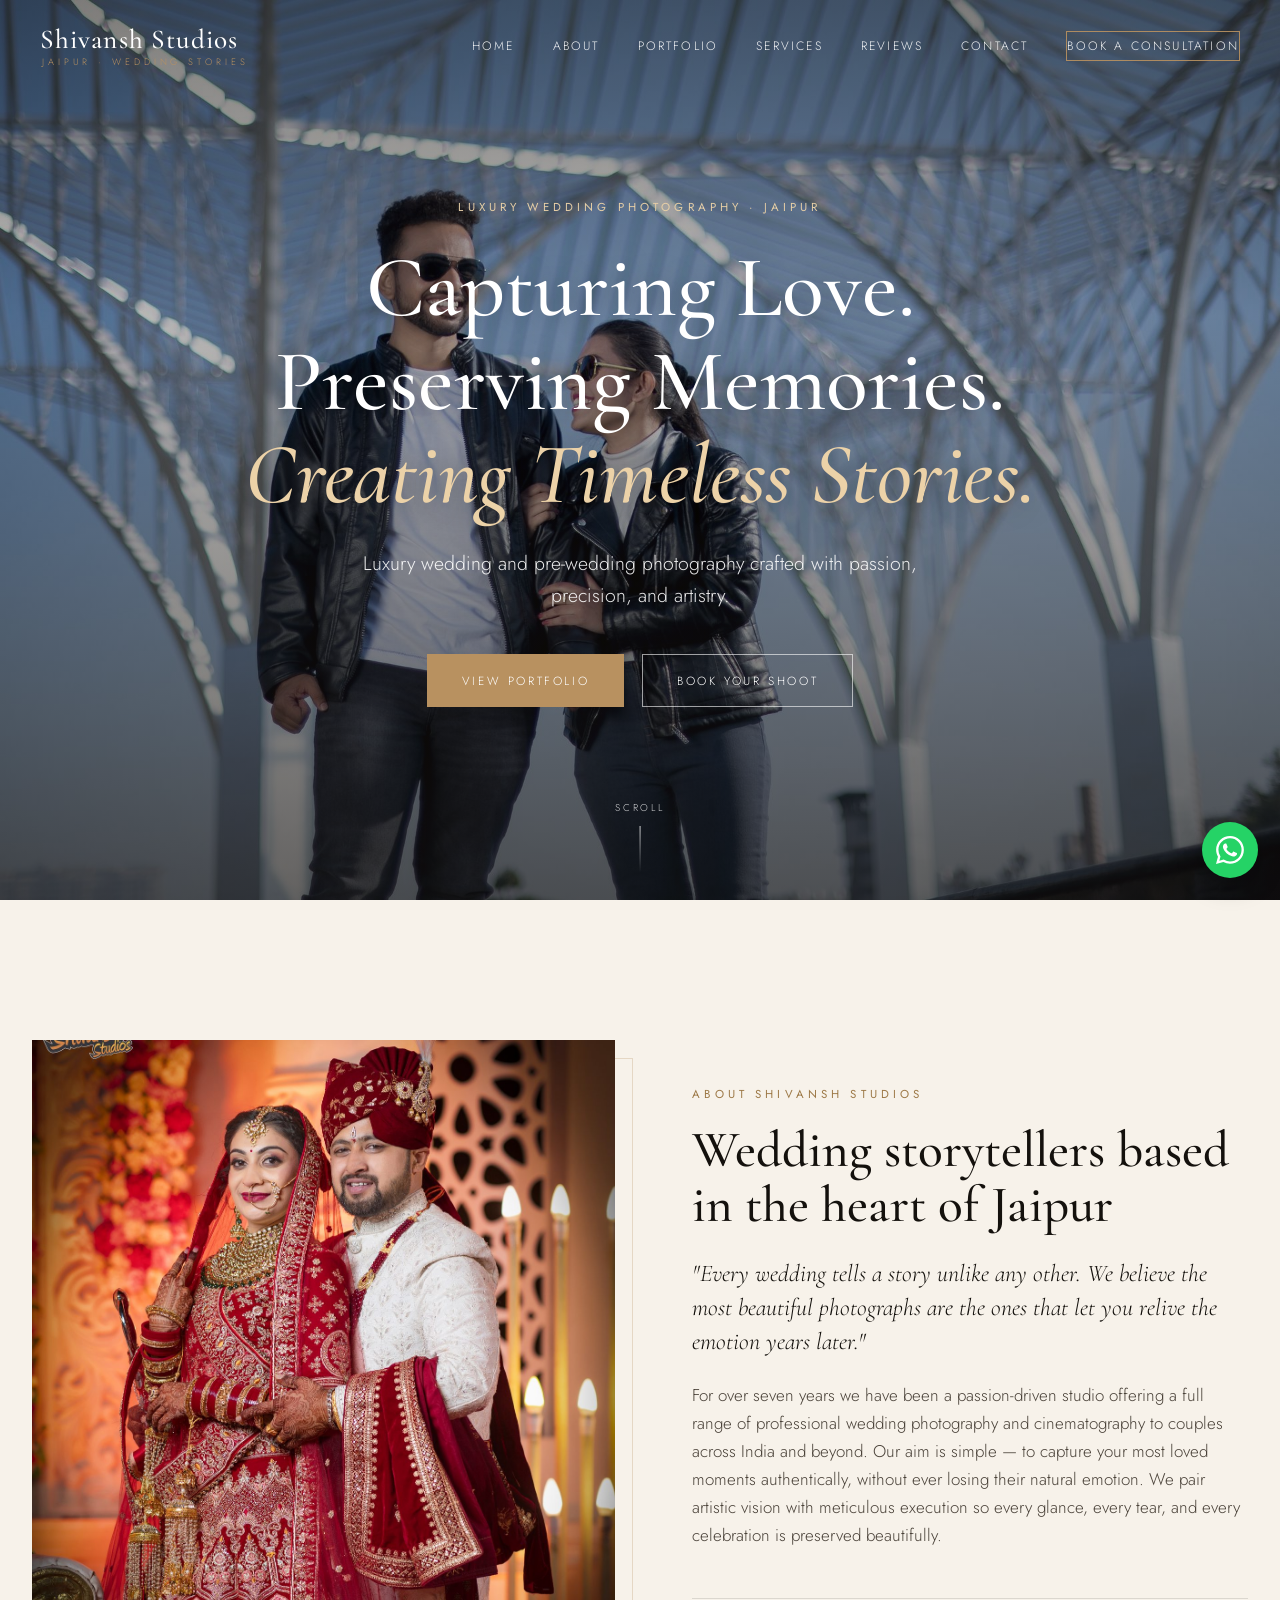
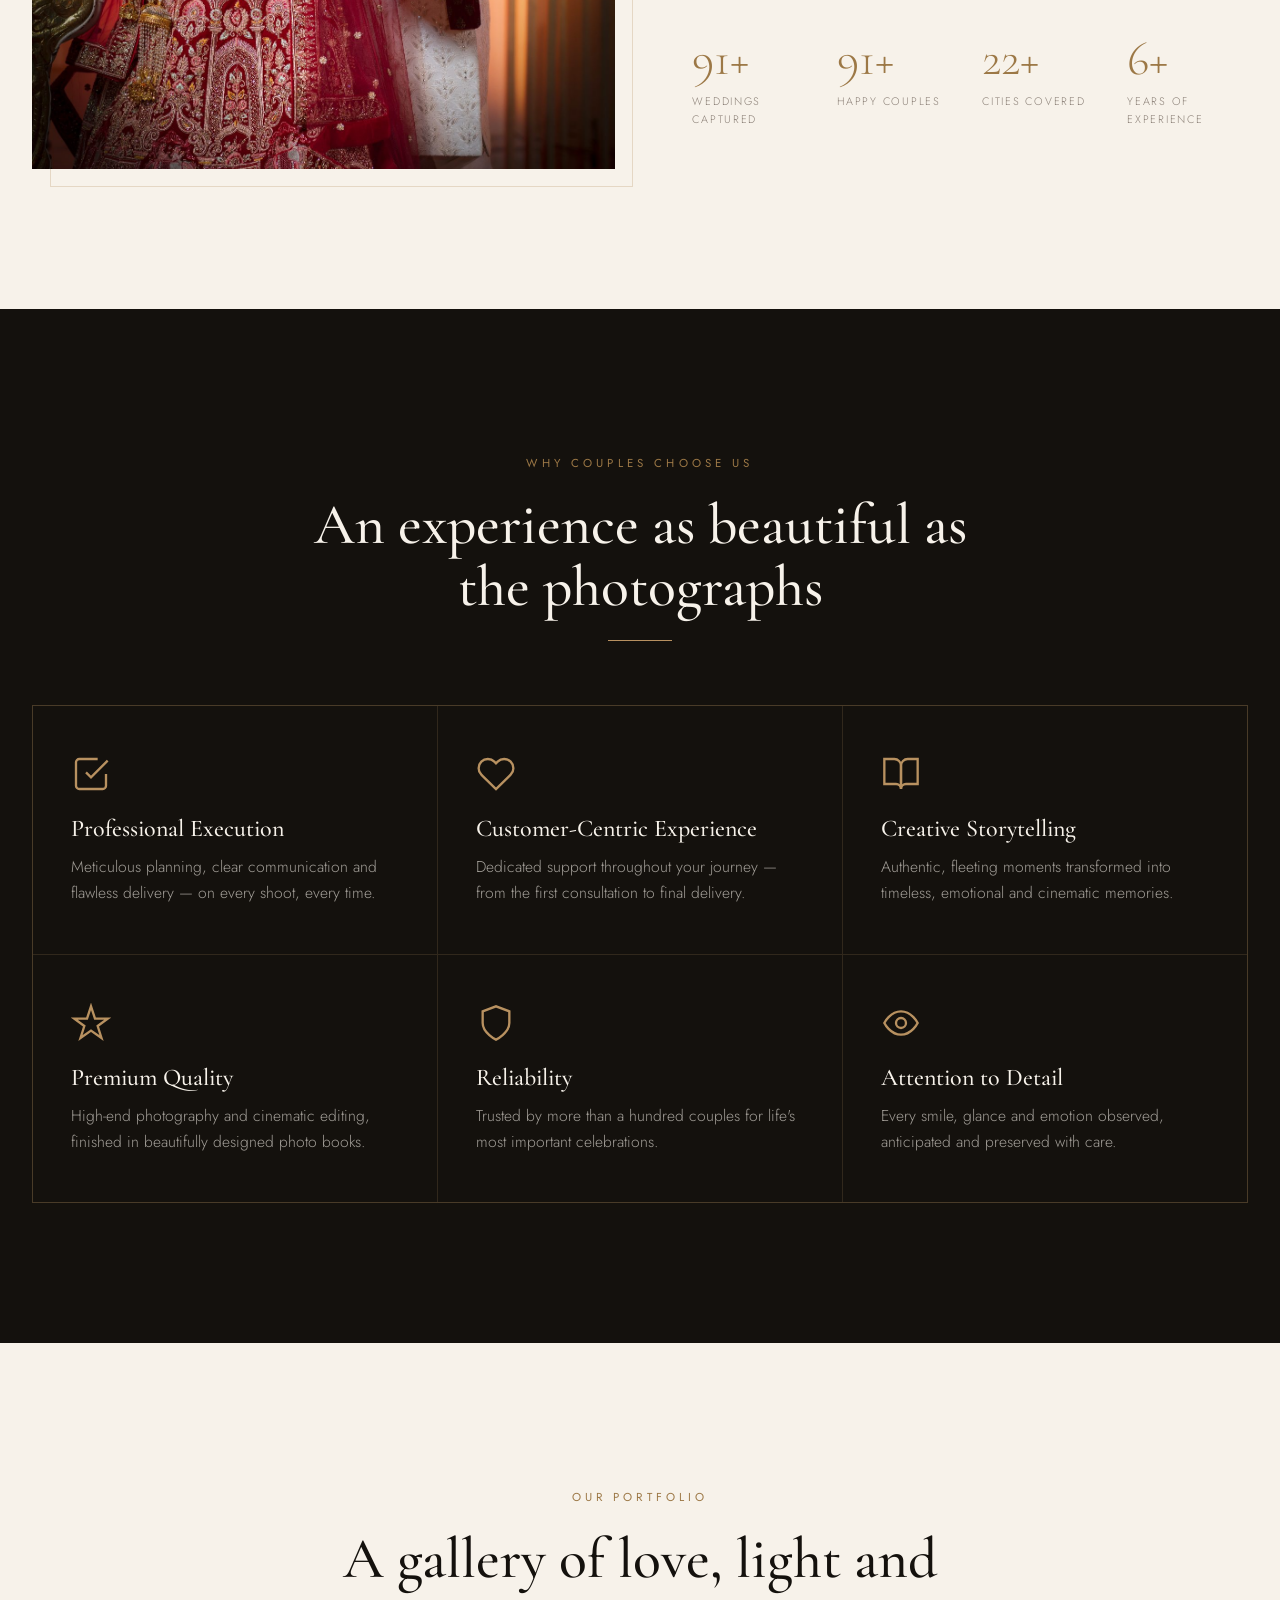
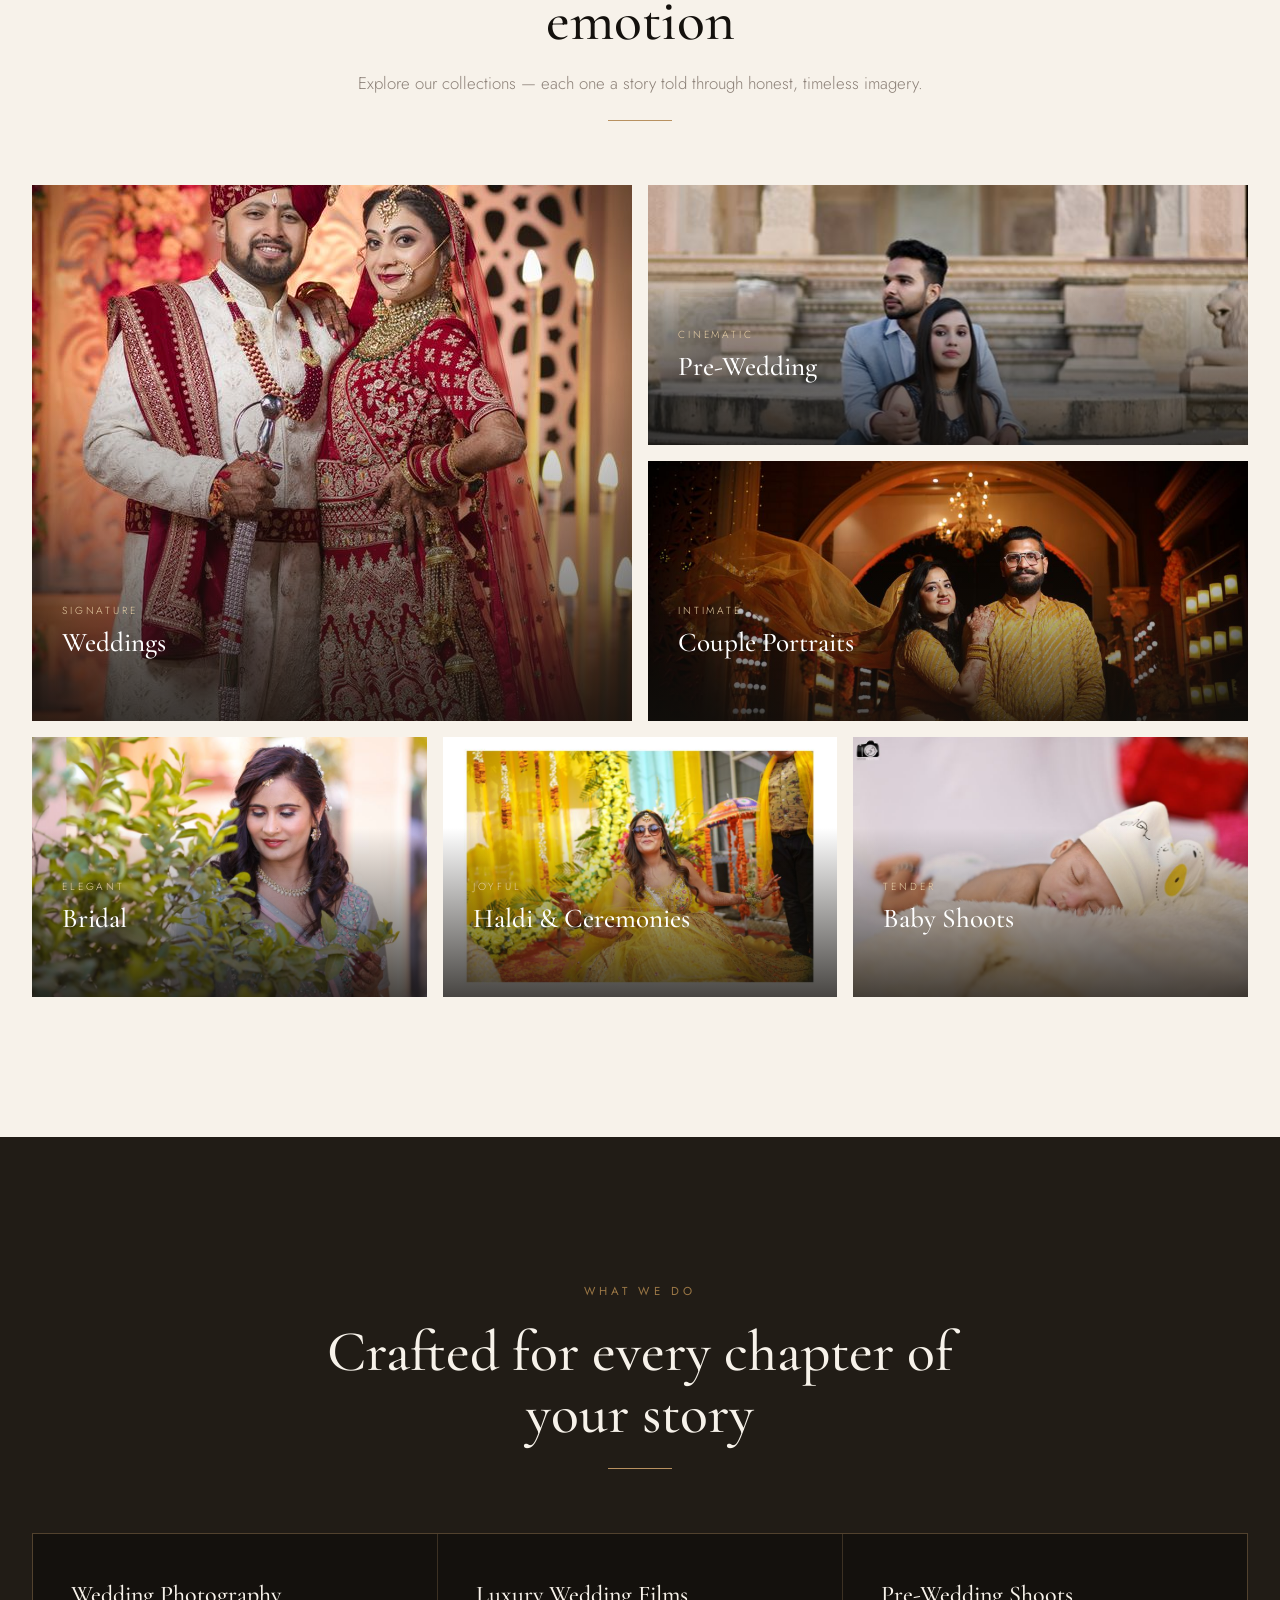
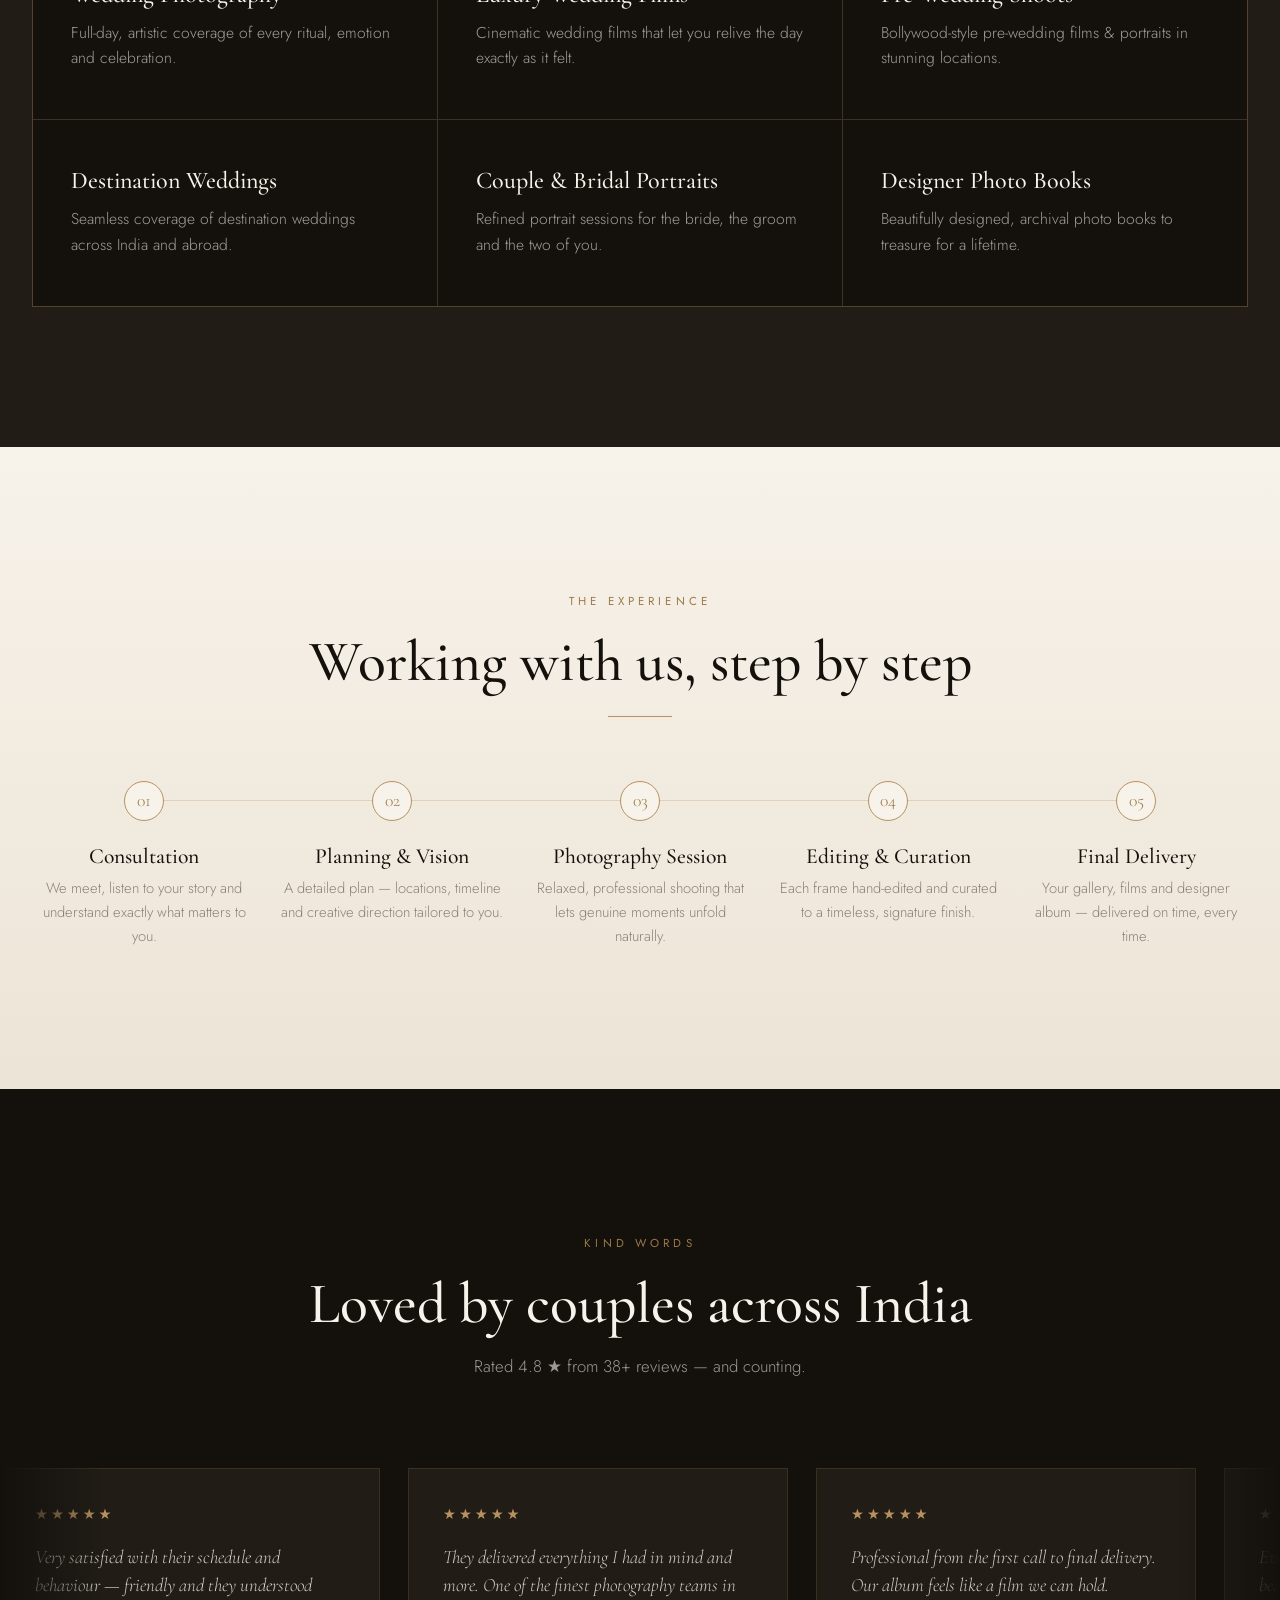
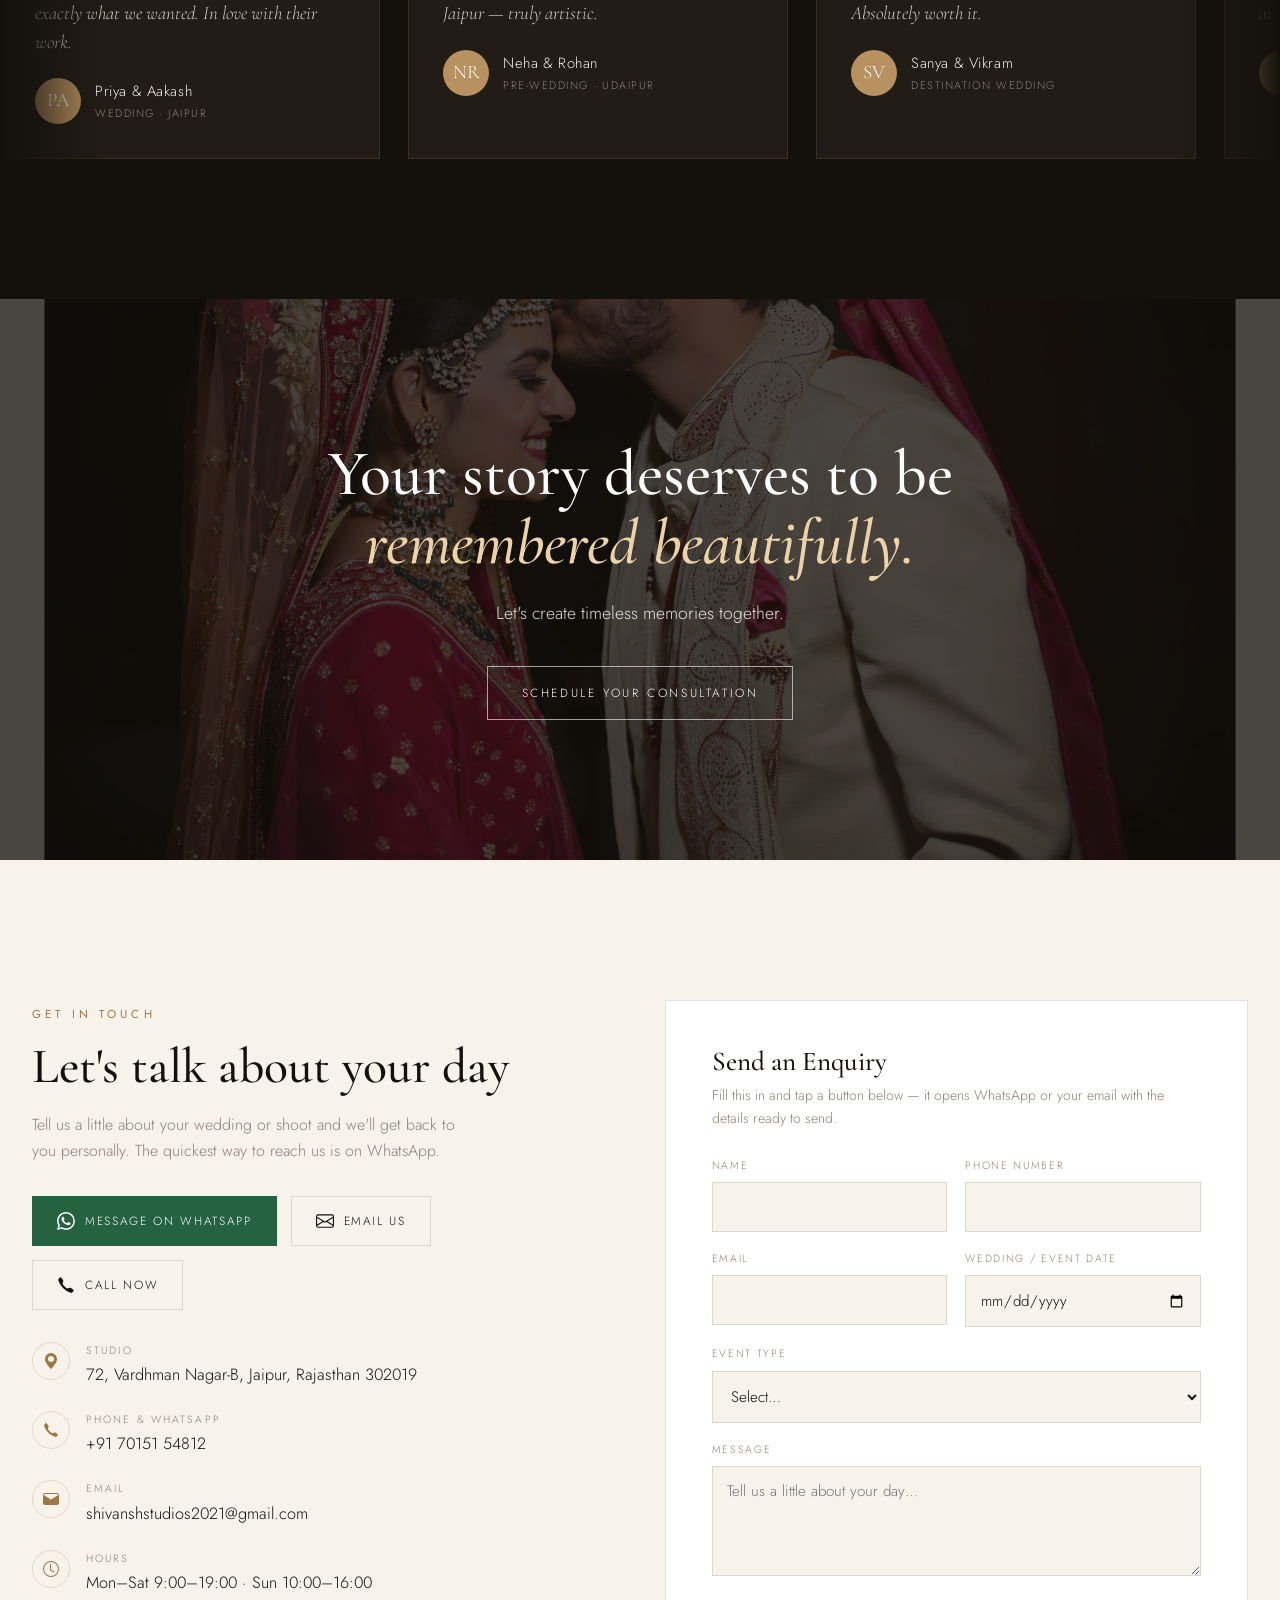
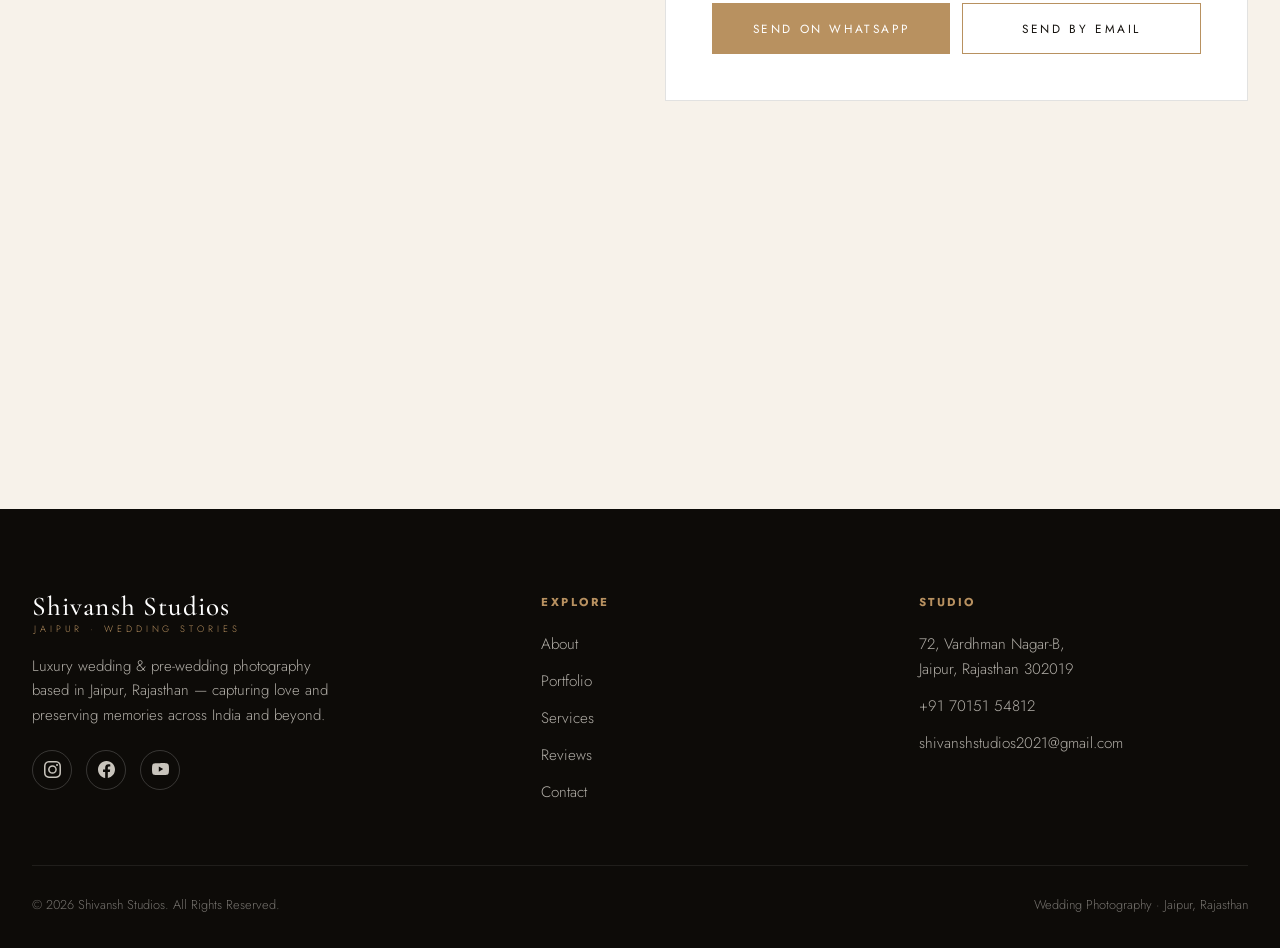
==== index.html @ 538adb02 "Launch premium Shivansh Studios website Luxury wedding photography site for Jaipur studio — hero sli" ====
<!DOCTYPE html>
<html lang="en">
<head>
  <meta charset="utf-8" />
  <meta name="viewport" content="width=device-width, initial-scale=1" />
  <title>Shivansh Studios — Luxury Wedding Photographer in Jaipur, Rajasthan</title>
  <meta name="description" content="Shivansh Studios is a luxury wedding & pre-wedding photography studio in Jaipur, Rajasthan. Cinematic wedding films, destination weddings and timeless couple portraits crafted with passion and artistry." />
  <meta name="keywords" content="Wedding Photographer Jaipur, Best Wedding Photographer Jaipur, Pre Wedding Shoot Jaipur, Destination Wedding Photographer Rajasthan, Luxury Wedding Photography Jaipur" />
  <meta name="author" content="Shivansh Studios" />
  <meta name="robots" content="index, follow" />
  <link rel="canonical" href="https://shivanshstudios.com/" />

  <!-- Open Graph -->
  <meta property="og:type" content="website" />
  <meta property="og:site_name" content="Shivansh Studios" />
  <meta property="og:title" content="Shivansh Studios — Luxury Wedding Photographer in Jaipur" />
  <meta property="og:description" content="Capturing love & preserving memories. Luxury wedding and pre-wedding photography in Jaipur, Rajasthan." />
  <meta property="og:url" content="https://shivanshstudios.com/" />
  <meta property="og:image" content="https://shivanshstudios.com/images/hero/hero-01.jpg" />
  <meta name="twitter:card" content="summary_large_image" />

  <link rel="icon" type="image/svg+xml" href="images/favicon.svg" />
  <link rel="preconnect" href="https://fonts.googleapis.com" />
  <link rel="preconnect" href="https://fonts.gstatic.com" crossorigin />
  <link href="https://fonts.googleapis.com/css2?family=Cormorant+Garamond:ital,wght@0,400;0,500;0,600;1,400;1,500&family=Jost:wght@300;400;500&display=swap" rel="stylesheet" />
  <link rel="stylesheet" href="css/style.css" />

  <!-- LocalBusiness structured data (SEO) -->
  <script type="application/ld+json">
  {
    "@context": "https://schema.org",
    "@type": "PhotographyBusiness",
    "name": "Shivansh Studios",
    "image": "https://shivanshstudios.com/images/hero/hero-01.jpg",
    "url": "https://shivanshstudios.com/",
    "telephone": "+91-7015154812",
    "email": "shivanshstudios2021@gmail.com",
    "priceRange": "₹₹",
    "address": {
      "@type": "PostalAddress",
      "streetAddress": "72, Vardhman Nagar-B",
      "addressLocality": "Jaipur",
      "addressRegion": "Rajasthan",
      "postalCode": "302019",
      "addressCountry": "IN"
    },
    "geo": { "@type": "GeoCoordinates", "latitude": 26.8480, "longitude": 75.7897 },
    "openingHoursSpecification": [
      { "@type": "OpeningHoursSpecification", "dayOfWeek": ["Monday","Tuesday","Wednesday","Thursday","Friday","Saturday"], "opens": "09:00", "closes": "19:00" },
      { "@type": "OpeningHoursSpecification", "dayOfWeek": ["Sunday"], "opens": "10:00", "closes": "16:00" }
    ],
    "sameAs": [
      "https://www.instagram.com/Shivansh_studios/",
      "https://www.facebook.com/shivanshstudios/",
      "https://www.youtube.com/@shivanshstudios"
    ],
    "aggregateRating": { "@type": "AggregateRating", "ratingValue": "4.8", "reviewCount": "38" }
  }
  </script>

  <!-- Google Analytics -->
  <script async src="https://www.googletagmanager.com/gtag/js?id=G-3T5CDHMQQK"></script>
  <script>
    window.dataLayer = window.dataLayer || [];
    function gtag(){dataLayer.push(arguments);}
    gtag('js', new Date());
    gtag('config', 'G-3T5CDHMQQK');
  </script>
</head>
<body>

  <!-- ===================== NAV ===================== -->
  <header class="nav">
    <a href="index.html" class="brand" aria-label="Shivansh Studios home">
      <span class="mark">Shivansh Studios</span>
      <span class="sub">Jaipur · Wedding Stories</span>
    </a>
    <nav class="nav-links" aria-label="Primary">
      <a href="#home">Home</a>
      <a href="#about">About</a>
      <a href="#portfolio">Portfolio</a>
      <a href="#services">Services</a>
      <a href="#reviews">Reviews</a>
      <a href="#contact">Contact</a>
      <a href="#contact" class="nav-cta">Book a Consultation</a>
    </nav>
    <button class="burger" aria-label="Toggle menu"><span></span><span></span><span></span></button>
  </header>

  <!-- ===================== HERO ===================== -->
  <section class="hero" id="home">
    <div class="hero-slides" aria-hidden="true"></div>
    <div class="hero-inner">
      <span class="eyebrow">Luxury Wedding Photography · Jaipur</span>
      <h1>Capturing Love.<br>Preserving Memories.<br><em>Creating Timeless Stories.</em></h1>
      <p>Luxury wedding and pre-wedding photography crafted with passion, precision, and artistry.</p>
      <div class="hero-cta">
        <a href="#portfolio" class="btn btn--solid">View Portfolio</a>
        <a href="#contact" class="btn btn--ghost-light">Book Your Shoot</a>
      </div>
    </div>
    <div class="scroll-cue">Scroll</div>
  </section>

  <!-- ===================== ABOUT ===================== -->
  <section class="about" id="about">
    <div class="container">
      <div class="about-grid">
        <figure class="about-figure reveal">
          <img src="images/about/studio.jpg" alt="Shivansh Studios — wedding photography team based in Jaipur, Rajasthan" loading="lazy" />
        </figure>
        <div class="about-copy">
          <span class="eyebrow reveal">About Shivansh Studios</span>
          <h2 class="reveal d1">Wedding storytellers based in the heart of Jaipur</h2>
          <p class="about-lead reveal d1">"Every wedding tells a story unlike any other. We believe the most beautiful photographs are the ones that let you relive the emotion years later."</p>
          <p class="reveal d2">For over seven years we have been a passion-driven studio offering a full range of professional wedding photography and cinematography to couples across India and beyond. Our aim is simple — to capture your most loved moments authentically, without ever losing their natural emotion. We pair artistic vision with meticulous execution so every glance, every tear, and every celebration is preserved beautifully.</p>
          <div class="stats reveal d2">
            <div class="stat"><div class="num"><span data-count="100" data-suffix="+">0</span></div><div class="lbl">Weddings Captured</div></div>
            <div class="stat"><div class="num"><span data-count="100" data-suffix="+">0</span></div><div class="lbl">Happy Couples</div></div>
            <div class="stat"><div class="num"><span data-count="25" data-suffix="+">0</span></div><div class="lbl">Cities Covered</div></div>
            <div class="stat"><div class="num"><span data-count="7" data-suffix="+">0</span></div><div class="lbl">Years of Experience</div></div>
          </div>
        </div>
      </div>
    </div>
  </section>

  <!-- ===================== WHY CHOOSE US ===================== -->
  <section class="why" id="why">
    <div class="container">
      <div class="section-head">
        <span class="eyebrow reveal">Why Couples Choose Us</span>
        <h2 class="reveal d1">An experience as beautiful as the photographs</h2>
        <div class="rule reveal d1"></div>
      </div>
      <div class="why-grid">
        <article class="why-card reveal">
          <div class="ic"><svg viewBox="0 0 24 24" fill="none" stroke="currentColor" stroke-width="1.4"><path d="M9 11l3 3L22 4"/><path d="M21 12v7a2 2 0 0 1-2 2H5a2 2 0 0 1-2-2V5a2 2 0 0 1 2-2h11"/></svg></div>
          <h3>Professional Execution</h3>
          <p>Meticulous planning, clear communication and flawless delivery — on every shoot, every time.</p>
        </article>
        <article class="why-card reveal d1">
          <div class="ic"><svg viewBox="0 0 24 24" fill="none" stroke="currentColor" stroke-width="1.4"><path d="M20.8 4.6a5.5 5.5 0 0 0-7.8 0L12 5.6l-1-1a5.5 5.5 0 1 0-7.8 7.8l1 1L12 21l7.8-7.6 1-1a5.5 5.5 0 0 0 0-7.8z"/></svg></div>
          <h3>Customer-Centric Experience</h3>
          <p>Dedicated support throughout your journey — from the first consultation to final delivery.</p>
        </article>
        <article class="why-card reveal d2">
          <div class="ic"><svg viewBox="0 0 24 24" fill="none" stroke="currentColor" stroke-width="1.4"><path d="M2 3h6a4 4 0 0 1 4 4v14a3 3 0 0 0-3-3H2z"/><path d="M22 3h-6a4 4 0 0 0-4 4v14a3 3 0 0 1 3-3h7z"/></svg></div>
          <h3>Creative Storytelling</h3>
          <p>Authentic, fleeting moments transformed into timeless, emotional and cinematic memories.</p>
        </article>
        <article class="why-card reveal">
          <div class="ic"><svg viewBox="0 0 24 24" fill="none" stroke="currentColor" stroke-width="1.4"><path d="M12 2l2.4 7.4H22l-6 4.4 2.3 7.2L12 16.6 5.7 21l2.3-7.2-6-4.4h7.6z"/></svg></div>
          <h3>Premium Quality</h3>
          <p>High-end photography and cinematic editing, finished in beautifully designed photo books.</p>
        </article>
        <article class="why-card reveal d1">
          <div class="ic"><svg viewBox="0 0 24 24" fill="none" stroke="currentColor" stroke-width="1.4"><path d="M12 22s8-4 8-10V5l-8-3-8 3v7c0 6 8 10 8 10z"/></svg></div>
          <h3>Reliability</h3>
          <p>Trusted by more than a hundred couples for life's most important celebrations.</p>
        </article>
        <article class="why-card reveal d2">
          <div class="ic"><svg viewBox="0 0 24 24" fill="none" stroke="currentColor" stroke-width="1.4"><circle cx="12" cy="12" r="3"/><path d="M2 12s3.5-7 10-7 10 7 10 7-3.5 7-10 7-10-7-10-7z"/></svg></div>
          <h3>Attention to Detail</h3>
          <p>Every smile, glance and emotion observed, anticipated and preserved with care.</p>
        </article>
      </div>
    </div>
  </section>

  <!-- ===================== PORTFOLIO ===================== -->
  <section class="portfolio" id="portfolio">
    <div class="container">
      <div class="section-head">
        <span class="eyebrow reveal">Our Portfolio</span>
        <h2 class="reveal d1">A gallery of love, light and emotion</h2>
        <p class="reveal d1">Explore our collections — each one a story told through honest, timeless imagery.</p>
        <div class="rule reveal d1"></div>
      </div>
      <div class="port-grid reveal">
        <a class="tile lg" href="portfolio/weddings.html">
          <img src="images/portfolio/weddings/thumb/weddings-01.jpg" alt="Wedding photography in Jaipur by Shivansh Studios" loading="lazy" />
          <div class="tile-cap"><span class="k">Signature</span><h3>Weddings</h3><span class="view">View Collection →</span></div>
        </a>
        <a class="tile md" href="portfolio/pre-wedding.html">
          <img src="images/portfolio/pre-wedding/thumb/pre-wedding-01.jpg" alt="Pre-wedding shoot in Jaipur by Shivansh Studios" loading="lazy" />
          <div class="tile-cap"><span class="k">Cinematic</span><h3>Pre-Wedding</h3><span class="view">View Collection →</span></div>
        </a>
        <a class="tile md" href="portfolio/couple-portraits.html">
          <img src="images/portfolio/couple-portraits/thumb/couple-portraits-01.jpg" alt="Couple portrait photography by Shivansh Studios, Jaipur" loading="lazy" />
          <div class="tile-cap"><span class="k">Intimate</span><h3>Couple Portraits</h3><span class="view">View Collection →</span></div>
        </a>
        <a class="tile sm" href="portfolio/bridal.html">
          <img src="images/portfolio/bridal/thumb/bridal-01.jpg" alt="Bridal portrait photography in Jaipur by Shivansh Studios" loading="lazy" />
          <div class="tile-cap"><span class="k">Elegant</span><h3>Bridal</h3><span class="view">View Collection →</span></div>
        </a>
        <a class="tile sm" href="portfolio/haldi.html">
          <img src="images/portfolio/haldi/thumb/haldi-01.jpg" alt="Haldi ceremony photography in Jaipur by Shivansh Studios" loading="lazy" />
          <div class="tile-cap"><span class="k">Joyful</span><h3>Haldi & Ceremonies</h3><span class="view">View Collection →</span></div>
        </a>
        <a class="tile sm" href="portfolio/baby-shoots.html">
          <img src="images/portfolio/baby-shoots/thumb/baby-shoots-01.jpg" alt="Baby photoshoot in Jaipur by Shivansh Studios" loading="lazy" />
          <div class="tile-cap"><span class="k">Tender</span><h3>Baby Shoots</h3><span class="view">View Collection →</span></div>
        </a>
      </div>
    </div>
  </section>

  <!-- ===================== SERVICES ===================== -->
  <section class="why" id="services" style="background:var(--ink-soft)">
    <div class="container">
      <div class="section-head">
        <span class="eyebrow reveal">What We Do</span>
        <h2 class="reveal d1">Crafted for every chapter of your story</h2>
        <div class="rule reveal d1"></div>
      </div>
      <div class="why-grid">
        <article class="why-card reveal"><h3>Wedding Photography</h3><p>Full-day, artistic coverage of every ritual, emotion and celebration.</p></article>
        <article class="why-card reveal d1"><h3>Luxury Wedding Films</h3><p>Cinematic wedding films that let you relive the day exactly as it felt.</p></article>
        <article class="why-card reveal d2"><h3>Pre-Wedding Shoots</h3><p>Bollywood-style pre-wedding films & portraits in stunning locations.</p></article>
        <article class="why-card reveal"><h3>Destination Weddings</h3><p>Seamless coverage of destination weddings across India and abroad.</p></article>
        <article class="why-card reveal d1"><h3>Couple & Bridal Portraits</h3><p>Refined portrait sessions for the bride, the groom and the two of you.</p></article>
        <article class="why-card reveal d2"><h3>Designer Photo Books</h3><p>Beautifully designed, archival photo books to treasure for a lifetime.</p></article>
      </div>
    </div>
  </section>

  <!-- ===================== PROCESS ===================== -->
  <section class="process" id="process">
    <div class="container">
      <div class="section-head">
        <span class="eyebrow reveal">The Experience</span>
        <h2 class="reveal d1">Working with us, step by step</h2>
        <div class="rule reveal d1"></div>
      </div>
      <div class="timeline reveal">
        <div class="step"><div class="dot">01</div><h3>Consultation</h3><p>We meet, listen to your story and understand exactly what matters to you.</p></div>
        <div class="step"><div class="dot">02</div><h3>Planning &amp; Vision</h3><p>A detailed plan — locations, timeline and creative direction tailored to you.</p></div>
        <div class="step"><div class="dot">03</div><h3>Photography Session</h3><p>Relaxed, professional shooting that lets genuine moments unfold naturally.</p></div>
        <div class="step"><div class="dot">04</div><h3>Editing &amp; Curation</h3><p>Each frame hand-edited and curated to a timeless, signature finish.</p></div>
        <div class="step"><div class="dot">05</div><h3>Final Delivery</h3><p>Your gallery, films and designer album — delivered on time, every time.</p></div>
      </div>
    </div>
  </section>

  <!-- ===================== REVIEWS ===================== -->
  <section class="reviews" id="reviews">
    <div class="container">
      <div class="section-head">
        <span class="eyebrow reveal">Kind Words</span>
        <h2 class="reveal d1">Loved by couples across India</h2>
        <p class="reveal d1">Rated 4.8 ★ from 38+ reviews — and counting.</p>
        <div class="rule reveal d1"></div>
      </div>
    </div>
    <div class="marquee">
      <div class="marquee-track" id="review-track"></div>
    </div>
  </section>

  <!-- ===================== CTA BAND ===================== -->
  <section class="cta-band">
    <div class="bg" style="background-image:url('images/hero/hero-02.jpg')"></div>
    <div class="container">
      <h2>Your story deserves to be<br><em>remembered beautifully.</em></h2>
      <p>Let's create timeless memories together.</p>
      <a href="#contact" class="btn btn--ghost-light">Schedule Your Consultation</a>
    </div>
  </section>

  <!-- ===================== CONTACT ===================== -->
  <section class="contact" id="contact">
    <div class="container">
      <div class="contact-grid">
        <div class="contact-info">
          <span class="eyebrow reveal">Get in Touch</span>
          <h2 class="reveal d1">Let's talk about your day</h2>
          <p class="reveal d1">Tell us a little about your wedding or shoot and we'll get back to you personally. The quickest way to reach us is on WhatsApp.</p>

          <div class="contact-actions reveal d1">
            <a class="action-btn wa" href="https://wa.me/917015154812?text=Hi%20Shivansh%20Studios%2C%20I%27d%20like%20to%20enquire%20about%20a%20shoot." target="_blank" rel="noopener">
              <svg viewBox="0 0 16 16" fill="currentColor"><path d="M13.601 2.326A7.85 7.85 0 0 0 7.994 0C3.627 0 .068 3.558.064 7.926c0 1.399.366 2.76 1.057 3.965L0 16l4.204-1.102a7.9 7.9 0 0 0 3.79.965h.004c4.368 0 7.926-3.558 7.93-7.93A7.9 7.9 0 0 0 13.6 2.326zM7.994 14.521a6.6 6.6 0 0 1-3.356-.92l-.24-.144-2.494.654.666-2.433-.156-.251a6.56 6.56 0 0 1-1.007-3.505c0-3.626 2.957-6.584 6.591-6.584a6.56 6.56 0 0 1 4.66 1.931 6.56 6.56 0 0 1 1.928 4.66c-.004 3.639-2.961 6.592-6.592 6.592m3.615-4.934c-.197-.099-1.17-.578-1.353-.646-.182-.065-.315-.099-.445.099-.133.197-.513.646-.627.775-.114.133-.232.148-.43.05-.197-.1-.836-.308-1.592-.985-.59-.525-.985-1.175-1.103-1.372-.114-.198-.011-.304.088-.403.087-.088.197-.232.296-.346.1-.114.133-.198.198-.33.065-.134.034-.248-.015-.347-.05-.099-.445-1.076-.612-1.47-.16-.389-.323-.335-.445-.34-.114-.007-.247-.007-.38-.007a.73.73 0 0 0-.529.247c-.182.198-.691.677-.691 1.654s.71 1.916.81 2.049c.098.133 1.394 2.132 3.383 2.992.47.205.84.326 1.129.418.475.152.904.129 1.246.08.38-.058 1.171-.48 1.338-.943.164-.464.164-.86.114-.943-.049-.084-.182-.133-.38-.232"/></svg>
              Message on WhatsApp
            </a>
            <a class="action-btn em" href="mailto:shivanshstudios2021@gmail.com">
              <svg viewBox="0 0 16 16" fill="currentColor"><path d="M0 4a2 2 0 0 1 2-2h12a2 2 0 0 1 2 2v8a2 2 0 0 1-2 2H2a2 2 0 0 1-2-2zm2-1a1 1 0 0 0-1 1v.217l7 4.2 7-4.2V4a1 1 0 0 0-1-1zm13 2.383-4.708 2.825L15 11.105zm-.034 6.876-5.64-3.471L8 9.583l-1.326-.795-5.64 3.47A1 1 0 0 0 2 13h12a1 1 0 0 0 .966-.741M1 11.105l4.708-2.897L1 5.383z"/></svg>
              Email Us
            </a>
            <a class="action-btn cl" href="tel:+917015154812">
              <svg viewBox="0 0 16 16" fill="currentColor"><path d="M3.654 1.328a.678.678 0 0 0-1.015-.063L1.605 2.3c-.483.484-.661 1.169-.45 1.77a17.6 17.6 0 0 0 4.168 6.608 17.6 17.6 0 0 0 6.608 4.168c.601.211 1.286.033 1.77-.45l1.034-1.034a.678.678 0 0 0-.063-1.015l-2.307-1.794a.68.68 0 0 0-.58-.122l-2.19.547a1.75 1.75 0 0 1-1.657-.459L5.482 8.062a1.75 1.75 0 0 1-.46-1.657l.548-2.19a.68.68 0 0 0-.122-.58z"/></svg>
              Call Now
            </a>
          </div>

          <div class="contact-list reveal d2">
            <div class="ci">
              <span class="ic"><svg viewBox="0 0 16 16" fill="currentColor"><path d="M8 16s6-5.686 6-10A6 6 0 0 0 2 6c0 4.314 6 10 6 10m0-7a3 3 0 1 1 0-6 3 3 0 0 1 0 6"/></svg></span>
              <div><div class="lbl">Studio</div><div class="val">72, Vardhman Nagar-B, Jaipur, Rajasthan 302019</div></div>
            </div>
            <div class="ci">
              <span class="ic"><svg viewBox="0 0 16 16" fill="currentColor"><path d="M3.654 1.328a.678.678 0 0 0-1.015-.063L1.605 2.3c-.483.484-.661 1.169-.45 1.77a17.6 17.6 0 0 0 4.168 6.608 17.6 17.6 0 0 0 6.608 4.168c.601.211 1.286.033 1.77-.45l1.034-1.034a.678.678 0 0 0-.063-1.015l-2.307-1.794a.68.68 0 0 0-.58-.122l-2.19.547a1.75 1.75 0 0 1-1.657-.459L5.482 8.062a1.75 1.75 0 0 1-.46-1.657l.548-2.19a.68.68 0 0 0-.122-.58z"/></svg></span>
              <div><div class="lbl">Phone &amp; WhatsApp</div><div class="val">+91 70151 54812</div></div>
            </div>
            <div class="ci">
              <span class="ic"><svg viewBox="0 0 16 16" fill="currentColor"><path d="M0 4a2 2 0 0 1 2-2h12a2 2 0 0 1 2 2v8a2 2 0 0 1-2 2H2a2 2 0 0 1-2-2zm2-1a1 1 0 0 0-1 1v.217l7 4.2 7-4.2V4a1 1 0 0 0-1-1z"/></svg></span>
              <div><div class="lbl">Email</div><div class="val">shivanshstudios2021@gmail.com</div></div>
            </div>
            <div class="ci">
              <span class="ic"><svg viewBox="0 0 16 16" fill="currentColor"><path d="M8 3.5a.5.5 0 0 0-1 0V9a.5.5 0 0 0 .252.434l3.5 2a.5.5 0 0 0 .496-.868L8 8.71z"/><path d="M8 16A8 8 0 1 0 8 0a8 8 0 0 0 0 16m7-8A7 7 0 1 1 1 8a7 7 0 0 1 14 0"/></svg></span>
              <div><div class="lbl">Hours</div><div class="val">Mon–Sat 9:00–19:00 · Sun 10:00–16:00</div></div>
            </div>
          </div>
        </div>

        <div class="contact-form-wrap reveal d1">
          <form class="contact-form" id="inquiry-form" novalidate>
            <h3>Send an Enquiry</h3>
            <p class="fnote">Fill this in and tap a button below — it opens WhatsApp or your email with the details ready to send.</p>
            <div class="field-row">
              <div class="field"><label for="name">Name</label><input id="name" name="name" type="text" autocomplete="name" required /></div>
              <div class="field"><label for="phone">Phone Number</label><input id="phone" name="phone" type="tel" autocomplete="tel" required /></div>
            </div>
            <div class="field-row">
              <div class="field"><label for="email">Email</label><input id="email" name="email" type="email" autocomplete="email" /></div>
              <div class="field"><label for="eventDate">Wedding / Event Date</label><input id="eventDate" name="eventDate" type="date" /></div>
            </div>
            <div class="field">
              <label for="eventType">Event Type</label>
              <select id="eventType" name="eventType">
                <option value="">Select…</option>
                <option>Wedding</option>
                <option>Pre-Wedding Shoot</option>
                <option>Destination Wedding</option>
                <option>Engagement</option>
                <option>Bridal Portraits</option>
                <option>Baby / Maternity Shoot</option>
                <option>Other</option>
              </select>
            </div>
            <div class="field"><label for="message">Message</label><textarea id="message" name="message" placeholder="Tell us a little about your day…"></textarea></div>
            <div class="form-submit">
              <button type="submit" class="btn btn--solid">Send on WhatsApp</button>
              <button type="button" class="btn" id="send-email">Send by Email</button>
            </div>
          </form>
          <div class="map-wrap">
            <iframe title="Shivansh Studios location on Google Maps" src="https://www.google.com/maps/embed?pb=!1m18!1m12!1m3!1d3558.623338598587!2d75.73528547432025!3d26.883705676664448!2m3!1f0!2f0!3f0!3m2!1i1024!2i768!4f13.1!3m3!1m2!1s0x396db59cf56f8719%3A0x70c2bf1fac62e96e!2sShivansh%20Studios!5e0!3m2!1sen!2sin!4v1706345438578!5m2!1sen!2sin" allowfullscreen="" loading="lazy" referrerpolicy="no-referrer-when-downgrade"></iframe>
          </div>
        </div>
      </div>
    </div>
  </section>

  <!-- ===================== FOOTER ===================== -->
  <footer class="footer">
    <div class="container">
      <div class="footer-top">
        <div class="footer-about">
          <a href="index.html" class="brand">
            <span class="mark">Shivansh Studios</span>
            <span class="sub">Jaipur · Wedding Stories</span>
          </a>
          <p>Luxury wedding &amp; pre-wedding photography based in Jaipur, Rajasthan — capturing love and preserving memories across India and beyond.</p>
          <div class="footer-socials">
            <a href="https://www.instagram.com/Shivansh_studios/" target="_blank" rel="noopener" aria-label="Instagram"><svg viewBox="0 0 16 16" fill="currentColor"><path d="M8 0C5.829 0 5.556.01 4.703.048 3.85.088 3.269.222 2.76.42a3.9 3.9 0 0 0-1.417.923A3.9 3.9 0 0 0 .42 2.76C.222 3.268.087 3.85.048 4.7.01 5.555 0 5.827 0 8.001c0 2.172.01 2.444.048 3.297.04.852.174 1.433.372 1.942.205.526.478.972.923 1.417.444.445.89.719 1.416.923.51.198 1.09.333 1.942.372C5.555 15.99 5.827 16 8 16s2.444-.01 3.298-.048c.851-.04 1.434-.174 1.943-.372a3.9 3.9 0 0 0 1.416-.923c.445-.445.718-.891.923-1.417.197-.509.332-1.09.372-1.942C15.99 10.445 16 10.173 16 8s-.01-2.445-.048-3.299c-.04-.851-.175-1.433-.372-1.941a3.9 3.9 0 0 0-.923-1.417A3.9 3.9 0 0 0 13.24.42c-.51-.198-1.092-.333-1.943-.372C10.443.01 10.172 0 7.998 0zm-.717 1.442h.718c2.136 0 2.389.007 3.232.046.78.035 1.204.166 1.486.275.373.145.64.319.92.599s.453.546.598.92c.11.281.24.705.275 1.485.039.843.047 1.096.047 3.231s-.008 2.389-.047 3.232c-.035.78-.166 1.203-.275 1.485a2.5 2.5 0 0 1-.599.919c-.28.28-.546.453-.92.598-.28.11-.704.24-1.485.276-.843.038-1.096.047-3.232.047s-2.39-.009-3.233-.047c-.78-.036-1.203-.166-1.485-.276a2.5 2.5 0 0 1-.92-.598 2.5 2.5 0 0 1-.6-.92c-.109-.281-.24-.705-.275-1.485-.038-.843-.046-1.096-.046-3.233s.008-2.388.046-3.231c.036-.78.166-1.204.276-1.486.145-.373.319-.64.599-.92s.546-.453.92-.598c.282-.11.705-.24 1.485-.276.738-.034 1.024-.044 2.515-.045zm4.988 1.328a.96.96 0 1 0 0 1.92.96.96 0 0 0 0-1.92m-4.27 1.122a4.109 4.109 0 1 0 0 8.217 4.109 4.109 0 0 0 0-8.217m0 1.441a2.667 2.667 0 1 1 0 5.334 2.667 2.667 0 0 1 0-5.334"/></svg></a>
            <a href="https://www.facebook.com/shivanshstudios/" target="_blank" rel="noopener" aria-label="Facebook"><svg viewBox="0 0 16 16" fill="currentColor"><path d="M16 8.049c0-4.446-3.582-8.05-8-8.05C3.58 0-.002 3.603-.002 8.05c0 4.017 2.926 7.347 6.75 7.951v-5.625h-2.03V8.05H6.75V6.275c0-2.017 1.195-3.131 3.022-3.131.876 0 1.791.157 1.791.157v1.98h-1.009c-.993 0-1.303.621-1.303 1.258v1.51h2.218l-.354 2.326H9.25V16c3.824-.604 6.75-3.934 6.75-7.951"/></svg></a>
            <a href="https://www.youtube.com/@shivanshstudios" target="_blank" rel="noopener" aria-label="YouTube"><svg viewBox="0 0 16 16" fill="currentColor"><path d="M8.051 1.999h.089c.822.003 4.987.033 6.11.335a2.01 2.01 0 0 1 1.415 1.42c.101.38.172.883.22 1.402l.01.104.022.26.008.104c.065.914.073 1.77.074 1.957v.075c-.001.194-.01 1.108-.082 2.06l-.008.105-.009.104c-.05.572-.124 1.14-.235 1.558a2.01 2.01 0 0 1-1.415 1.42c-1.16.312-5.569.334-6.18.335h-.142c-.309 0-1.587-.006-2.927-.052l-.17-.006-.087-.004-.171-.007-.171-.007c-1.11-.049-2.167-.128-2.654-.26a2.01 2.01 0 0 1-1.415-1.419c-.111-.417-.185-.986-.235-1.558L.09 9.82l-.008-.104A31 31 0 0 1 0 7.68v-.123c.002-.215.01-.958.064-1.778l.007-.103.003-.052.008-.104.022-.26.01-.104c.048-.519.119-1.023.22-1.402a2.01 2.01 0 0 1 1.415-1.42c.487-.13 1.544-.21 2.654-.26l.17-.007.172-.006.086-.003.171-.007A100 100 0 0 1 7.858 2zM6.4 5.209v4.818l4.157-2.408z"/></svg></a>
          </div>
        </div>
        <div class="footer-links">
          <h4>Explore</h4>
          <a href="#about">About</a>
          <a href="#portfolio">Portfolio</a>
          <a href="#services">Services</a>
          <a href="#reviews">Reviews</a>
          <a href="#contact">Contact</a>
        </div>
        <div class="footer-contact">
          <h4>Studio</h4>
          <span>72, Vardhman Nagar-B,<br>Jaipur, Rajasthan 302019</span>
          <a href="tel:+917015154812">+91 70151 54812</a>
          <a href="mailto:shivanshstudios2021@gmail.com">shivanshstudios2021@gmail.com</a>
        </div>
      </div>
      <div class="footer-bottom">
        <span>© <span id="year">2026</span> Shivansh Studios. All Rights Reserved.</span>
        <span>Wedding Photography · Jaipur, Rajasthan</span>
      </div>
    </div>
  </footer>

  <a class="wa-float" href="https://wa.me/917015154812?text=Hi%20Shivansh%20Studios%2C%20I%27d%20like%20to%20enquire%20about%20a%20shoot." target="_blank" rel="noopener" aria-label="Chat on WhatsApp">
    <svg viewBox="0 0 16 16" fill="currentColor"><path d="M13.601 2.326A7.85 7.85 0 0 0 7.994 0C3.627 0 .068 3.558.064 7.926c0 1.399.366 2.76 1.057 3.965L0 16l4.204-1.102a7.9 7.9 0 0 0 3.79.965h.004c4.368 0 7.926-3.558 7.93-7.93A7.9 7.9 0 0 0 13.6 2.326zM7.994 14.521a6.6 6.6 0 0 1-3.356-.92l-.24-.144-2.494.654.666-2.433-.156-.251a6.56 6.56 0 0 1-1.007-3.505c0-3.626 2.957-6.584 6.591-6.584a6.56 6.56 0 0 1 4.66 1.931 6.56 6.56 0 0 1 1.928 4.66c-.004 3.639-2.961 6.592-6.592 6.592m3.615-4.934c-.197-.099-1.17-.578-1.353-.646-.182-.065-.315-.099-.445.099-.133.197-.513.646-.627.775-.114.133-.232.148-.43.05-.197-.1-.836-.308-1.592-.985-.59-.525-.985-1.175-1.103-1.372-.114-.198-.011-.304.088-.403.087-.088.197-.232.296-.346.1-.114.133-.198.198-.33.065-.134.034-.248-.015-.347-.05-.099-.445-1.076-.612-1.47-.16-.389-.323-.335-.445-.34-.114-.007-.247-.007-.38-.007a.73.73 0 0 0-.529.247c-.182.198-.691.677-.691 1.654s.71 1.916.81 2.049c.098.133 1.394 2.132 3.383 2.992.47.205.84.326 1.129.418.475.152.904.129 1.246.08.38-.058 1.171-.48 1.338-.943.164-.464.164-.86.114-.943-.049-.084-.182-.133-.38-.232"/></svg>
  </a>

  <script src="js/gallery-data.js"></script>
  <script src="js/reviews.js"></script>
  <script src="js/main.js"></script>
</body>
</html>
---- css/style.css ----
/* =========================================================================
   Shivansh Studios — luxury wedding photography
   Design system + all page styles. Plain CSS, no build step.
   Palette : ink #14110d · ivory #f7f2ea · brass #b89160 · taupe #8c8178
   Type    : Cormorant Garamond (display serif) + Jost (sans)
   ========================================================================= */

:root {
  --ink:        #14110d;
  --ink-soft:   #211c16;
  --ink-90:     rgba(20, 17, 13, 0.9);
  --ivory:      #f7f2ea;
  --ivory-dim:  #ece4d6;
  --brass:      #b89160;
  --brass-deep: #9c7846;
  --taupe:      #8c8178;
  --line:       rgba(184, 145, 96, 0.28);
  --line-soft:  rgba(20, 17, 13, 0.12);

  --serif: "Cormorant Garamond", "Times New Roman", serif;
  --sans:  "Jost", "Segoe UI", system-ui, sans-serif;

  --maxw: 1280px;
  --ease: cubic-bezier(0.22, 1, 0.36, 1);
}

/* ---------- reset ---------- */
*, *::before, *::after { box-sizing: border-box; margin: 0; padding: 0; }
html { scroll-behavior: smooth; -webkit-text-size-adjust: 100%; }
body {
  font-family: var(--sans);
  background: var(--ivory);
  color: var(--ink);
  line-height: 1.65;
  font-weight: 300;
  overflow-x: hidden;
  -webkit-font-smoothing: antialiased;
}
img { display: block; max-width: 100%; height: auto; }
a { color: inherit; text-decoration: none; }
button { font-family: inherit; cursor: pointer; border: none; background: none; }
ul { list-style: none; }

/* ---------- typography helpers ---------- */
h1, h2, h3 { font-family: var(--serif); font-weight: 500; line-height: 1.08; }
.eyebrow {
  font-family: var(--sans);
  font-size: 0.72rem;
  letter-spacing: 0.36em;
  text-transform: uppercase;
  font-weight: 400;
  color: var(--brass-deep);
  display: inline-block;
}
.section-head { text-align: center; max-width: 720px; margin: 0 auto 64px; }
.section-head h2 {
  font-size: clamp(2.2rem, 5vw, 3.6rem);
  margin: 18px 0 0;
}
.section-head p { color: var(--taupe); margin-top: 18px; font-size: 1.05rem; }
.rule { width: 64px; height: 1px; background: var(--brass); margin: 22px auto 0; }

.container { width: 100%; max-width: var(--maxw); margin: 0 auto; padding: 0 32px; }
section { padding: clamp(72px, 11vw, 140px) 0; position: relative; }

/* ---------- buttons ---------- */
.btn {
  display: inline-flex; align-items: center; gap: 10px;
  font-family: var(--sans);
  font-size: 0.74rem; letter-spacing: 0.22em; text-transform: uppercase;
  padding: 16px 34px; border: 1px solid var(--brass);
  color: var(--ink); background: transparent;
  transition: background .5s var(--ease), color .5s var(--ease), border-color .5s var(--ease);
}
.btn:hover { background: var(--brass); color: #fff; border-color: var(--brass); }
.btn--solid { background: var(--brass); color: #fff; }
.btn--solid:hover { background: var(--brass-deep); border-color: var(--brass-deep); }
.btn--ghost-light { color: #fff; border-color: rgba(255,255,255,.6); }
.btn--ghost-light:hover { background: #fff; color: var(--ink); border-color: #fff; }

/* =========================================================================
   NAVIGATION
   ========================================================================= */
.nav {
  position: fixed; inset: 0 0 auto 0; z-index: 100;
  display: flex; align-items: center; justify-content: space-between;
  padding: 26px 40px;
  transition: background .5s var(--ease), padding .5s var(--ease), box-shadow .5s var(--ease);
}
.nav.scrolled {
  background: var(--ink-90);
  backdrop-filter: blur(10px);
  padding: 16px 40px;
  box-shadow: 0 1px 0 rgba(255,255,255,.06);
}
.brand { display: flex; flex-direction: column; line-height: 1; color: #fff; }
.brand .mark { font-family: var(--serif); font-size: 1.7rem; letter-spacing: .04em; font-weight: 500; }
.brand .sub { font-size: .58rem; letter-spacing: .42em; text-transform: uppercase; color: var(--brass); margin-top: 4px; padding-left: 2px; }

.nav-links { display: flex; align-items: center; gap: 38px; }
.nav-links a {
  color: #fff; font-size: .76rem; letter-spacing: .18em; text-transform: uppercase;
  position: relative; padding: 4px 0; opacity: .92;
}
.nav-links a::after {
  content: ""; position: absolute; left: 0; bottom: -2px; width: 0; height: 1px;
  background: var(--brass); transition: width .4s var(--ease);
}
.nav-links a:hover::after { width: 100%; }
.nav-cta {
  border: 1px solid var(--brass); color: #fff;
  padding: 11px 22px; font-size: .72rem; letter-spacing: .18em; text-transform: uppercase;
  transition: background .4s var(--ease), color .4s var(--ease);
}
.nav-cta:hover { background: var(--brass); }

.burger { display: none; width: 30px; height: 20px; position: relative; z-index: 110; }
.burger span { position: absolute; left: 0; width: 100%; height: 1.5px; background: #fff; transition: .35s var(--ease); }
.burger span:nth-child(1) { top: 0; }
.burger span:nth-child(2) { top: 9px; }
.burger span:nth-child(3) { top: 18px; }
body.menu-open .burger span:nth-child(1) { top: 9px; transform: rotate(45deg); }
body.menu-open .burger span:nth-child(2) { opacity: 0; }
body.menu-open .burger span:nth-child(3) { top: 9px; transform: rotate(-45deg); }

/* =========================================================================
   HERO
   ========================================================================= */
.hero { position: relative; height: 100vh; min-height: 640px; display: flex; align-items: center; justify-content: center; text-align: center; color: #fff; overflow: hidden; }
.hero-slides { position: absolute; inset: 0; z-index: 0; }
.hero-slide {
  position: absolute; inset: 0; background-size: cover; background-position: center;
  opacity: 0; transform: scale(1.08);
  transition: opacity 1.8s ease-in-out, transform 7s linear;
}
.hero-slide.active { opacity: 1; transform: scale(1); }
.hero::after {
  content: ""; position: absolute; inset: 0; z-index: 1;
  background: linear-gradient(180deg, rgba(20,17,13,.55) 0%, rgba(20,17,13,.30) 35%, rgba(20,17,13,.65) 100%);
}
.hero-inner { position: relative; z-index: 2; max-width: 920px; padding: 0 28px; }
.hero .eyebrow { color: #e7cfa6; }
.hero h1 {
  font-size: clamp(2.6rem, 7vw, 5.4rem); margin: 22px 0 0; font-weight: 500;
  text-shadow: 0 2px 30px rgba(0,0,0,.35);
}
.hero h1 em { font-style: italic; color: #ecd2a8; }
.hero p { font-size: clamp(1rem, 2vw, 1.22rem); color: rgba(255,255,255,.9); margin: 26px auto 0; max-width: 620px; font-weight: 300; }
.hero-cta { margin-top: 42px; display: flex; gap: 18px; justify-content: center; flex-wrap: wrap; }
.scroll-cue { position: absolute; bottom: 28px; left: 50%; transform: translateX(-50%); z-index: 2; color: rgba(255,255,255,.8); font-size: .62rem; letter-spacing: .3em; text-transform: uppercase; display: flex; flex-direction: column; align-items: center; gap: 10px; }
.scroll-cue::after { content: ""; width: 1px; height: 46px; background: linear-gradient(rgba(255,255,255,.8), transparent); animation: cue 2.4s var(--ease) infinite; }
@keyframes cue { 0% { transform: scaleY(0); transform-origin: top; } 50% { transform: scaleY(1); transform-origin: top; } 50.1% { transform-origin: bottom; } 100% { transform: scaleY(0); transform-origin: bottom; } }

/* =========================================================================
   ABOUT
   ========================================================================= */
.about-grid { display: grid; grid-template-columns: 1.05fr 1fr; gap: clamp(40px, 6vw, 96px); align-items: center; }
.about-figure { position: relative; }
.about-figure img { width: 100%; aspect-ratio: 4/5; object-fit: cover; }
.about-figure::before { content: ""; position: absolute; inset: 18px -18px -18px 18px; border: 1px solid var(--line); z-index: -1; }
.about-copy h2 { font-size: clamp(2rem, 4.4vw, 3.2rem); margin: 16px 0 0; }
.about-copy > p { color: #4a4239; margin-top: 24px; font-size: 1.06rem; }
.about-lead { font-family: var(--serif); font-size: 1.5rem !important; font-style: italic; color: var(--ink) !important; line-height: 1.4; }
.stats { display: grid; grid-template-columns: repeat(4, 1fr); gap: 24px; margin-top: 48px; border-top: 1px solid var(--line-soft); padding-top: 36px; }
.stat .num { font-family: var(--serif); font-size: clamp(2.2rem, 4vw, 3rem); color: var(--brass-deep); line-height: 1; }
.stat .lbl { font-size: .68rem; letter-spacing: .16em; text-transform: uppercase; color: var(--taupe); margin-top: 10px; }

/* =========================================================================
   WHY CHOOSE US
   ========================================================================= */
.why { background: var(--ink); color: var(--ivory); }
.why .section-head h2 { color: var(--ivory); }
.why .section-head p { color: rgba(247,242,234,.6); }
.why-grid { display: grid; grid-template-columns: repeat(3, 1fr); gap: 1px; background: rgba(184,145,96,.18); border: 1px solid rgba(184,145,96,.18); }
.why-card { background: var(--ink); padding: 48px 38px; transition: background .5s var(--ease); }
.why-card:hover { background: var(--ink-soft); }
.why-card .ic { width: 40px; height: 40px; color: var(--brass); margin-bottom: 22px; }
.why-card .ic svg { width: 100%; height: 100%; }
.why-card h3 { font-size: 1.5rem; color: var(--ivory); }
.why-card p { color: rgba(247,242,234,.62); margin-top: 12px; font-size: .98rem; font-weight: 300; }

/* =========================================================================
   PORTFOLIO TILES
   ========================================================================= */
.port-grid { display: grid; grid-template-columns: repeat(6, 1fr); grid-auto-rows: 260px; gap: 16px; }
.tile { position: relative; overflow: hidden; display: block; }
.tile img { width: 100%; height: 100%; object-fit: cover; transition: transform 1.1s var(--ease); }
.tile::after { content: ""; position: absolute; inset: 0; background: linear-gradient(180deg, rgba(20,17,13,0) 35%, rgba(20,17,13,.78) 100%); transition: background .5s var(--ease); }
.tile:hover img { transform: scale(1.07); }
.tile:hover::after { background: linear-gradient(180deg, rgba(20,17,13,.15) 0%, rgba(20,17,13,.82) 100%); }
.tile-cap { position: absolute; left: 0; right: 0; bottom: 0; z-index: 2; padding: 30px; color: #fff; }
.tile-cap .k { font-size: .64rem; letter-spacing: .28em; text-transform: uppercase; color: #e7cfa6; }
.tile-cap h3 { font-size: 1.7rem; margin-top: 6px; }
.tile-cap .view { display: inline-flex; align-items: center; gap: 8px; font-size: .7rem; letter-spacing: .2em; text-transform: uppercase; margin-top: 12px; opacity: 0; transform: translateY(8px); transition: .5s var(--ease); }
.tile:hover .tile-cap .view { opacity: 1; transform: translateY(0); }
/* size variants */
.tile.lg { grid-column: span 3; grid-row: span 2; }
.tile.md { grid-column: span 3; grid-row: span 1; }
.tile.sm { grid-column: span 2; grid-row: span 1; }

/* =========================================================================
   PROCESS TIMELINE
   ========================================================================= */
.process { background: linear-gradient(180deg, var(--ivory) 0%, var(--ivory-dim) 100%); }
.timeline { display: grid; grid-template-columns: repeat(5, 1fr); gap: 24px; position: relative; }
.timeline::before { content: ""; position: absolute; top: 19px; left: 8%; right: 8%; height: 1px; background: var(--line); }
.step { text-align: center; position: relative; }
.step .dot { width: 40px; height: 40px; border-radius: 50%; border: 1px solid var(--brass); background: var(--ivory); color: var(--brass-deep); font-family: var(--serif); font-size: 1.1rem; display: grid; place-items: center; margin: 0 auto 24px; position: relative; z-index: 1; transition: .5s var(--ease); }
.step:hover .dot { background: var(--brass); color: #fff; }
.step h3 { font-size: 1.35rem; }
.step p { color: var(--taupe); font-size: .92rem; margin-top: 8px; }

/* =========================================================================
   TESTIMONIALS MARQUEE
   ========================================================================= */
.reviews { background: var(--ink); color: var(--ivory); overflow: hidden; }
.reviews .section-head h2 { color: var(--ivory); }
.reviews .section-head p { color: rgba(247,242,234,.6); }
.marquee { position: relative; width: 100%; -webkit-mask-image: linear-gradient(90deg, transparent, #000 8%, #000 92%, transparent); mask-image: linear-gradient(90deg, transparent, #000 8%, #000 92%, transparent); }
.marquee-track { display: flex; gap: 28px; width: max-content; animation: scroll 60s linear infinite; }
.marquee:hover .marquee-track { animation-play-state: paused; }
@keyframes scroll { to { transform: translateX(-50%); } }
.review-card { width: 380px; flex: 0 0 auto; background: var(--ink-soft); border: 1px solid rgba(184,145,96,.16); padding: 34px; }
.review-stars { color: var(--brass); letter-spacing: 3px; font-size: .9rem; }
.review-card p { color: rgba(247,242,234,.82); font-style: italic; font-family: var(--serif); font-size: 1.18rem; line-height: 1.5; margin: 16px 0 22px; }
.review-who { display: flex; align-items: center; gap: 14px; }
.review-who .av { width: 46px; height: 46px; border-radius: 50%; background: var(--brass); color: #fff; display: grid; place-items: center; font-family: var(--serif); font-size: 1.2rem; }
.review-who .nm { font-size: .92rem; letter-spacing: .04em; }
.review-who .mt { font-size: .68rem; letter-spacing: .14em; text-transform: uppercase; color: var(--taupe); margin-top: 2px; }

/* =========================================================================
   CTA BAND
   ========================================================================= */
.cta-band { position: relative; text-align: center; color: #fff; background: var(--ink); }
.cta-band .bg { position: absolute; inset: 0; background-size: cover; background-position: center; opacity: .42; }
.cta-band::after { content: ""; position: absolute; inset: 0; background: rgba(20,17,13,.45); }
.cta-band .container { position: relative; z-index: 2; }
.cta-band h2 { font-size: clamp(2.2rem, 5.5vw, 4rem); max-width: 880px; margin: 0 auto; }
.cta-band h2 em { font-style: italic; color: #ecd2a8; }
.cta-band p { color: rgba(255,255,255,.85); margin: 22px auto 0; font-size: 1.1rem; }
.cta-band .btn { margin-top: 38px; }

/* =========================================================================
   CONTACT
   ========================================================================= */
.contact-grid { display: grid; grid-template-columns: 1fr 1.05fr; gap: clamp(40px, 6vw, 88px); }
.contact-info h2 { font-size: clamp(2rem, 4.4vw, 3.1rem); margin: 14px 0 0; }
.contact-info > p { color: var(--taupe); margin-top: 18px; max-width: 440px; }
.contact-actions { display: flex; flex-wrap: wrap; gap: 14px; margin: 32px 0; }
.action-btn { display: inline-flex; align-items: center; gap: 10px; padding: 14px 24px; font-size: .74rem; letter-spacing: .14em; text-transform: uppercase; border: 1px solid var(--line-soft); transition: .4s var(--ease); }
.action-btn svg { width: 18px; height: 18px; }
.action-btn.wa { background: #25623f; color: #fff; border-color: #25623f; }
.action-btn.wa:hover { background: #1d4e32; }
.action-btn.em:hover, .action-btn.cl:hover { background: var(--ink); color: #fff; border-color: var(--ink); }
.contact-list { display: grid; gap: 22px; margin-top: 8px; }
.ci { display: flex; gap: 16px; align-items: flex-start; }
.ci .ic { flex: 0 0 auto; width: 38px; height: 38px; border: 1px solid var(--line); border-radius: 50%; display: grid; place-items: center; color: var(--brass-deep); }
.ci .ic svg { width: 16px; height: 16px; }
.ci .lbl { font-size: .66rem; letter-spacing: .2em; text-transform: uppercase; color: var(--taupe); }
.ci .val { font-size: 1.02rem; color: var(--ink); margin-top: 3px; }

.contact-form { background: #fff; border: 1px solid var(--line-soft); padding: clamp(28px, 4vw, 46px); }
.contact-form h3 { font-size: 1.7rem; }
.contact-form .fnote { color: var(--taupe); font-size: .88rem; margin: 8px 0 26px; }
.field { margin-bottom: 18px; }
.field label { display: block; font-size: .66rem; letter-spacing: .16em; text-transform: uppercase; color: var(--taupe); margin-bottom: 8px; }
.field input, .field select, .field textarea {
  width: 100%; padding: 13px 14px; font-family: var(--sans); font-size: .95rem; font-weight: 300;
  border: 1px solid var(--line-soft); background: var(--ivory); color: var(--ink);
  transition: border-color .3s var(--ease);
}
.field input:focus, .field select:focus, .field textarea:focus { outline: none; border-color: var(--brass); }
.field textarea { resize: vertical; min-height: 110px; }
.field-row { display: grid; grid-template-columns: 1fr 1fr; gap: 18px; }
.form-submit { display: flex; flex-wrap: wrap; gap: 12px; margin-top: 6px; }
.form-submit .btn { flex: 1; justify-content: center; min-width: 180px; }

.map-wrap { margin-top: 0; }
.map-wrap iframe { width: 100%; height: 260px; border: 0; filter: grayscale(.3) contrast(1.05); }

/* =========================================================================
   FOOTER
   ========================================================================= */
.footer { background: #0d0b08; color: rgba(247,242,234,.7); padding: 84px 0 32px; }
.footer-top { display: grid; grid-template-columns: 1.4fr 1fr 1fr; gap: 48px; padding-bottom: 48px; border-bottom: 1px solid rgba(255,255,255,.08); }
.footer .brand { color: #fff; }
.footer-about p { margin-top: 20px; max-width: 320px; font-size: .94rem; }
.footer h4 { font-family: var(--sans); font-size: .72rem; letter-spacing: .22em; text-transform: uppercase; color: var(--brass); margin-bottom: 20px; }
.footer-links a, .footer-contact a, .footer-contact span { display: block; font-size: .95rem; margin-bottom: 12px; transition: color .3s var(--ease); }
.footer-links a:hover, .footer-contact a:hover { color: #fff; }
.footer-socials { display: flex; gap: 14px; margin-top: 22px; }
.footer-socials a { width: 40px; height: 40px; border: 1px solid rgba(255,255,255,.18); border-radius: 50%; display: grid; place-items: center; color: rgba(247,242,234,.8); transition: .4s var(--ease); }
.footer-socials a svg { width: 17px; height: 17px; }
.footer-socials a:hover { background: var(--brass); color: #fff; border-color: var(--brass); }
.footer-bottom { display: flex; justify-content: space-between; align-items: center; padding-top: 28px; font-size: .8rem; color: rgba(247,242,234,.45); flex-wrap: wrap; gap: 10px; }

/* =========================================================================
   FLOATING WHATSAPP
   ========================================================================= */
.wa-float { position: fixed; right: 22px; bottom: 22px; z-index: 90; width: 56px; height: 56px; border-radius: 50%; background: #25d366; color: #fff; display: grid; place-items: center; box-shadow: 0 8px 26px rgba(0,0,0,.28); transition: transform .3s var(--ease); }
.wa-float:hover { transform: scale(1.08); }
.wa-float svg { width: 28px; height: 28px; }

/* =========================================================================
   SCROLL REVEAL
   ========================================================================= */
.reveal { opacity: 0; transform: translateY(34px); transition: opacity 1s var(--ease), transform 1s var(--ease); }
.reveal.in { opacity: 1; transform: none; }
.reveal.d1 { transition-delay: .1s; }
.reveal.d2 { transition-delay: .2s; }
.reveal.d3 { transition-delay: .3s; }
@media (prefers-reduced-motion: reduce) {
  .reveal { opacity: 1; transform: none; transition: none; }
  .hero-slide { transition: opacity 1.2s ease-in-out; transform: none; }
  .marquee-track { animation: none; }
  html { scroll-behavior: auto; }
}

/* =========================================================================
   GALLERY (portfolio category pages)
   ========================================================================= */
.page-hero { position: relative; height: 64vh; min-height: 440px; display: flex; align-items: center; justify-content: center; text-align: center; color: #fff; overflow: hidden; }
.page-hero .bg { position: absolute; inset: 0; background-size: cover; background-position: center; }
.page-hero::after { content: ""; position: absolute; inset: 0; background: rgba(20,17,13,.5); }
.page-hero .inner { position: relative; z-index: 2; }
.page-hero h1 { font-size: clamp(2.6rem, 6vw, 4.6rem); margin-top: 16px; }
.page-hero .eyebrow { color: #e7cfa6; }
.breadcrumb { font-size: .72rem; letter-spacing: .18em; text-transform: uppercase; color: var(--taupe); margin-bottom: 8px; }
.breadcrumb a:hover { color: var(--brass-deep); }
.masonry { column-count: 3; column-gap: 16px; }
.masonry .ph { break-inside: avoid; margin-bottom: 16px; cursor: zoom-in; position: relative; overflow: hidden; }
.masonry .ph img { width: 100%; transition: transform 1s var(--ease), opacity .8s var(--ease); }
.masonry .ph:hover img { transform: scale(1.04); }
.gallery-nav { text-align: center; margin-top: 64px; display: flex; gap: 14px; justify-content: center; flex-wrap: wrap; }

/* lightbox */
.lightbox { position: fixed; inset: 0; z-index: 1000; background: rgba(12,10,8,.96); display: none; align-items: center; justify-content: center; }
.lightbox.open { display: flex; }
.lightbox img { max-width: 90vw; max-height: 86vh; object-fit: contain; box-shadow: 0 20px 60px rgba(0,0,0,.5); }
.lb-btn { position: absolute; top: 50%; transform: translateY(-50%); width: 54px; height: 54px; border-radius: 50%; background: rgba(255,255,255,.08); color: #fff; display: grid; place-items: center; font-size: 1.6rem; transition: background .3s var(--ease); }
.lb-btn:hover { background: var(--brass); }
.lb-prev { left: 24px; }
.lb-next { right: 24px; }
.lb-close { position: absolute; top: 24px; right: 28px; width: 48px; height: 48px; color: #fff; font-size: 1.8rem; background: rgba(255,255,255,.08); border-radius: 50%; transition: background .3s var(--ease); }
.lb-close:hover { background: var(--brass); }
.lb-count { position: absolute; bottom: 26px; left: 50%; transform: translateX(-50%); color: rgba(255,255,255,.7); font-size: .78rem; letter-spacing: .2em; }

/* =========================================================================
   RESPONSIVE
   ========================================================================= */
@media (max-width: 1024px) {
  .why-grid { grid-template-columns: repeat(2, 1fr); }
  .port-grid { grid-template-columns: repeat(4, 1fr); grid-auto-rows: 220px; }
  .tile.lg { grid-column: span 2; grid-row: span 2; }
  .tile.md, .tile.sm { grid-column: span 2; }
  .timeline { grid-template-columns: repeat(2, 1fr); gap: 40px 24px; }
  .timeline::before { display: none; }
  .footer-top { grid-template-columns: 1fr 1fr; }
}
@media (max-width: 820px) {
  .nav-links { position: fixed; inset: 0; flex-direction: column; justify-content: center; gap: 30px; background: var(--ink-90); backdrop-filter: blur(14px); transform: translateX(100%); transition: transform .5s var(--ease); }
  body.menu-open .nav-links { transform: none; }
  .nav-links a { font-size: 1rem; }
  .burger { display: block; }
  .nav, .nav.scrolled { padding: 18px 24px; }
  .container { padding: 0 24px; }
  .about-grid { grid-template-columns: 1fr; }
  .stats { grid-template-columns: repeat(2, 1fr); gap: 30px; }
  .contact-grid { grid-template-columns: 1fr; }
  .masonry { column-count: 2; }
  .footer-top { grid-template-columns: 1fr; gap: 36px; }
  .field-row { grid-template-columns: 1fr; }
}
@media (max-width: 560px) {
  .why-grid { grid-template-columns: 1fr; }
  .port-grid { grid-template-columns: 1fr; grid-auto-rows: 240px; }
  .tile.lg, .tile.md, .tile.sm { grid-column: span 1; grid-row: span 1; }
  .timeline { grid-template-columns: 1fr; }
  .masonry { column-count: 1; }
  .hero-cta { flex-direction: column; align-items: center; }
  .hero-cta .btn { width: 100%; max-width: 280px; justify-content: center; }
}
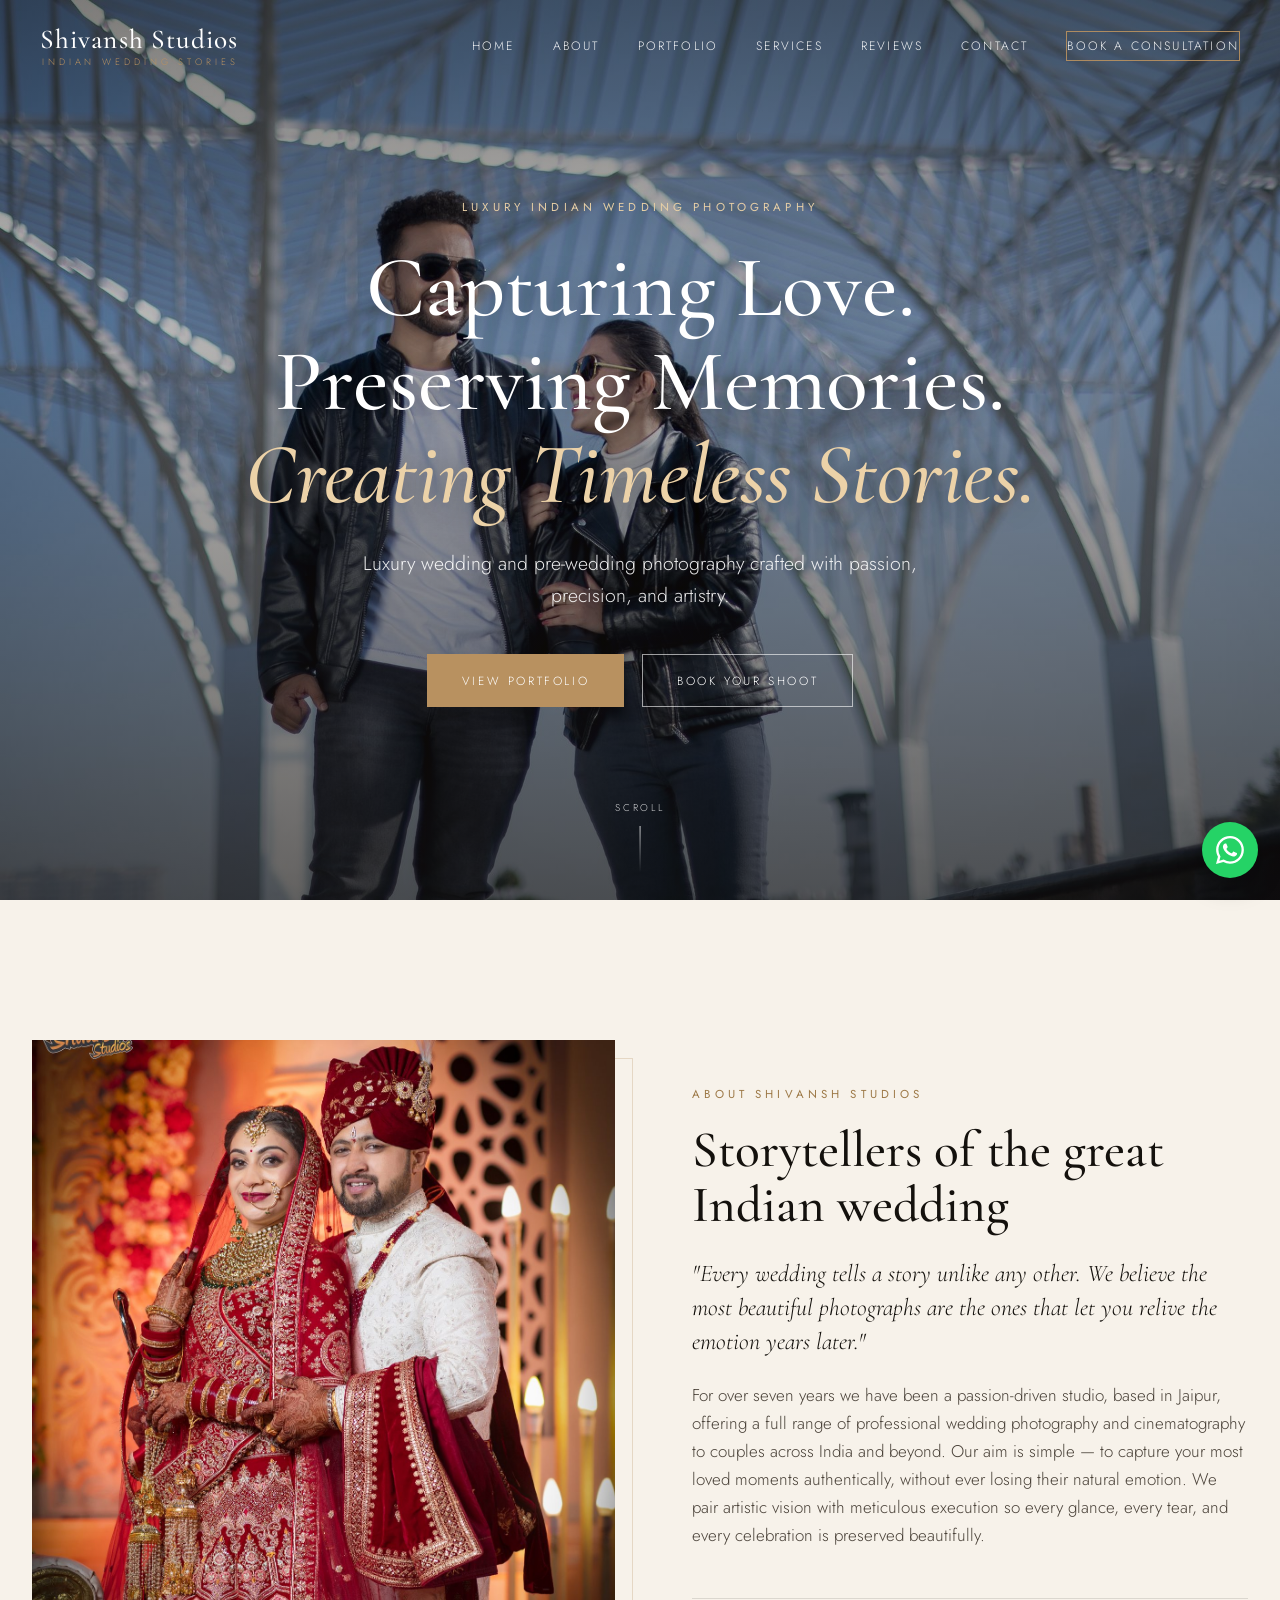
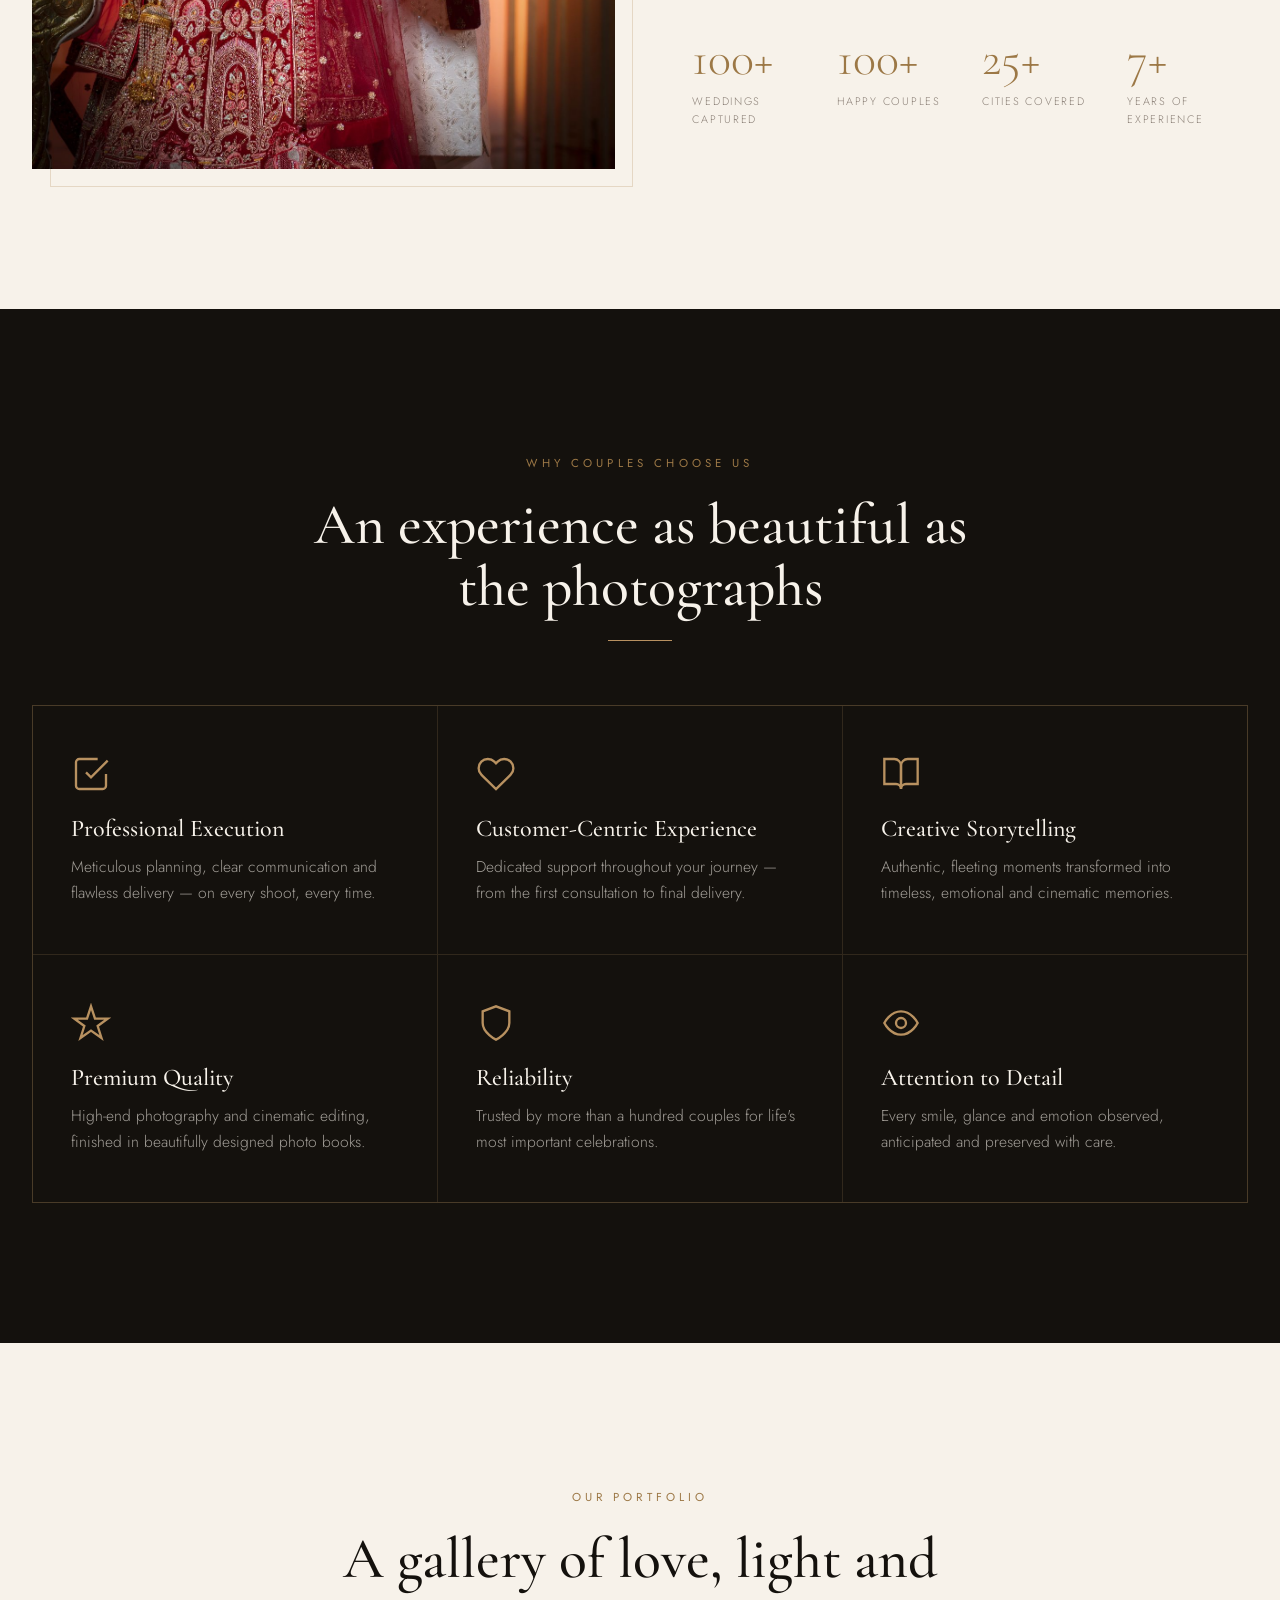
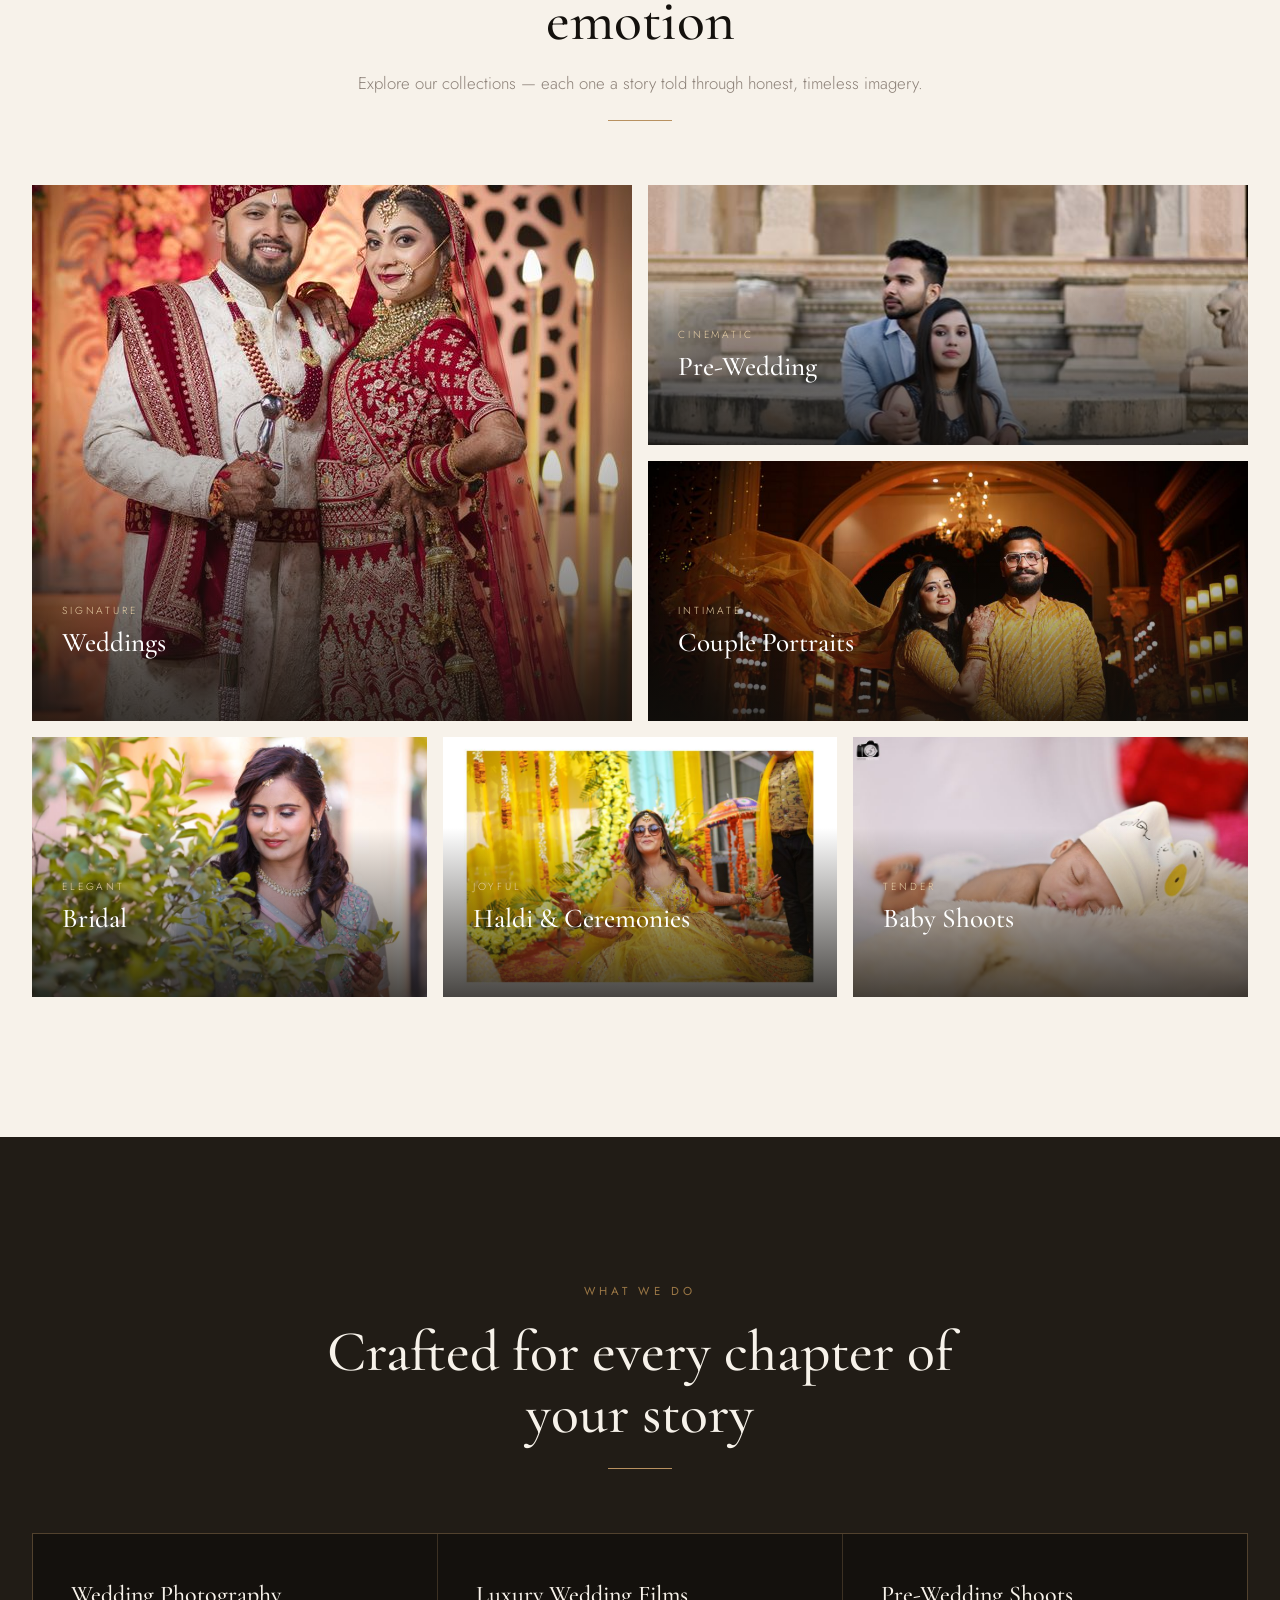
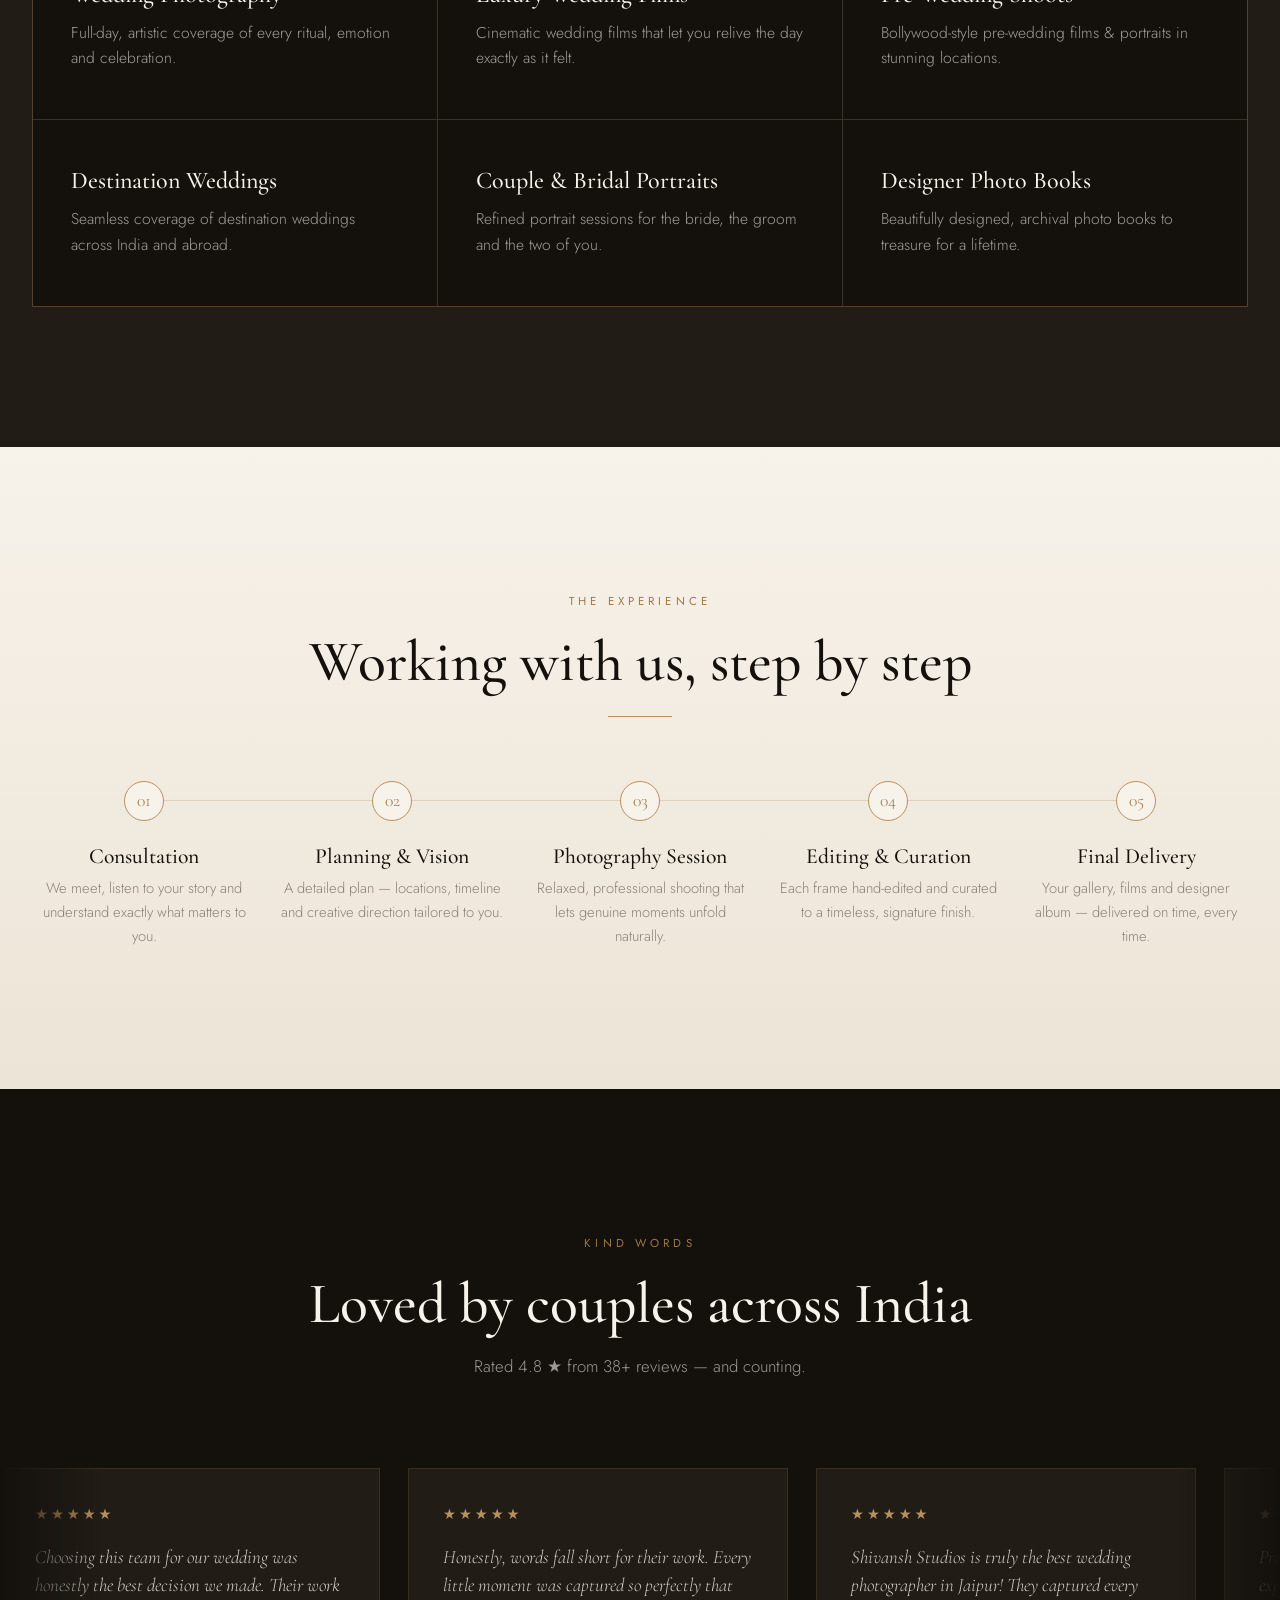
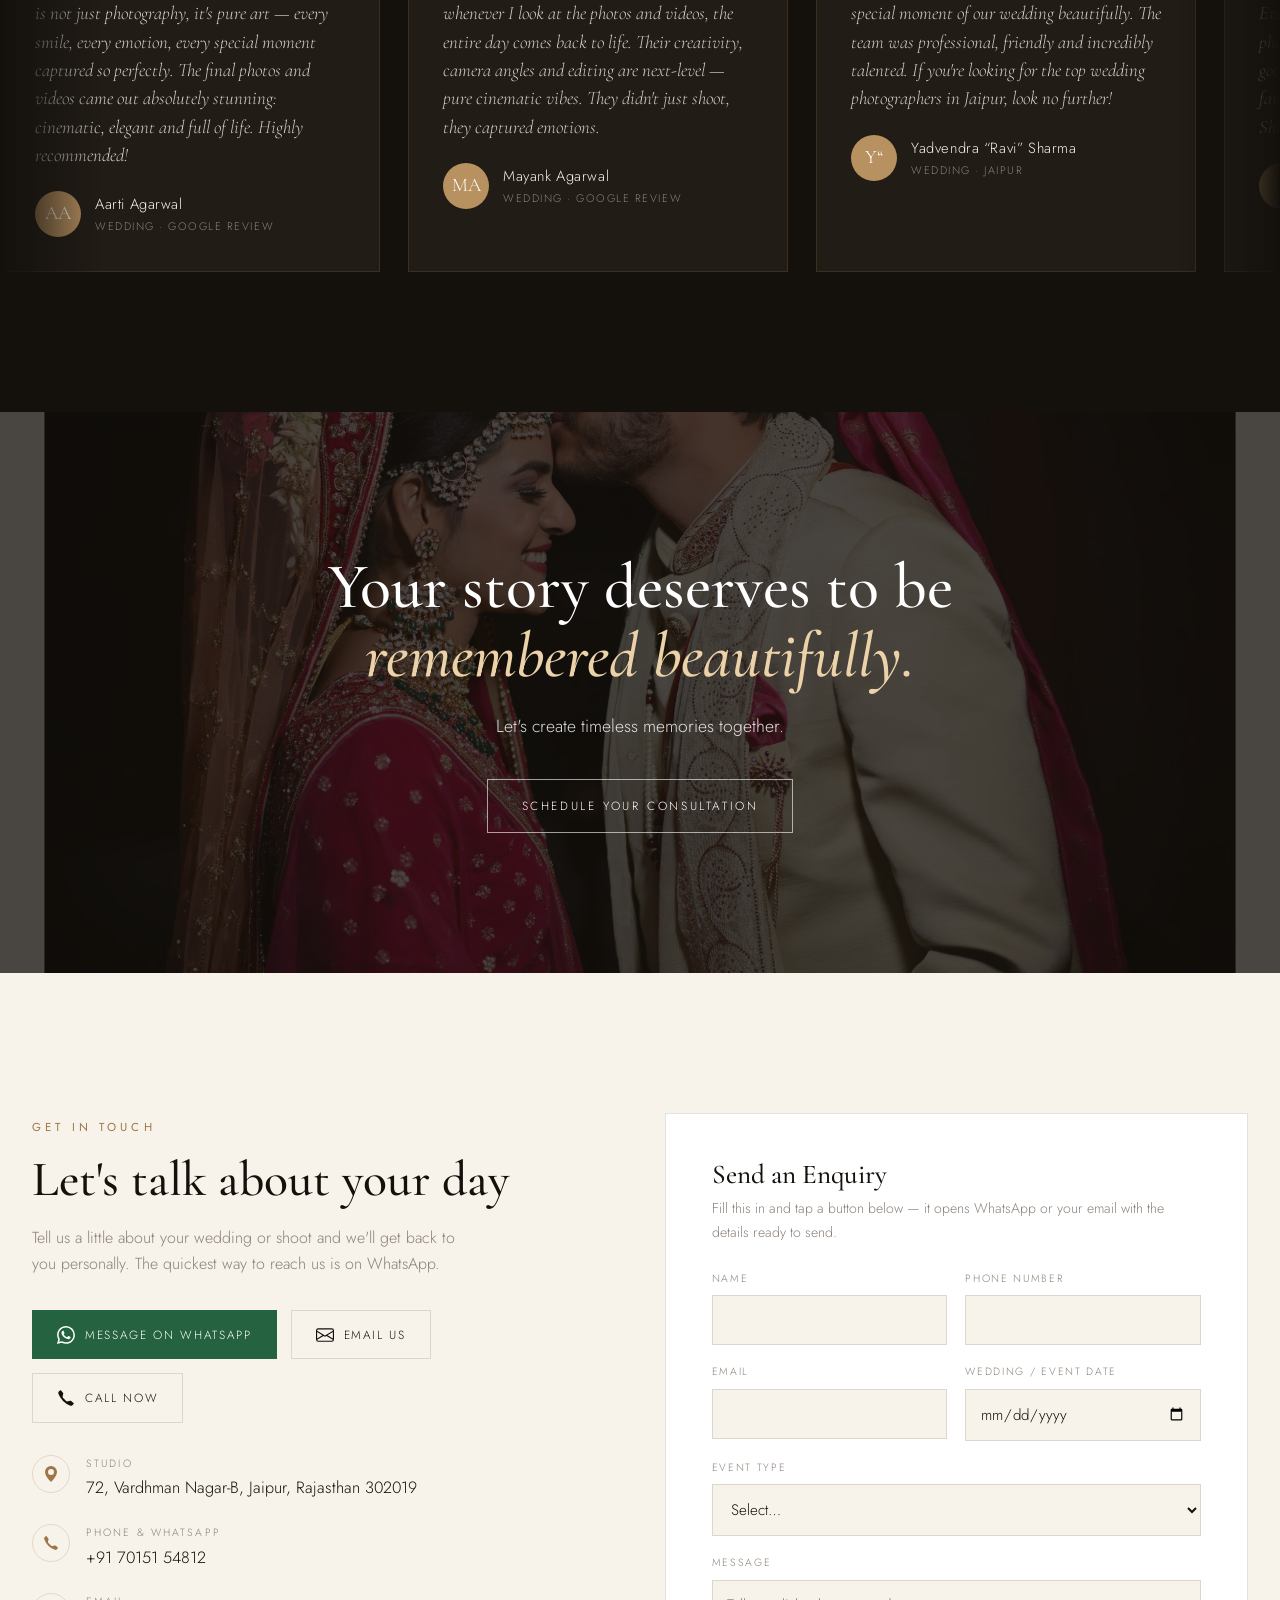
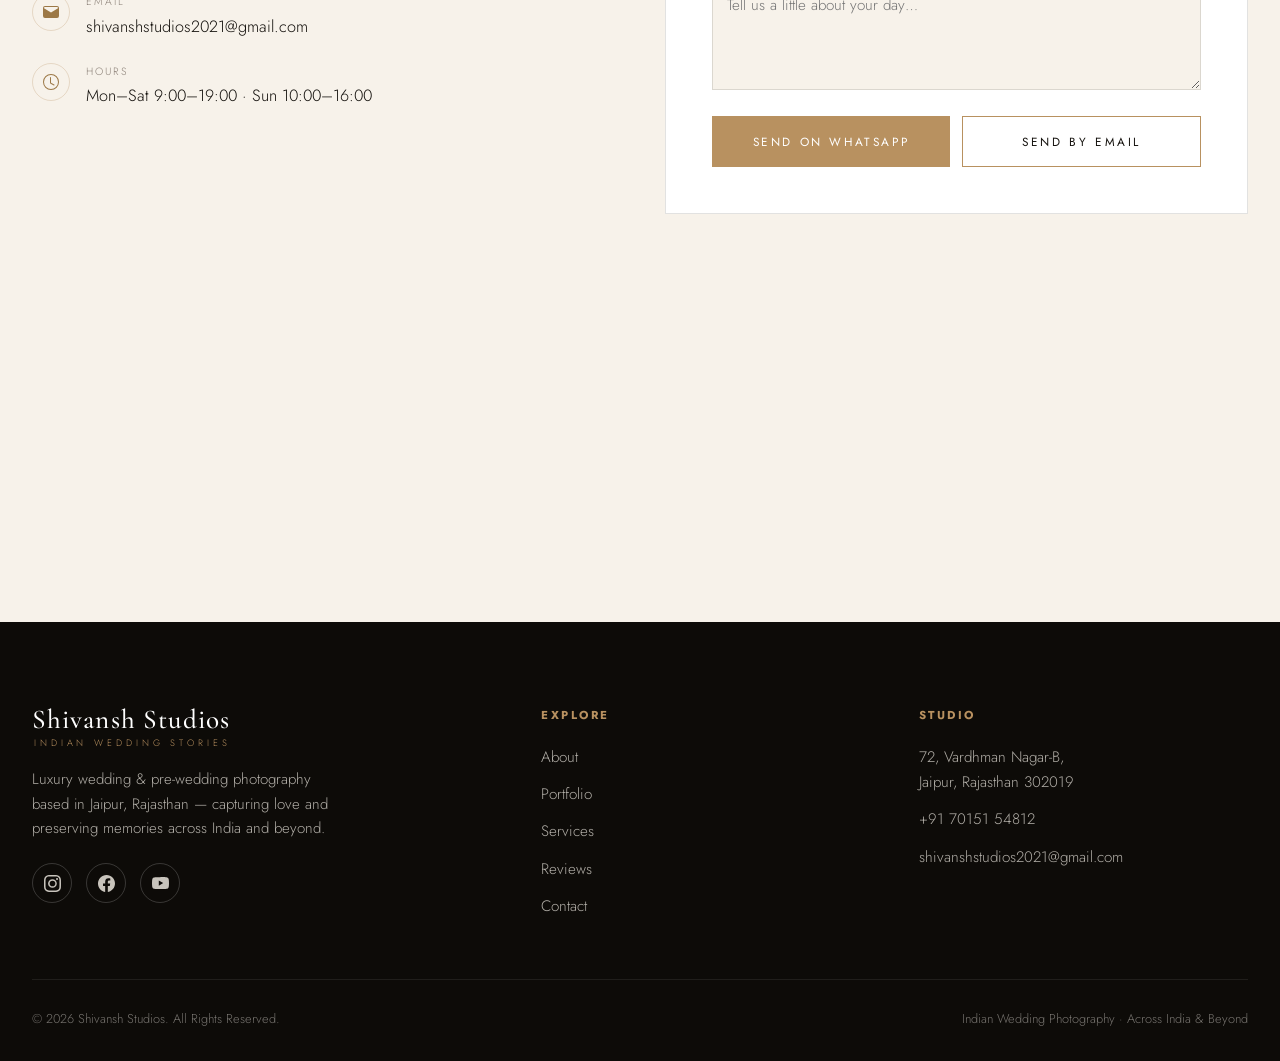
==== commit 71875187: "Rebalance copy: position as luxury Indian wedding studio, keep Jaipur for local SEO" ====
--- a/index.html
+++ b/index.html
@@ -3,7 +3,7 @@
 <head>
   <meta charset="utf-8" />
   <meta name="viewport" content="width=device-width, initial-scale=1" />
-  <title>Shivansh Studios — Luxury Wedding Photographer in Jaipur, Rajasthan</title>
+  <title>Shivansh Studios — Luxury Indian Wedding Photographer | Jaipur</title>
   <meta name="description" content="Shivansh Studios is a luxury wedding & pre-wedding photography studio in Jaipur, Rajasthan. Cinematic wedding films, destination weddings and timeless couple portraits crafted with passion and artistry." />
   <meta name="keywords" content="Wedding Photographer Jaipur, Best Wedding Photographer Jaipur, Pre Wedding Shoot Jaipur, Destination Wedding Photographer Rajasthan, Luxury Wedding Photography Jaipur" />
   <meta name="author" content="Shivansh Studios" />
@@ -13,7 +13,7 @@
   <!-- Open Graph -->
   <meta property="og:type" content="website" />
   <meta property="og:site_name" content="Shivansh Studios" />
-  <meta property="og:title" content="Shivansh Studios — Luxury Wedding Photographer in Jaipur" />
+  <meta property="og:title" content="Shivansh Studios — Luxury Indian Wedding Photographer" />
   <meta property="og:description" content="Capturing love & preserving memories. Luxury wedding and pre-wedding photography in Jaipur, Rajasthan." />
   <meta property="og:url" content="https://shivanshstudios.com/" />
   <meta property="og:image" content="https://shivanshstudios.com/images/hero/hero-01.jpg" />
@@ -73,7 +73,7 @@
   <header class="nav">
     <a href="index.html" class="brand" aria-label="Shivansh Studios home">
       <span class="mark">Shivansh Studios</span>
-      <span class="sub">Jaipur · Wedding Stories</span>
+      <span class="sub">Indian Wedding Stories</span>
     </a>
     <nav class="nav-links" aria-label="Primary">
       <a href="#home">Home</a>
@@ -91,7 +91,7 @@
   <section class="hero" id="home">
     <div class="hero-slides" aria-hidden="true"></div>
     <div class="hero-inner">
-      <span class="eyebrow">Luxury Wedding Photography · Jaipur</span>
+      <span class="eyebrow">Luxury Indian Wedding Photography</span>
       <h1>Capturing Love.<br>Preserving Memories.<br><em>Creating Timeless Stories.</em></h1>
       <p>Luxury wedding and pre-wedding photography crafted with passion, precision, and artistry.</p>
       <div class="hero-cta">
@@ -107,13 +107,13 @@
     <div class="container">
       <div class="about-grid">
         <figure class="about-figure reveal">
-          <img src="images/about/studio.jpg" alt="Shivansh Studios — wedding photography team based in Jaipur, Rajasthan" loading="lazy" />
+          <img src="images/about/studio.jpg" alt="Shivansh Studios — luxury Indian wedding photography team, based in Jaipur" loading="lazy" />
         </figure>
         <div class="about-copy">
           <span class="eyebrow reveal">About Shivansh Studios</span>
-          <h2 class="reveal d1">Wedding storytellers based in the heart of Jaipur</h2>
+          <h2 class="reveal d1">Storytellers of the great Indian wedding</h2>
           <p class="about-lead reveal d1">"Every wedding tells a story unlike any other. We believe the most beautiful photographs are the ones that let you relive the emotion years later."</p>
-          <p class="reveal d2">For over seven years we have been a passion-driven studio offering a full range of professional wedding photography and cinematography to couples across India and beyond. Our aim is simple — to capture your most loved moments authentically, without ever losing their natural emotion. We pair artistic vision with meticulous execution so every glance, every tear, and every celebration is preserved beautifully.</p>
+          <p class="reveal d2">For over seven years we have been a passion-driven studio, based in Jaipur, offering a full range of professional wedding photography and cinematography to couples across India and beyond. Our aim is simple — to capture your most loved moments authentically, without ever losing their natural emotion. We pair artistic vision with meticulous execution so every glance, every tear, and every celebration is preserved beautifully.</p>
           <div class="stats reveal d2">
             <div class="stat"><div class="num"><span data-count="100" data-suffix="+">0</span></div><div class="lbl">Weddings Captured</div></div>
             <div class="stat"><div class="num"><span data-count="100" data-suffix="+">0</span></div><div class="lbl">Happy Couples</div></div>
@@ -179,27 +179,27 @@
       </div>
       <div class="port-grid reveal">
         <a class="tile lg" href="portfolio/weddings.html">
-          <img src="images/portfolio/weddings/thumb/weddings-01.jpg" alt="Wedding photography in Jaipur by Shivansh Studios" loading="lazy" />
+          <img src="images/portfolio/weddings/thumb/weddings-01.jpg" alt="Luxury Indian wedding photography by Shivansh Studios" loading="lazy" />
           <div class="tile-cap"><span class="k">Signature</span><h3>Weddings</h3><span class="view">View Collection →</span></div>
         </a>
         <a class="tile md" href="portfolio/pre-wedding.html">
-          <img src="images/portfolio/pre-wedding/thumb/pre-wedding-01.jpg" alt="Pre-wedding shoot in Jaipur by Shivansh Studios" loading="lazy" />
+          <img src="images/portfolio/pre-wedding/thumb/pre-wedding-01.jpg" alt="Cinematic pre-wedding shoot by Shivansh Studios" loading="lazy" />
           <div class="tile-cap"><span class="k">Cinematic</span><h3>Pre-Wedding</h3><span class="view">View Collection →</span></div>
         </a>
         <a class="tile md" href="portfolio/couple-portraits.html">
-          <img src="images/portfolio/couple-portraits/thumb/couple-portraits-01.jpg" alt="Couple portrait photography by Shivansh Studios, Jaipur" loading="lazy" />
+          <img src="images/portfolio/couple-portraits/thumb/couple-portraits-01.jpg" alt="Couple portrait photography by Shivansh Studios" loading="lazy" />
           <div class="tile-cap"><span class="k">Intimate</span><h3>Couple Portraits</h3><span class="view">View Collection →</span></div>
         </a>
         <a class="tile sm" href="portfolio/bridal.html">
-          <img src="images/portfolio/bridal/thumb/bridal-01.jpg" alt="Bridal portrait photography in Jaipur by Shivansh Studios" loading="lazy" />
+          <img src="images/portfolio/bridal/thumb/bridal-01.jpg" alt="Bridal portrait photography by Shivansh Studios" loading="lazy" />
           <div class="tile-cap"><span class="k">Elegant</span><h3>Bridal</h3><span class="view">View Collection →</span></div>
         </a>
         <a class="tile sm" href="portfolio/haldi.html">
-          <img src="images/portfolio/haldi/thumb/haldi-01.jpg" alt="Haldi ceremony photography in Jaipur by Shivansh Studios" loading="lazy" />
+          <img src="images/portfolio/haldi/thumb/haldi-01.jpg" alt="Haldi ceremony photography by Shivansh Studios" loading="lazy" />
           <div class="tile-cap"><span class="k">Joyful</span><h3>Haldi & Ceremonies</h3><span class="view">View Collection →</span></div>
         </a>
         <a class="tile sm" href="portfolio/baby-shoots.html">
-          <img src="images/portfolio/baby-shoots/thumb/baby-shoots-01.jpg" alt="Baby photoshoot in Jaipur by Shivansh Studios" loading="lazy" />
+          <img src="images/portfolio/baby-shoots/thumb/baby-shoots-01.jpg" alt="Baby photoshoot by Shivansh Studios" loading="lazy" />
           <div class="tile-cap"><span class="k">Tender</span><h3>Baby Shoots</h3><span class="view">View Collection →</span></div>
         </a>
       </div>
@@ -358,7 +358,7 @@
         <div class="footer-about">
           <a href="index.html" class="brand">
             <span class="mark">Shivansh Studios</span>
-            <span class="sub">Jaipur · Wedding Stories</span>
+            <span class="sub">Indian Wedding Stories</span>
           </a>
           <p>Luxury wedding &amp; pre-wedding photography based in Jaipur, Rajasthan — capturing love and preserving memories across India and beyond.</p>
           <div class="footer-socials">
@@ -384,7 +384,7 @@
       </div>
       <div class="footer-bottom">
         <span>© <span id="year">2026</span> Shivansh Studios. All Rights Reserved.</span>
-        <span>Wedding Photography · Jaipur, Rajasthan</span>
+        <span>Indian Wedding Photography · Across India &amp; Beyond</span>
       </div>
     </div>
   </footer>
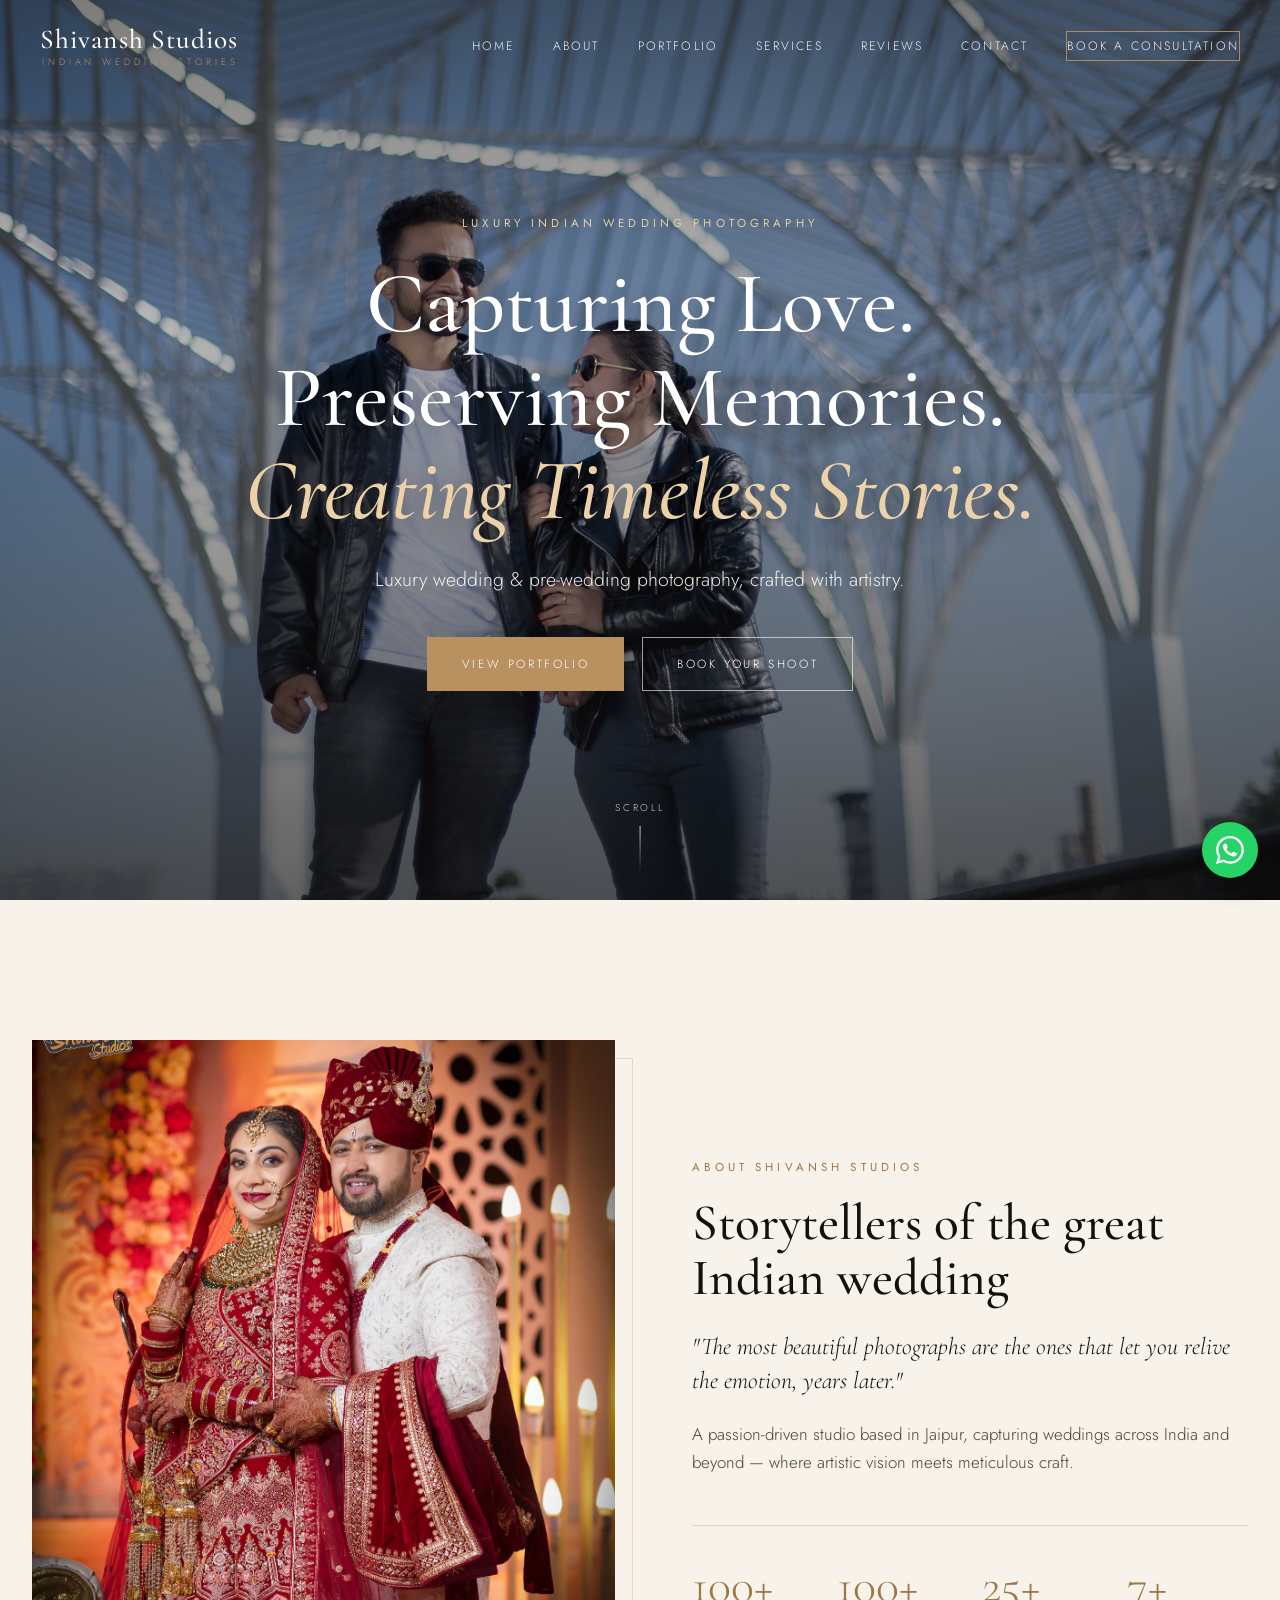
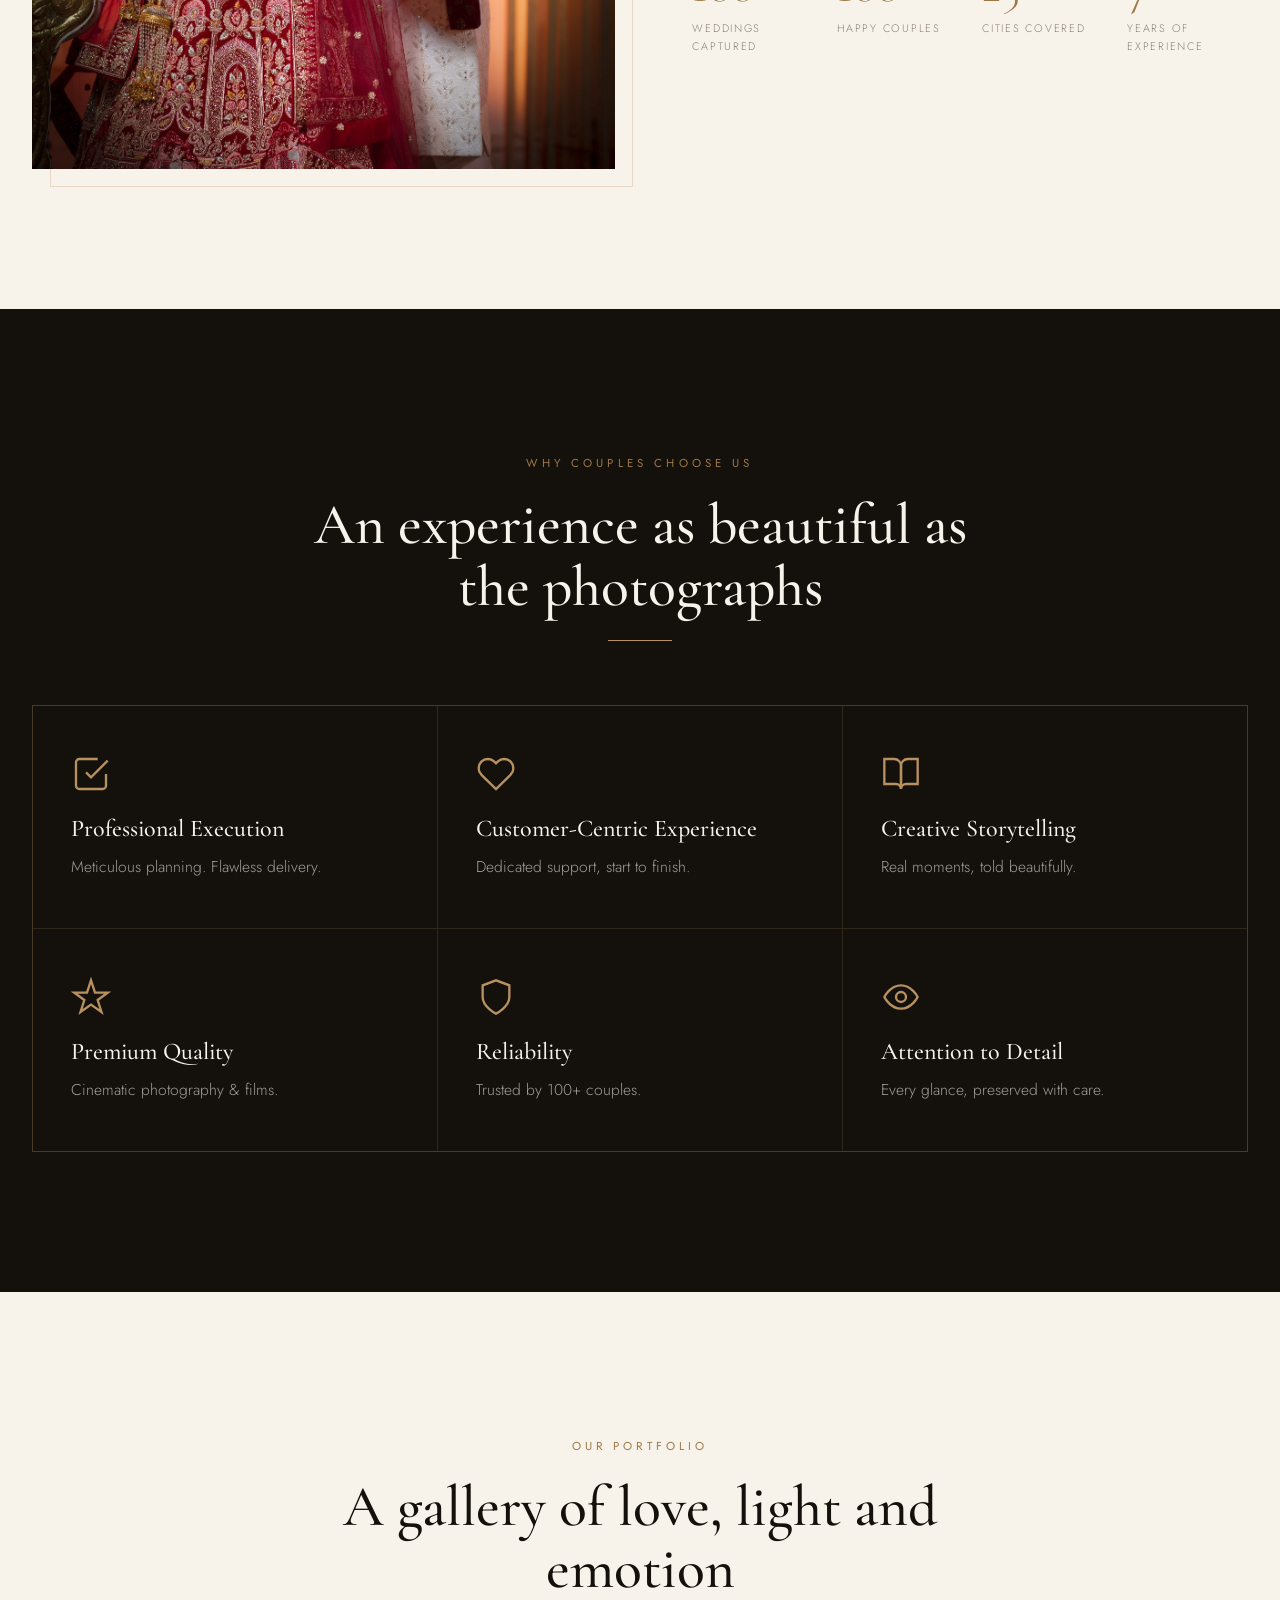
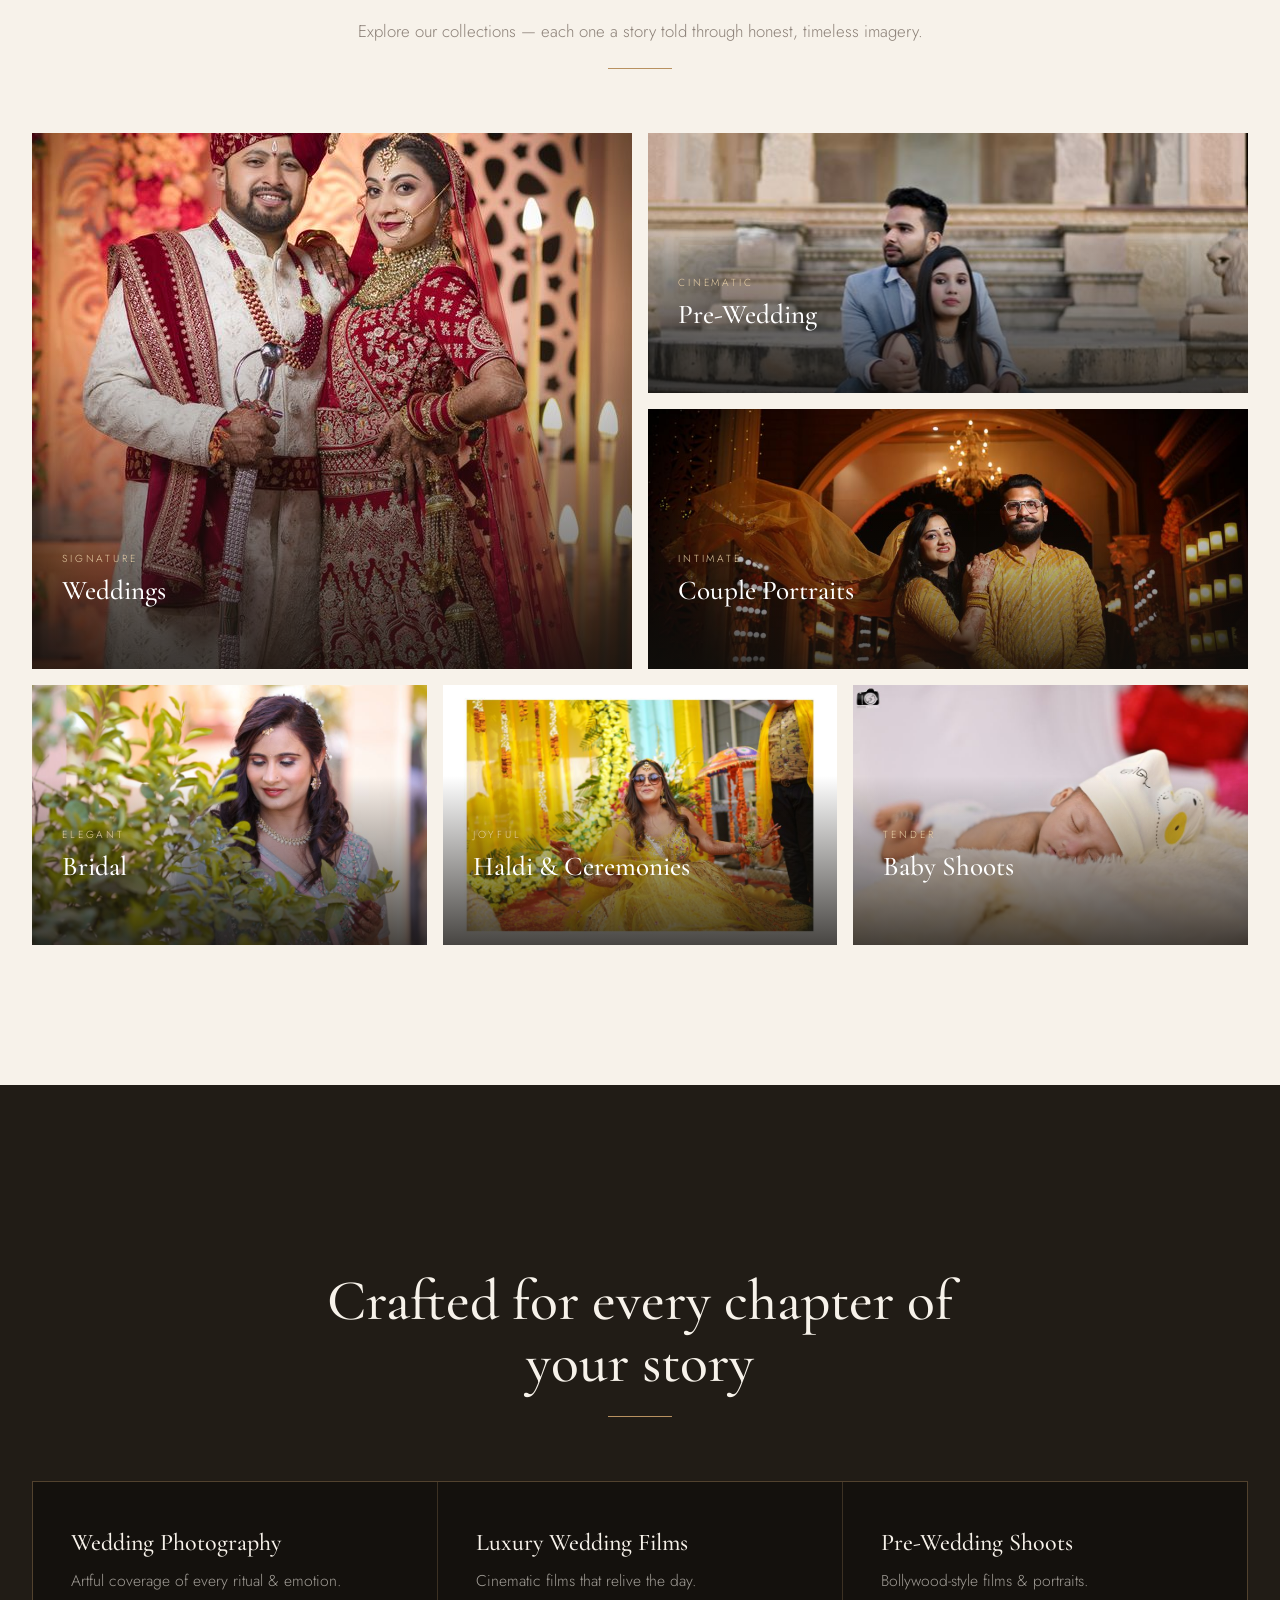
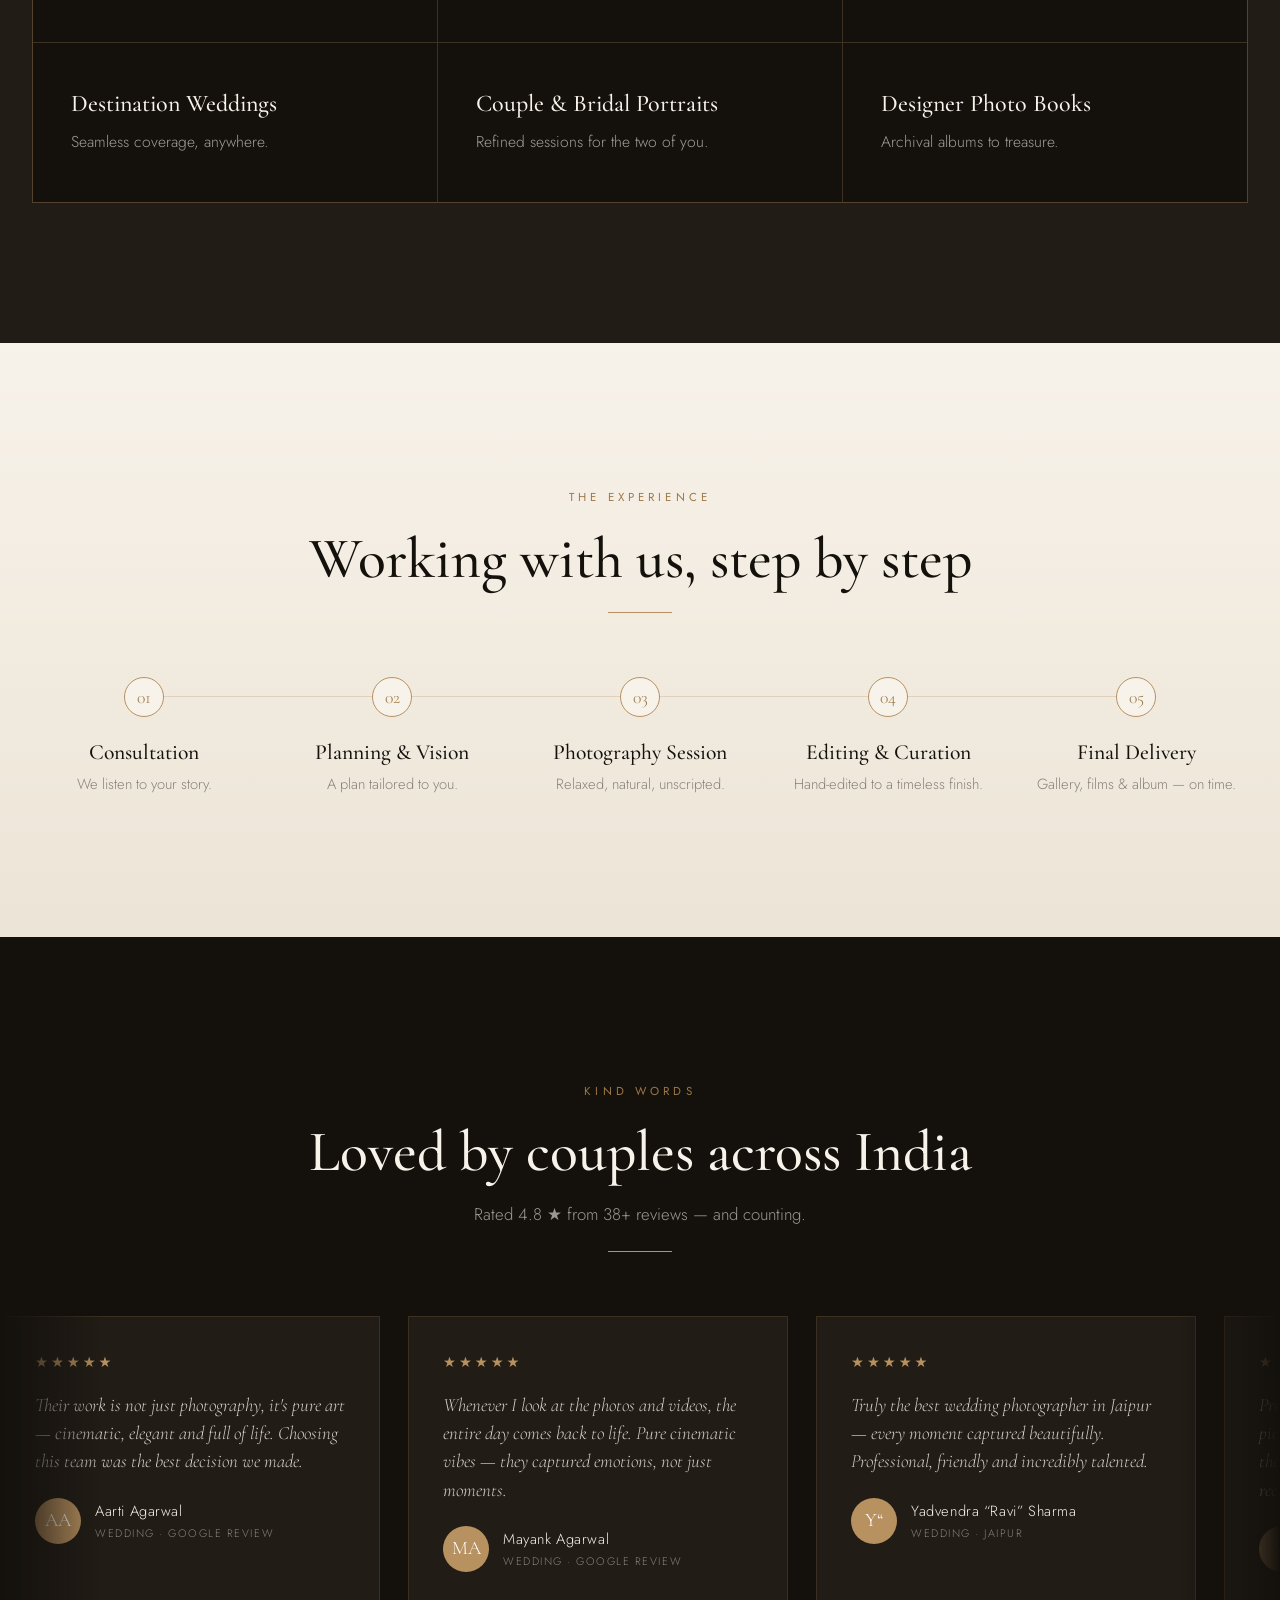
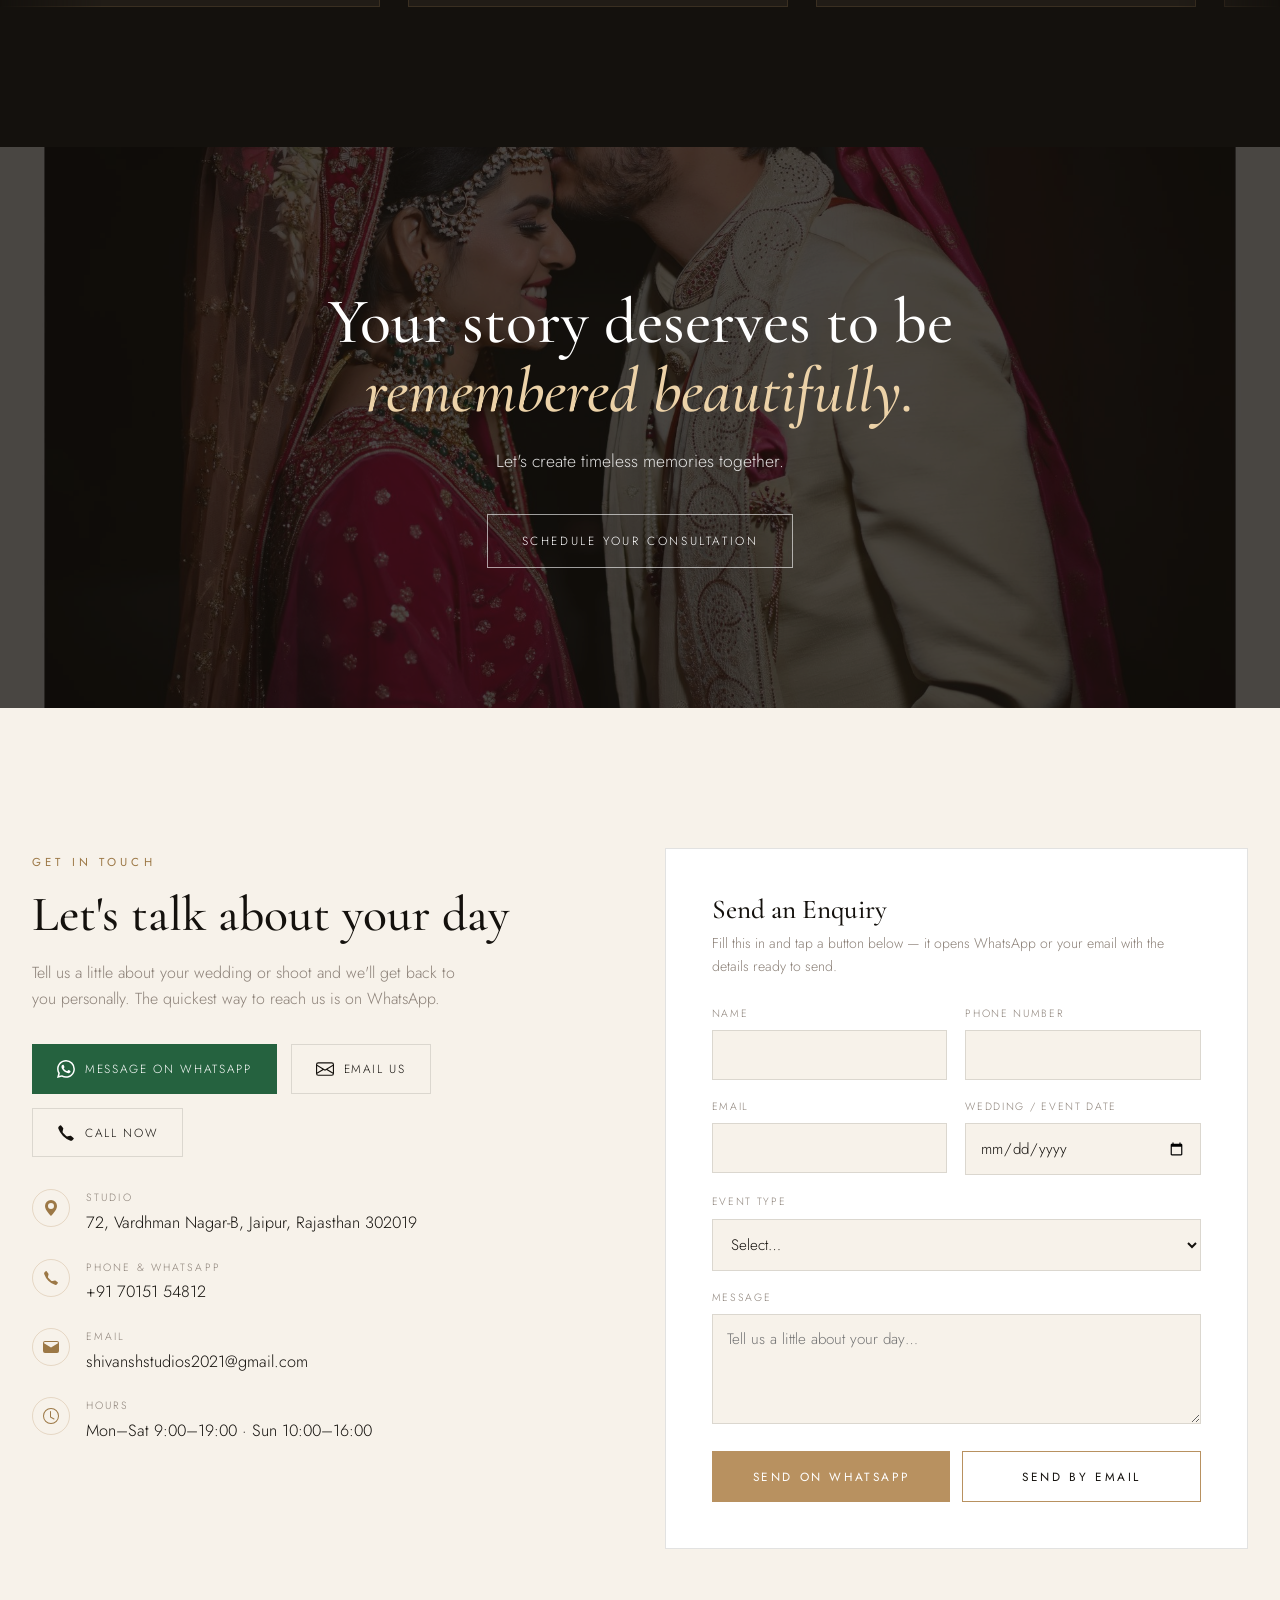
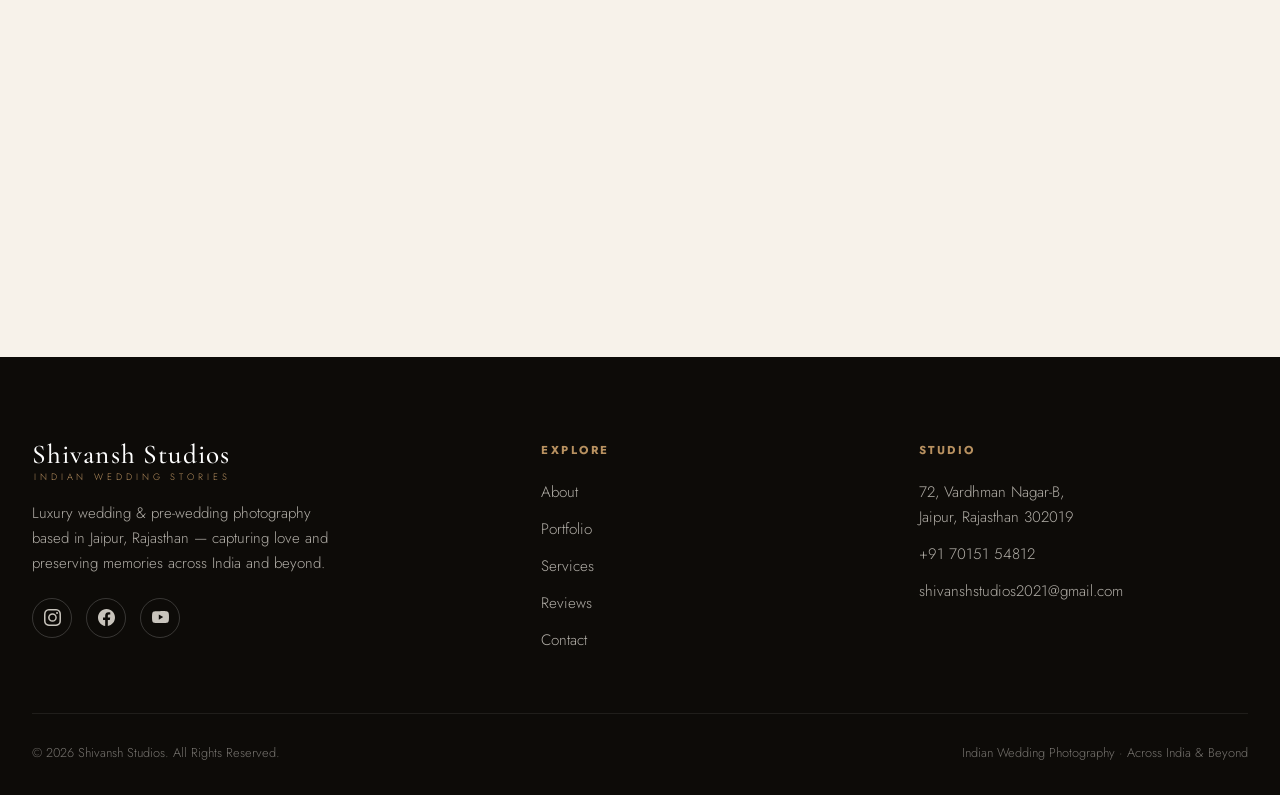
==== commit 944577e4: "Minimalism pass: trim homepage copy and review cards to short, impactful lines" ====
--- a/index.html
+++ b/index.html
@@ -93,7 +93,7 @@
     <div class="hero-inner">
       <span class="eyebrow">Luxury Indian Wedding Photography</span>
       <h1>Capturing Love.<br>Preserving Memories.<br><em>Creating Timeless Stories.</em></h1>
-      <p>Luxury wedding and pre-wedding photography crafted with passion, precision, and artistry.</p>
+      <p>Luxury wedding &amp; pre-wedding photography, crafted with artistry.</p>
       <div class="hero-cta">
         <a href="#portfolio" class="btn btn--solid">View Portfolio</a>
         <a href="#contact" class="btn btn--ghost-light">Book Your Shoot</a>
@@ -112,8 +112,8 @@
         <div class="about-copy">
           <span class="eyebrow reveal">About Shivansh Studios</span>
           <h2 class="reveal d1">Storytellers of the great Indian wedding</h2>
-          <p class="about-lead reveal d1">"Every wedding tells a story unlike any other. We believe the most beautiful photographs are the ones that let you relive the emotion years later."</p>
-          <p class="reveal d2">For over seven years we have been a passion-driven studio, based in Jaipur, offering a full range of professional wedding photography and cinematography to couples across India and beyond. Our aim is simple — to capture your most loved moments authentically, without ever losing their natural emotion. We pair artistic vision with meticulous execution so every glance, every tear, and every celebration is preserved beautifully.</p>
+          <p class="about-lead reveal d1">"The most beautiful photographs are the ones that let you relive the emotion, years later."</p>
+          <p class="reveal d2">A passion-driven studio based in Jaipur, capturing weddings across India and beyond — where artistic vision meets meticulous craft.</p>
           <div class="stats reveal d2">
             <div class="stat"><div class="num"><span data-count="100" data-suffix="+">0</span></div><div class="lbl">Weddings Captured</div></div>
             <div class="stat"><div class="num"><span data-count="100" data-suffix="+">0</span></div><div class="lbl">Happy Couples</div></div>
@@ -137,32 +137,32 @@
         <article class="why-card reveal">
           <div class="ic"><svg viewBox="0 0 24 24" fill="none" stroke="currentColor" stroke-width="1.4"><path d="M9 11l3 3L22 4"/><path d="M21 12v7a2 2 0 0 1-2 2H5a2 2 0 0 1-2-2V5a2 2 0 0 1 2-2h11"/></svg></div>
           <h3>Professional Execution</h3>
-          <p>Meticulous planning, clear communication and flawless delivery — on every shoot, every time.</p>
+          <p>Meticulous planning. Flawless delivery.</p>
         </article>
         <article class="why-card reveal d1">
           <div class="ic"><svg viewBox="0 0 24 24" fill="none" stroke="currentColor" stroke-width="1.4"><path d="M20.8 4.6a5.5 5.5 0 0 0-7.8 0L12 5.6l-1-1a5.5 5.5 0 1 0-7.8 7.8l1 1L12 21l7.8-7.6 1-1a5.5 5.5 0 0 0 0-7.8z"/></svg></div>
           <h3>Customer-Centric Experience</h3>
-          <p>Dedicated support throughout your journey — from the first consultation to final delivery.</p>
+          <p>Dedicated support, start to finish.</p>
         </article>
         <article class="why-card reveal d2">
           <div class="ic"><svg viewBox="0 0 24 24" fill="none" stroke="currentColor" stroke-width="1.4"><path d="M2 3h6a4 4 0 0 1 4 4v14a3 3 0 0 0-3-3H2z"/><path d="M22 3h-6a4 4 0 0 0-4 4v14a3 3 0 0 1 3-3h7z"/></svg></div>
           <h3>Creative Storytelling</h3>
-          <p>Authentic, fleeting moments transformed into timeless, emotional and cinematic memories.</p>
+          <p>Real moments, told beautifully.</p>
         </article>
         <article class="why-card reveal">
           <div class="ic"><svg viewBox="0 0 24 24" fill="none" stroke="currentColor" stroke-width="1.4"><path d="M12 2l2.4 7.4H22l-6 4.4 2.3 7.2L12 16.6 5.7 21l2.3-7.2-6-4.4h7.6z"/></svg></div>
           <h3>Premium Quality</h3>
-          <p>High-end photography and cinematic editing, finished in beautifully designed photo books.</p>
+          <p>Cinematic photography &amp; films.</p>
         </article>
         <article class="why-card reveal d1">
           <div class="ic"><svg viewBox="0 0 24 24" fill="none" stroke="currentColor" stroke-width="1.4"><path d="M12 22s8-4 8-10V5l-8-3-8 3v7c0 6 8 10 8 10z"/></svg></div>
           <h3>Reliability</h3>
-          <p>Trusted by more than a hundred couples for life's most important celebrations.</p>
+          <p>Trusted by 100+ couples.</p>
         </article>
         <article class="why-card reveal d2">
           <div class="ic"><svg viewBox="0 0 24 24" fill="none" stroke="currentColor" stroke-width="1.4"><circle cx="12" cy="12" r="3"/><path d="M2 12s3.5-7 10-7 10 7 10 7-3.5 7-10 7-10-7-10-7z"/></svg></div>
           <h3>Attention to Detail</h3>
-          <p>Every smile, glance and emotion observed, anticipated and preserved with care.</p>
+          <p>Every glance, preserved with care.</p>
         </article>
       </div>
     </div>
@@ -215,12 +215,12 @@
         <div class="rule reveal d1"></div>
       </div>
       <div class="why-grid">
-        <article class="why-card reveal"><h3>Wedding Photography</h3><p>Full-day, artistic coverage of every ritual, emotion and celebration.</p></article>
-        <article class="why-card reveal d1"><h3>Luxury Wedding Films</h3><p>Cinematic wedding films that let you relive the day exactly as it felt.</p></article>
-        <article class="why-card reveal d2"><h3>Pre-Wedding Shoots</h3><p>Bollywood-style pre-wedding films & portraits in stunning locations.</p></article>
-        <article class="why-card reveal"><h3>Destination Weddings</h3><p>Seamless coverage of destination weddings across India and abroad.</p></article>
-        <article class="why-card reveal d1"><h3>Couple & Bridal Portraits</h3><p>Refined portrait sessions for the bride, the groom and the two of you.</p></article>
-        <article class="why-card reveal d2"><h3>Designer Photo Books</h3><p>Beautifully designed, archival photo books to treasure for a lifetime.</p></article>
+        <article class="why-card reveal"><h3>Wedding Photography</h3><p>Artful coverage of every ritual &amp; emotion.</p></article>
+        <article class="why-card reveal d1"><h3>Luxury Wedding Films</h3><p>Cinematic films that relive the day.</p></article>
+        <article class="why-card reveal d2"><h3>Pre-Wedding Shoots</h3><p>Bollywood-style films &amp; portraits.</p></article>
+        <article class="why-card reveal"><h3>Destination Weddings</h3><p>Seamless coverage, anywhere.</p></article>
+        <article class="why-card reveal d1"><h3>Couple & Bridal Portraits</h3><p>Refined sessions for the two of you.</p></article>
+        <article class="why-card reveal d2"><h3>Designer Photo Books</h3><p>Archival albums to treasure.</p></article>
       </div>
     </div>
   </section>
@@ -234,11 +234,11 @@
         <div class="rule reveal d1"></div>
       </div>
       <div class="timeline reveal">
-        <div class="step"><div class="dot">01</div><h3>Consultation</h3><p>We meet, listen to your story and understand exactly what matters to you.</p></div>
-        <div class="step"><div class="dot">02</div><h3>Planning &amp; Vision</h3><p>A detailed plan — locations, timeline and creative direction tailored to you.</p></div>
-        <div class="step"><div class="dot">03</div><h3>Photography Session</h3><p>Relaxed, professional shooting that lets genuine moments unfold naturally.</p></div>
-        <div class="step"><div class="dot">04</div><h3>Editing &amp; Curation</h3><p>Each frame hand-edited and curated to a timeless, signature finish.</p></div>
-        <div class="step"><div class="dot">05</div><h3>Final Delivery</h3><p>Your gallery, films and designer album — delivered on time, every time.</p></div>
+        <div class="step"><div class="dot">01</div><h3>Consultation</h3><p>We listen to your story.</p></div>
+        <div class="step"><div class="dot">02</div><h3>Planning &amp; Vision</h3><p>A plan tailored to you.</p></div>
+        <div class="step"><div class="dot">03</div><h3>Photography Session</h3><p>Relaxed, natural, unscripted.</p></div>
+        <div class="step"><div class="dot">04</div><h3>Editing &amp; Curation</h3><p>Hand-edited to a timeless finish.</p></div>
+        <div class="step"><div class="dot">05</div><h3>Final Delivery</h3><p>Gallery, films &amp; album — on time.</p></div>
       </div>
     </div>
   </section>
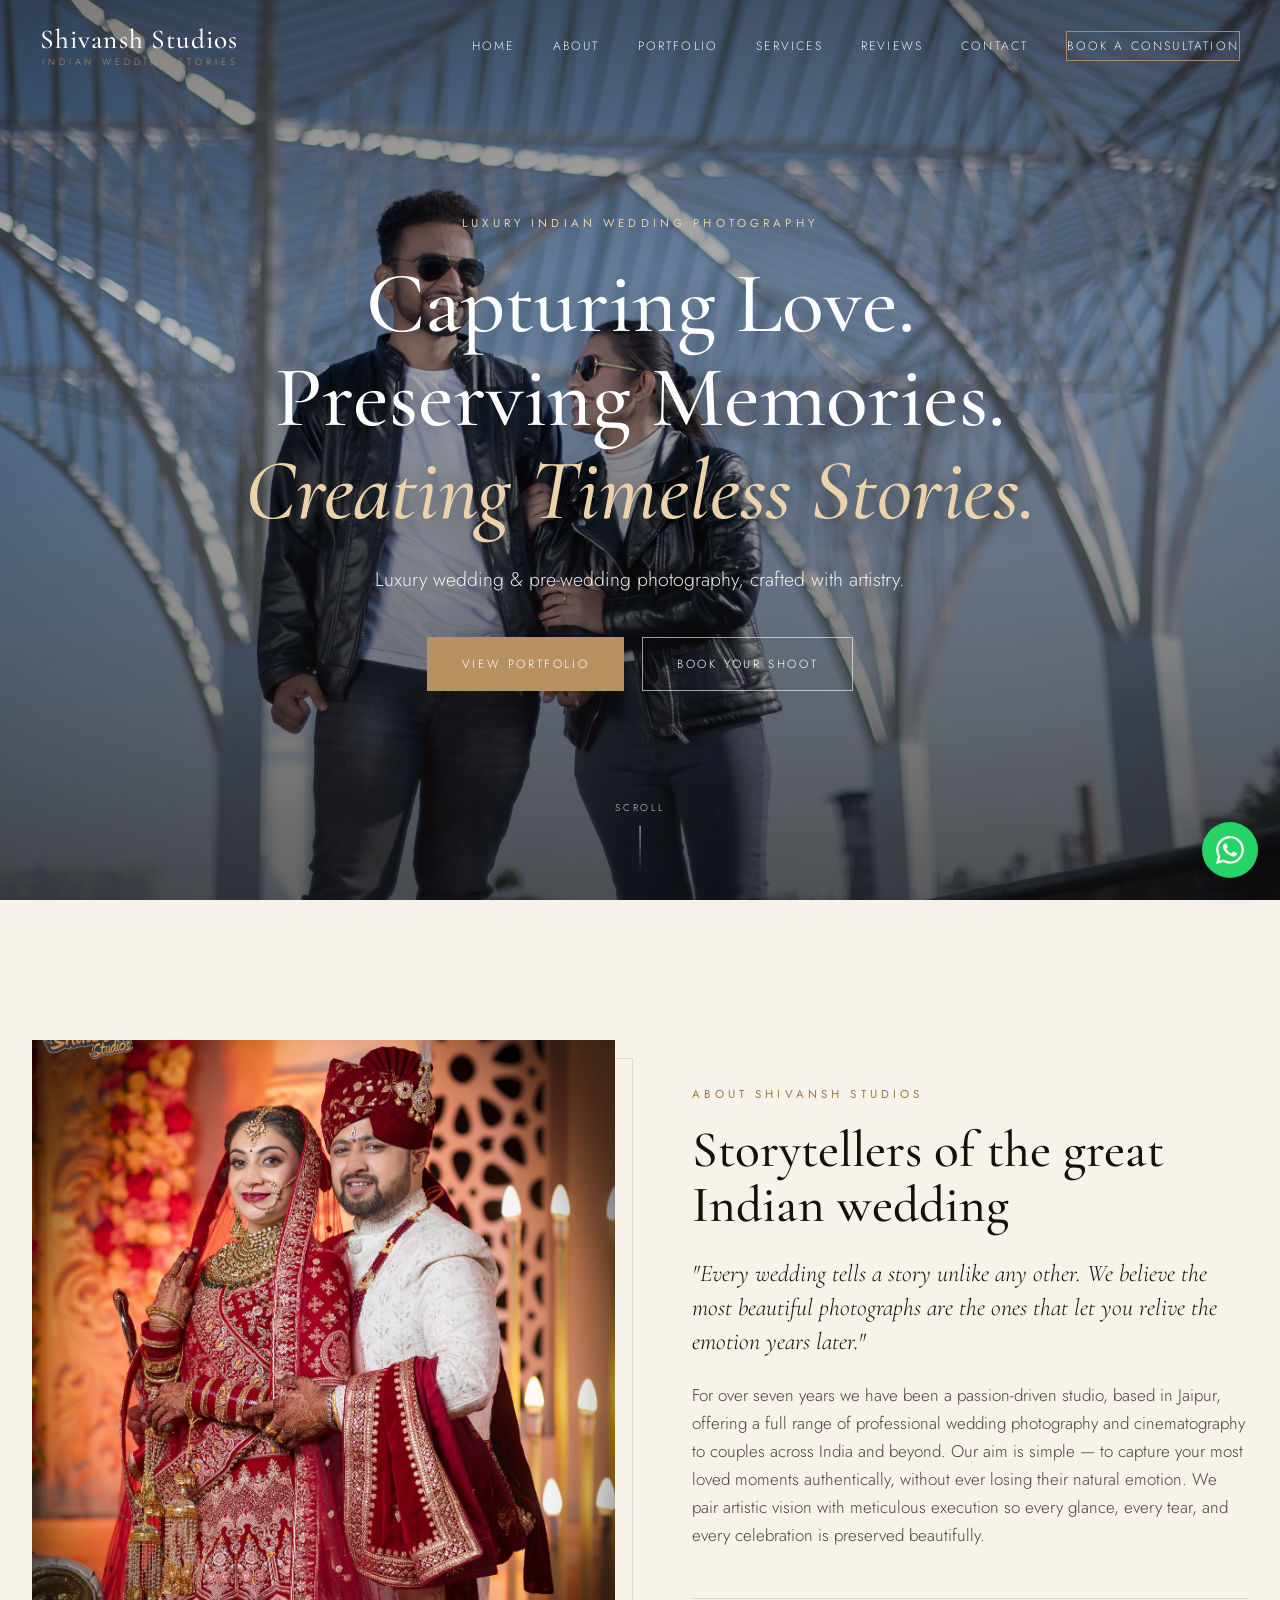
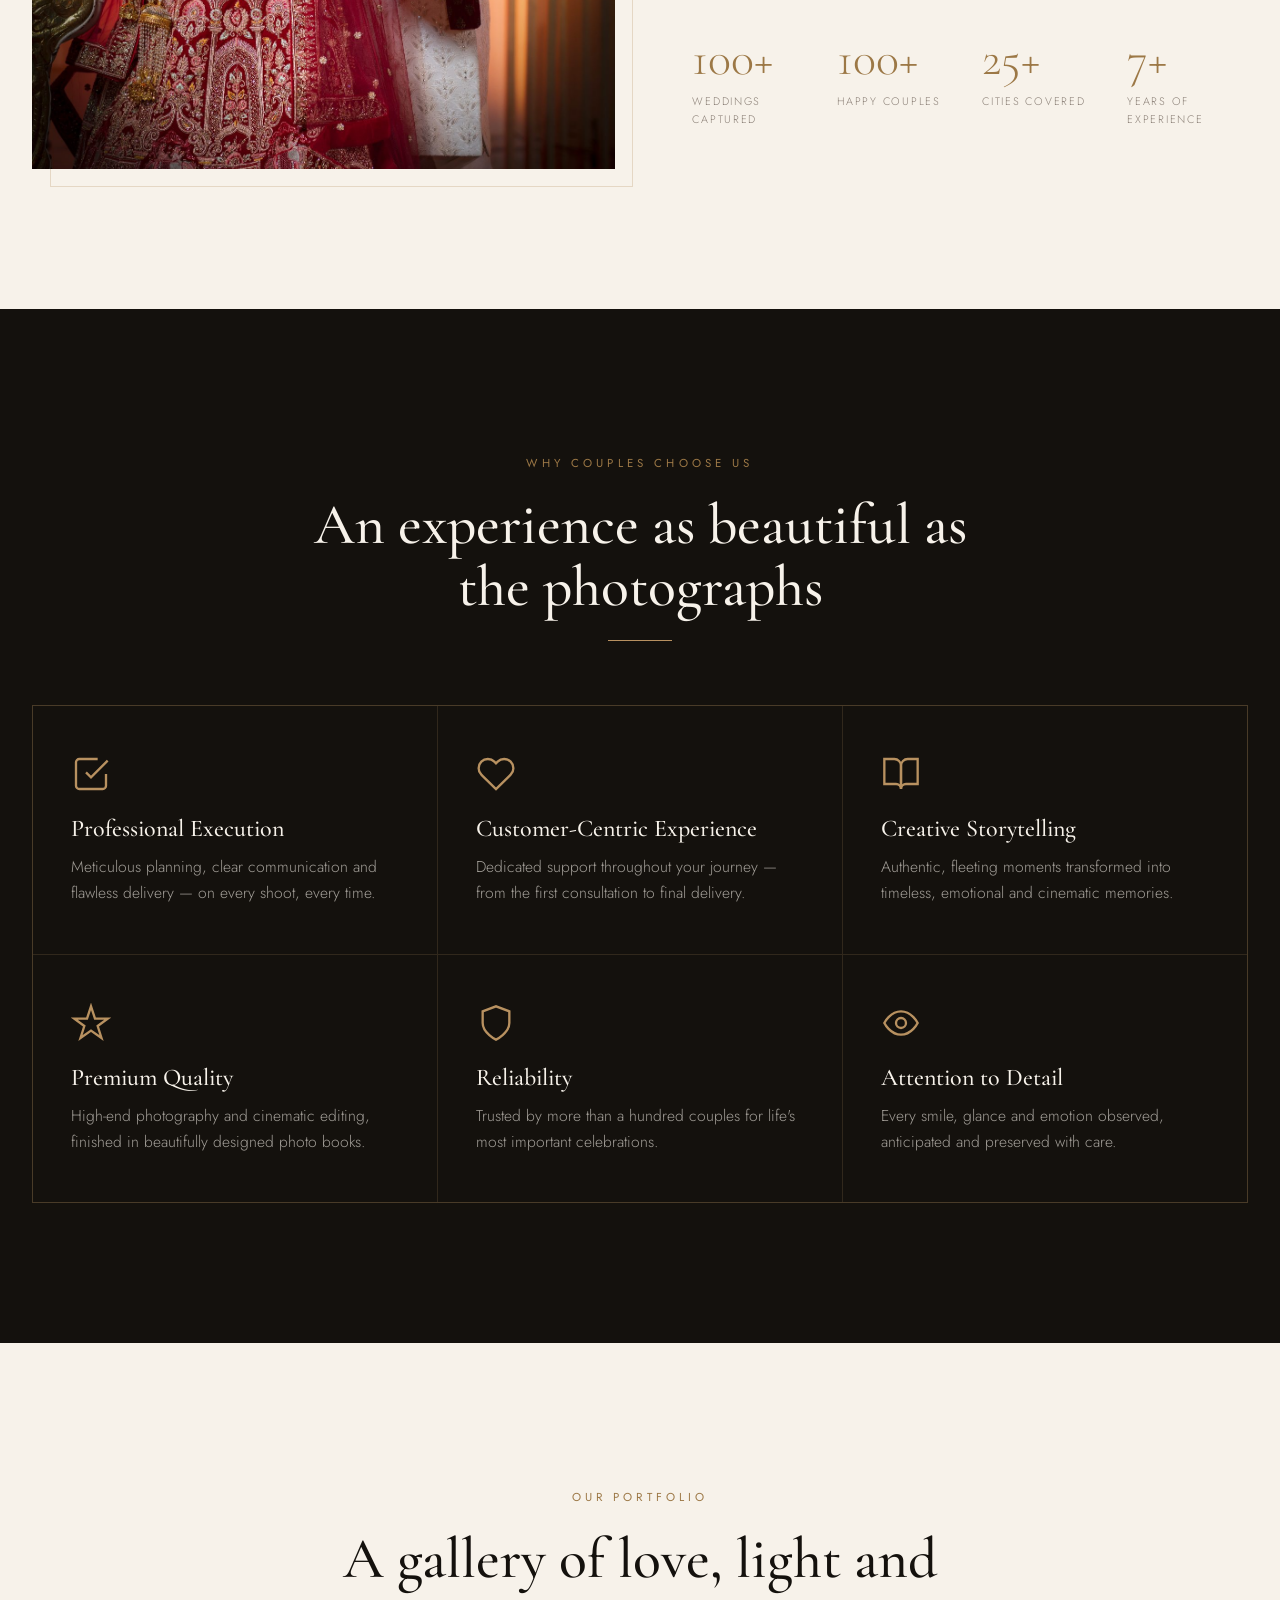
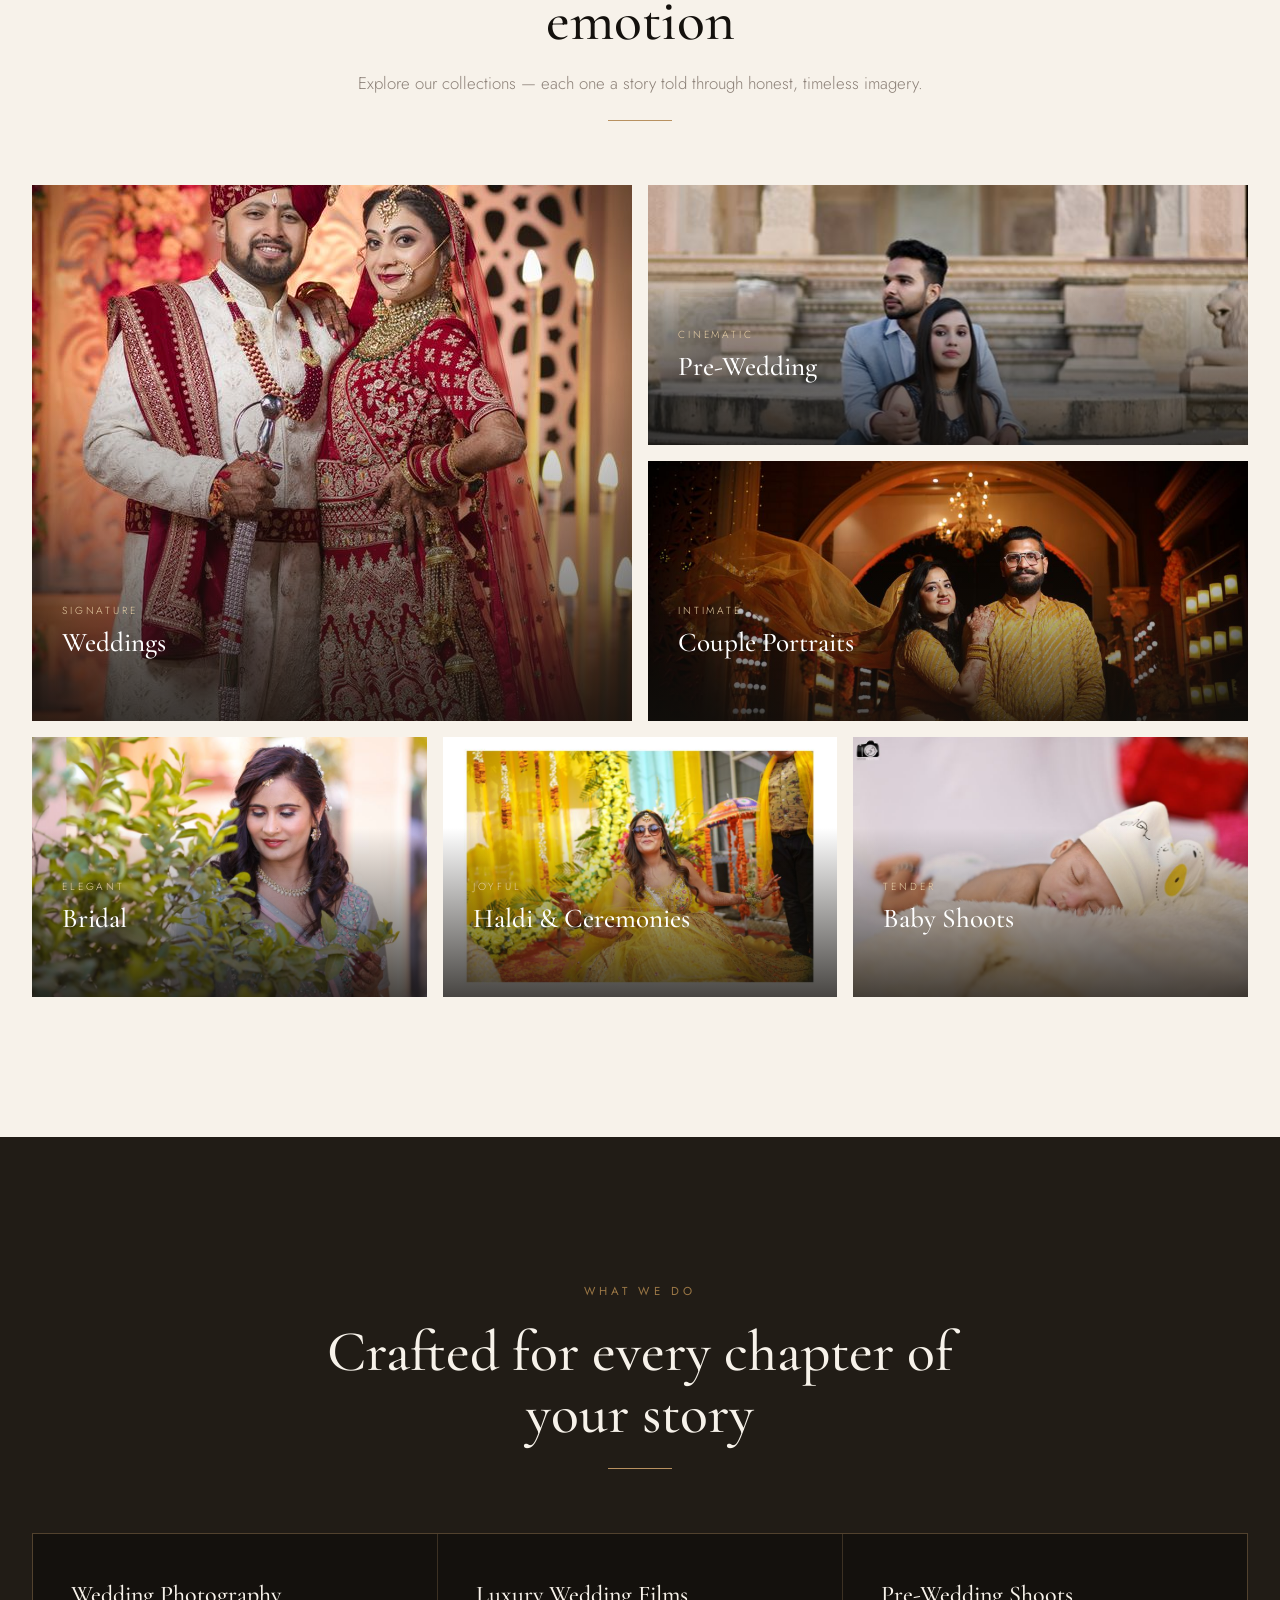
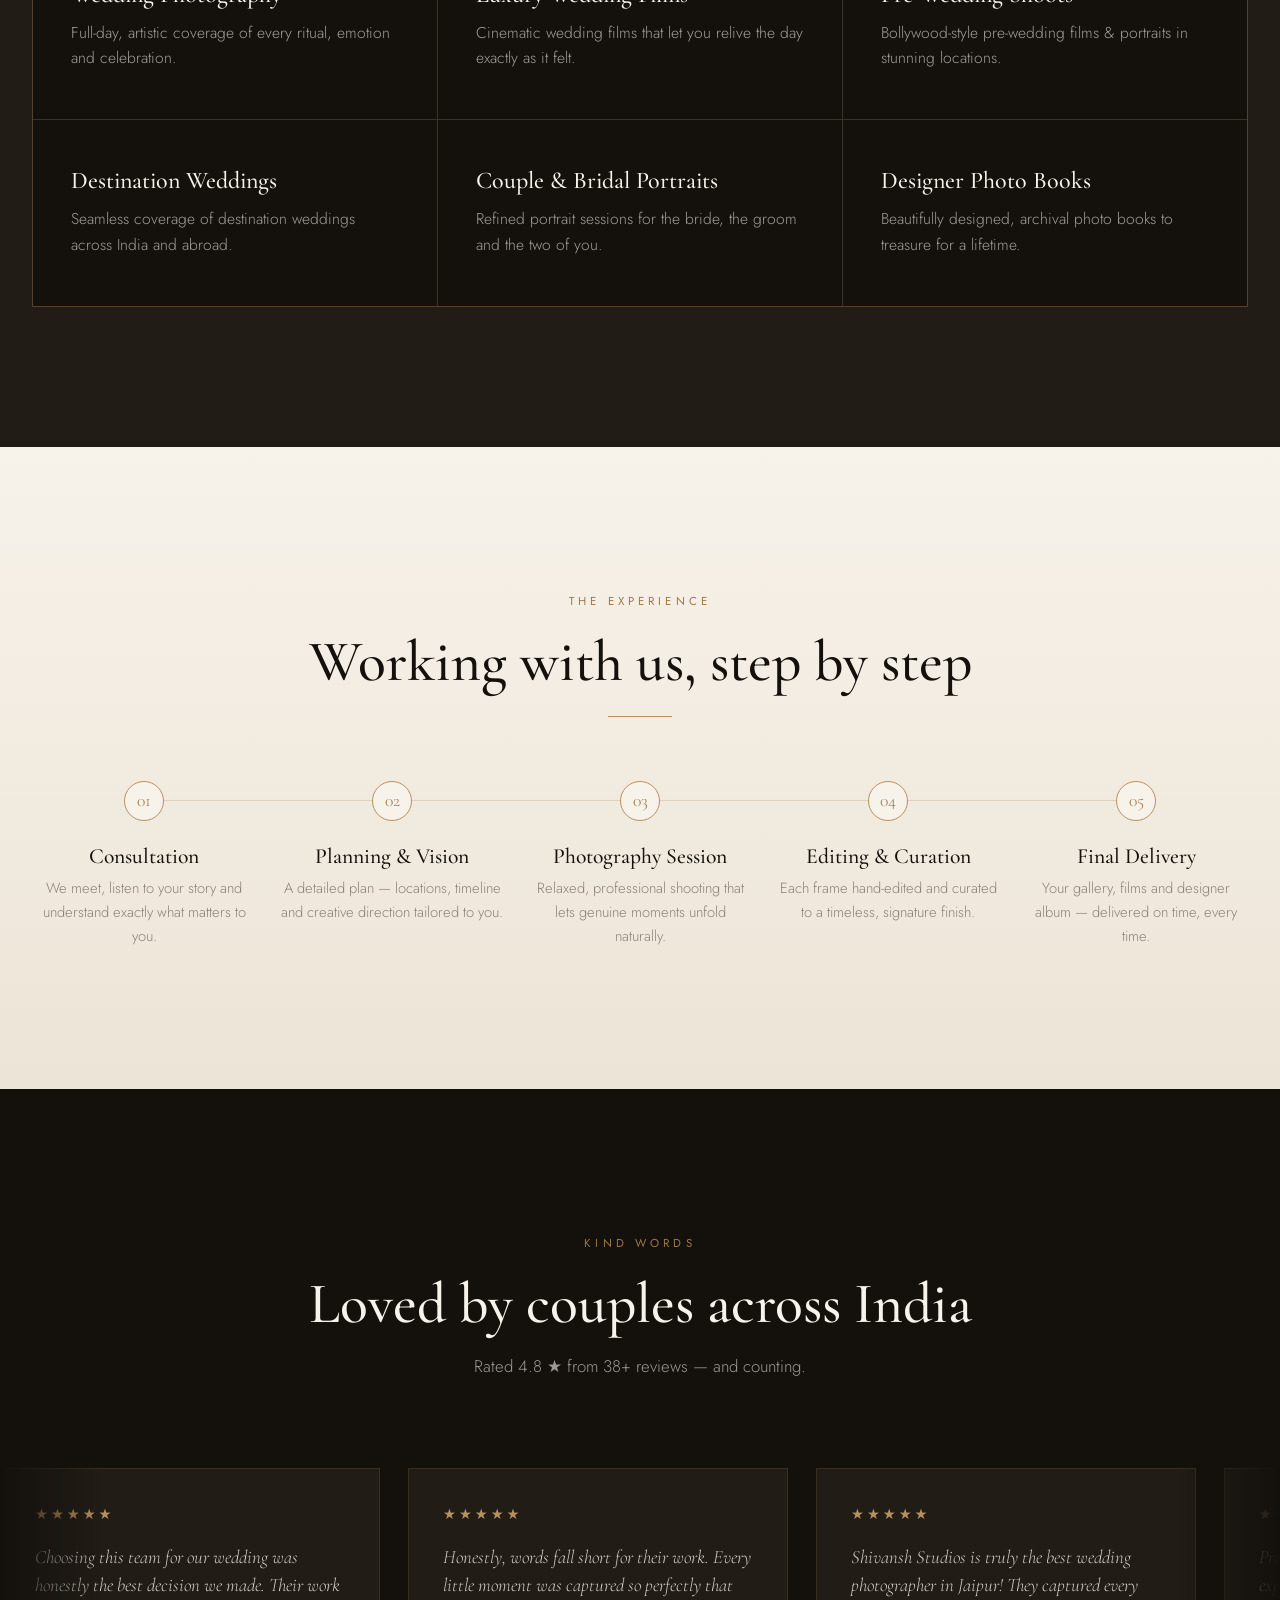
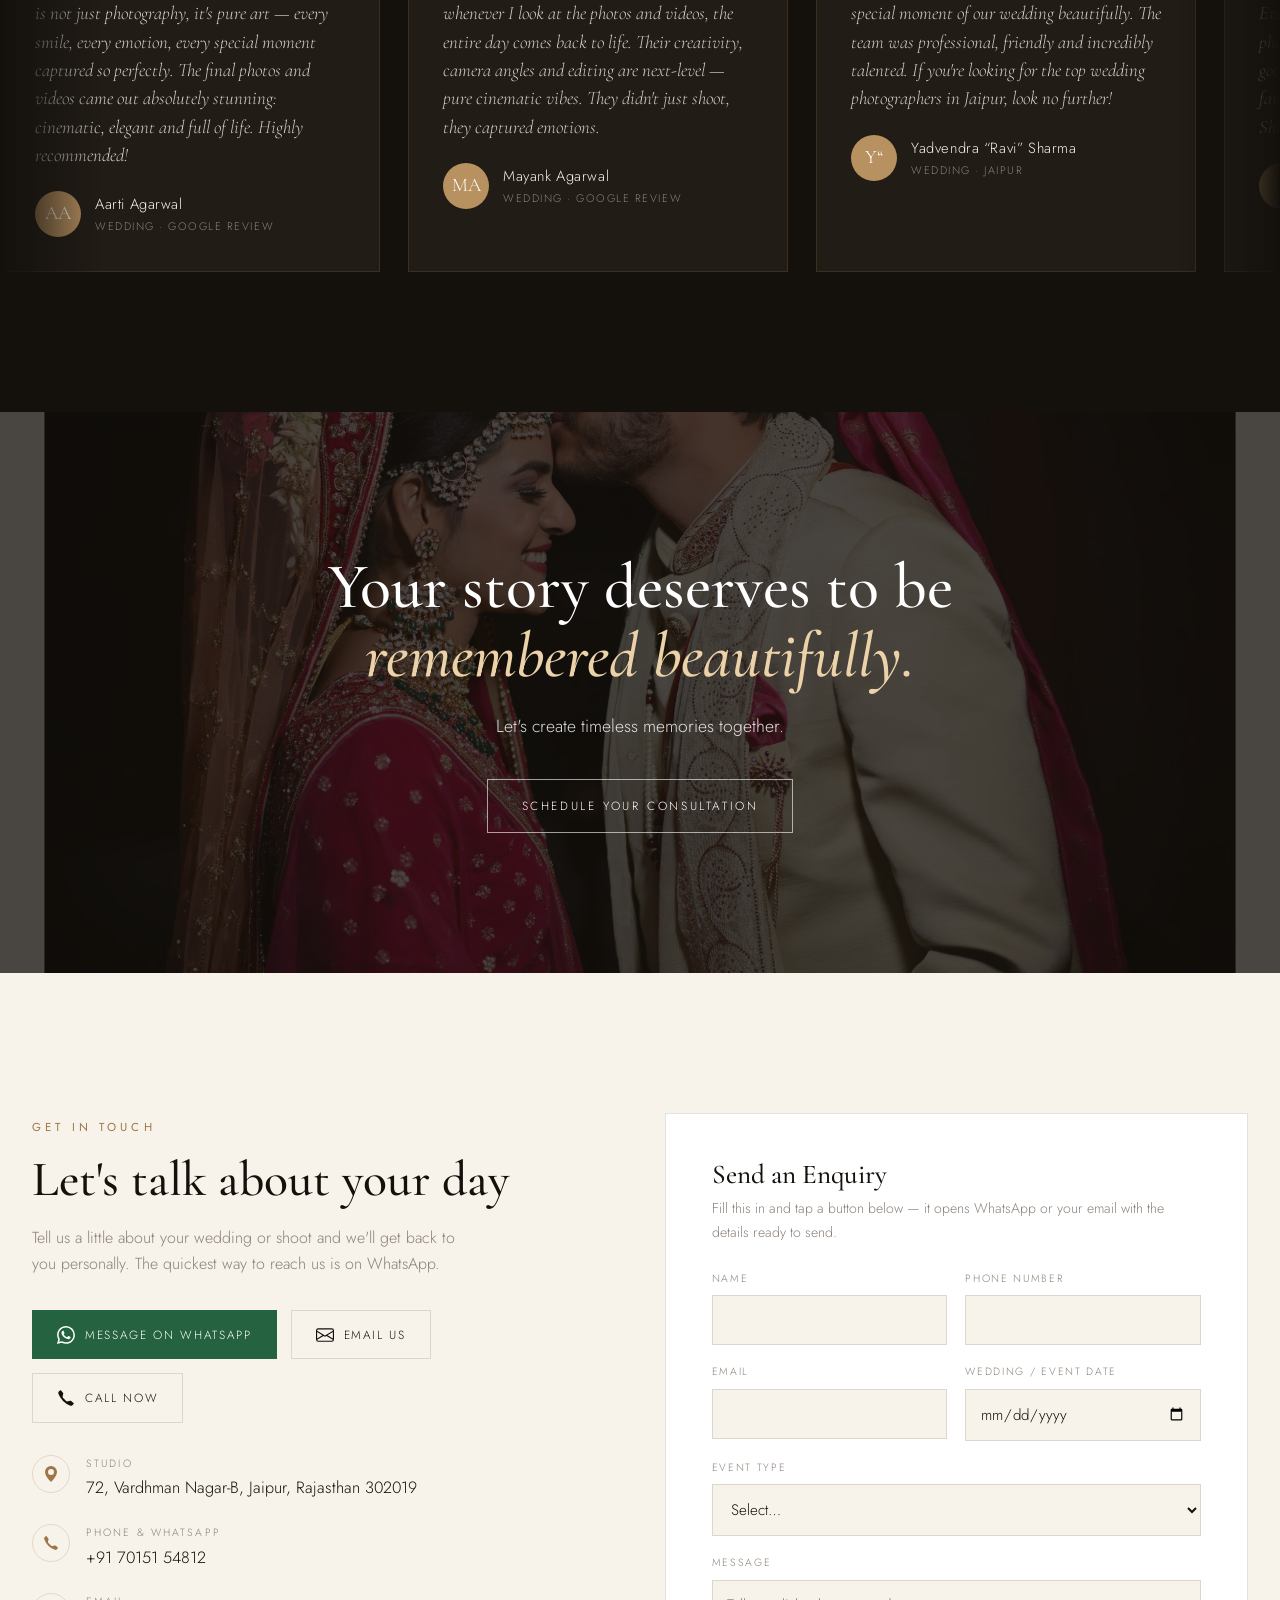
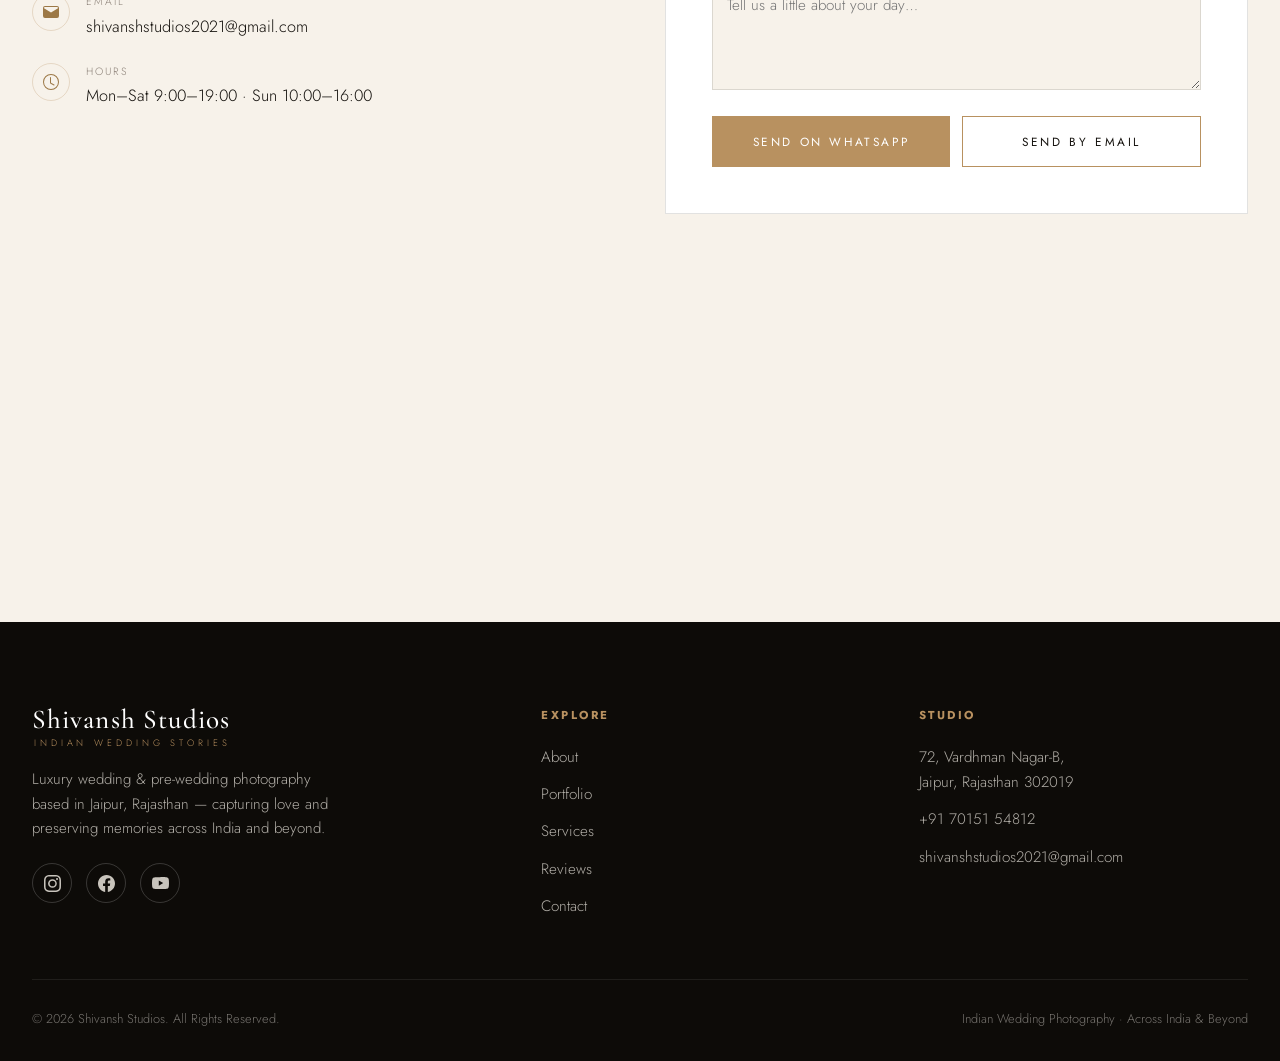
==== commit 3c1ba151: "Keep only hero minimal (one-line headline); revert About/Why/Services/Process to descriptive" ====
--- a/index.html
+++ b/index.html
@@ -92,7 +92,7 @@
     <div class="hero-slides" aria-hidden="true"></div>
     <div class="hero-inner">
       <span class="eyebrow">Luxury Indian Wedding Photography</span>
-      <h1>Capturing Love.<br>Preserving Memories.<br><em>Creating Timeless Stories.</em></h1>
+      <h1>Capturing Love. Preserving Memories. <em>Creating Timeless Stories.</em></h1>
       <p>Luxury wedding &amp; pre-wedding photography, crafted with artistry.</p>
       <div class="hero-cta">
         <a href="#portfolio" class="btn btn--solid">View Portfolio</a>
@@ -112,8 +112,8 @@
         <div class="about-copy">
           <span class="eyebrow reveal">About Shivansh Studios</span>
           <h2 class="reveal d1">Storytellers of the great Indian wedding</h2>
-          <p class="about-lead reveal d1">"The most beautiful photographs are the ones that let you relive the emotion, years later."</p>
-          <p class="reveal d2">A passion-driven studio based in Jaipur, capturing weddings across India and beyond — where artistic vision meets meticulous craft.</p>
+          <p class="about-lead reveal d1">"Every wedding tells a story unlike any other. We believe the most beautiful photographs are the ones that let you relive the emotion years later."</p>
+          <p class="reveal d2">For over seven years we have been a passion-driven studio, based in Jaipur, offering a full range of professional wedding photography and cinematography to couples across India and beyond. Our aim is simple — to capture your most loved moments authentically, without ever losing their natural emotion. We pair artistic vision with meticulous execution so every glance, every tear, and every celebration is preserved beautifully.</p>
           <div class="stats reveal d2">
             <div class="stat"><div class="num"><span data-count="100" data-suffix="+">0</span></div><div class="lbl">Weddings Captured</div></div>
             <div class="stat"><div class="num"><span data-count="100" data-suffix="+">0</span></div><div class="lbl">Happy Couples</div></div>
@@ -137,32 +137,32 @@
         <article class="why-card reveal">
           <div class="ic"><svg viewBox="0 0 24 24" fill="none" stroke="currentColor" stroke-width="1.4"><path d="M9 11l3 3L22 4"/><path d="M21 12v7a2 2 0 0 1-2 2H5a2 2 0 0 1-2-2V5a2 2 0 0 1 2-2h11"/></svg></div>
           <h3>Professional Execution</h3>
-          <p>Meticulous planning. Flawless delivery.</p>
+          <p>Meticulous planning, clear communication and flawless delivery — on every shoot, every time.</p>
         </article>
         <article class="why-card reveal d1">
           <div class="ic"><svg viewBox="0 0 24 24" fill="none" stroke="currentColor" stroke-width="1.4"><path d="M20.8 4.6a5.5 5.5 0 0 0-7.8 0L12 5.6l-1-1a5.5 5.5 0 1 0-7.8 7.8l1 1L12 21l7.8-7.6 1-1a5.5 5.5 0 0 0 0-7.8z"/></svg></div>
           <h3>Customer-Centric Experience</h3>
-          <p>Dedicated support, start to finish.</p>
+          <p>Dedicated support throughout your journey — from the first consultation to final delivery.</p>
         </article>
         <article class="why-card reveal d2">
           <div class="ic"><svg viewBox="0 0 24 24" fill="none" stroke="currentColor" stroke-width="1.4"><path d="M2 3h6a4 4 0 0 1 4 4v14a3 3 0 0 0-3-3H2z"/><path d="M22 3h-6a4 4 0 0 0-4 4v14a3 3 0 0 1 3-3h7z"/></svg></div>
           <h3>Creative Storytelling</h3>
-          <p>Real moments, told beautifully.</p>
+          <p>Authentic, fleeting moments transformed into timeless, emotional and cinematic memories.</p>
         </article>
         <article class="why-card reveal">
           <div class="ic"><svg viewBox="0 0 24 24" fill="none" stroke="currentColor" stroke-width="1.4"><path d="M12 2l2.4 7.4H22l-6 4.4 2.3 7.2L12 16.6 5.7 21l2.3-7.2-6-4.4h7.6z"/></svg></div>
           <h3>Premium Quality</h3>
-          <p>Cinematic photography &amp; films.</p>
+          <p>High-end photography and cinematic editing, finished in beautifully designed photo books.</p>
         </article>
         <article class="why-card reveal d1">
           <div class="ic"><svg viewBox="0 0 24 24" fill="none" stroke="currentColor" stroke-width="1.4"><path d="M12 22s8-4 8-10V5l-8-3-8 3v7c0 6 8 10 8 10z"/></svg></div>
           <h3>Reliability</h3>
-          <p>Trusted by 100+ couples.</p>
+          <p>Trusted by more than a hundred couples for life's most important celebrations.</p>
         </article>
         <article class="why-card reveal d2">
           <div class="ic"><svg viewBox="0 0 24 24" fill="none" stroke="currentColor" stroke-width="1.4"><circle cx="12" cy="12" r="3"/><path d="M2 12s3.5-7 10-7 10 7 10 7-3.5 7-10 7-10-7-10-7z"/></svg></div>
           <h3>Attention to Detail</h3>
-          <p>Every glance, preserved with care.</p>
+          <p>Every smile, glance and emotion observed, anticipated and preserved with care.</p>
         </article>
       </div>
     </div>
@@ -215,12 +215,12 @@
         <div class="rule reveal d1"></div>
       </div>
       <div class="why-grid">
-        <article class="why-card reveal"><h3>Wedding Photography</h3><p>Artful coverage of every ritual &amp; emotion.</p></article>
-        <article class="why-card reveal d1"><h3>Luxury Wedding Films</h3><p>Cinematic films that relive the day.</p></article>
-        <article class="why-card reveal d2"><h3>Pre-Wedding Shoots</h3><p>Bollywood-style films &amp; portraits.</p></article>
-        <article class="why-card reveal"><h3>Destination Weddings</h3><p>Seamless coverage, anywhere.</p></article>
-        <article class="why-card reveal d1"><h3>Couple & Bridal Portraits</h3><p>Refined sessions for the two of you.</p></article>
-        <article class="why-card reveal d2"><h3>Designer Photo Books</h3><p>Archival albums to treasure.</p></article>
+        <article class="why-card reveal"><h3>Wedding Photography</h3><p>Full-day, artistic coverage of every ritual, emotion and celebration.</p></article>
+        <article class="why-card reveal d1"><h3>Luxury Wedding Films</h3><p>Cinematic wedding films that let you relive the day exactly as it felt.</p></article>
+        <article class="why-card reveal d2"><h3>Pre-Wedding Shoots</h3><p>Bollywood-style pre-wedding films & portraits in stunning locations.</p></article>
+        <article class="why-card reveal"><h3>Destination Weddings</h3><p>Seamless coverage of destination weddings across India and abroad.</p></article>
+        <article class="why-card reveal d1"><h3>Couple & Bridal Portraits</h3><p>Refined portrait sessions for the bride, the groom and the two of you.</p></article>
+        <article class="why-card reveal d2"><h3>Designer Photo Books</h3><p>Beautifully designed, archival photo books to treasure for a lifetime.</p></article>
       </div>
     </div>
   </section>
@@ -234,11 +234,11 @@
         <div class="rule reveal d1"></div>
       </div>
       <div class="timeline reveal">
-        <div class="step"><div class="dot">01</div><h3>Consultation</h3><p>We listen to your story.</p></div>
-        <div class="step"><div class="dot">02</div><h3>Planning &amp; Vision</h3><p>A plan tailored to you.</p></div>
-        <div class="step"><div class="dot">03</div><h3>Photography Session</h3><p>Relaxed, natural, unscripted.</p></div>
-        <div class="step"><div class="dot">04</div><h3>Editing &amp; Curation</h3><p>Hand-edited to a timeless finish.</p></div>
-        <div class="step"><div class="dot">05</div><h3>Final Delivery</h3><p>Gallery, films &amp; album — on time.</p></div>
+        <div class="step"><div class="dot">01</div><h3>Consultation</h3><p>We meet, listen to your story and understand exactly what matters to you.</p></div>
+        <div class="step"><div class="dot">02</div><h3>Planning &amp; Vision</h3><p>A detailed plan — locations, timeline and creative direction tailored to you.</p></div>
+        <div class="step"><div class="dot">03</div><h3>Photography Session</h3><p>Relaxed, professional shooting that lets genuine moments unfold naturally.</p></div>
+        <div class="step"><div class="dot">04</div><h3>Editing &amp; Curation</h3><p>Each frame hand-edited and curated to a timeless, signature finish.</p></div>
+        <div class="step"><div class="dot">05</div><h3>Final Delivery</h3><p>Your gallery, films and designer album — delivered on time, every time.</p></div>
       </div>
     </div>
   </section>
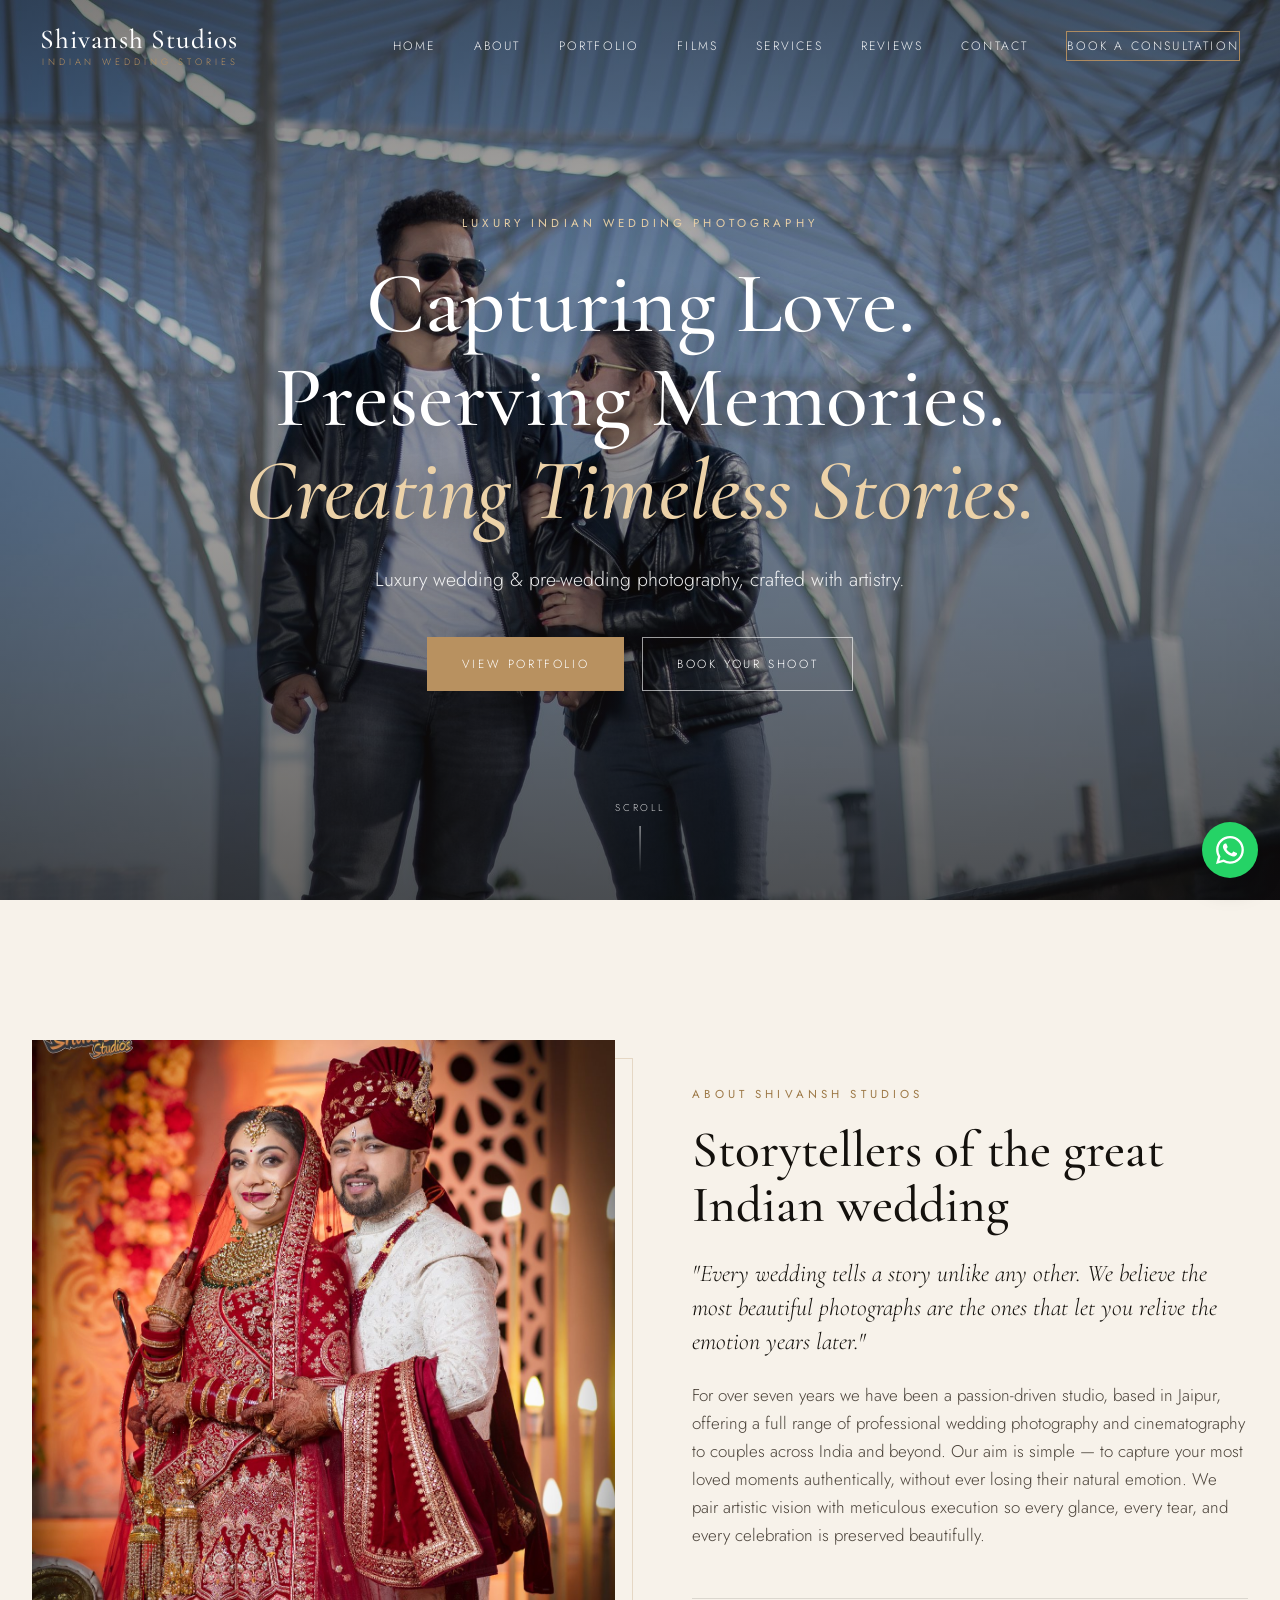
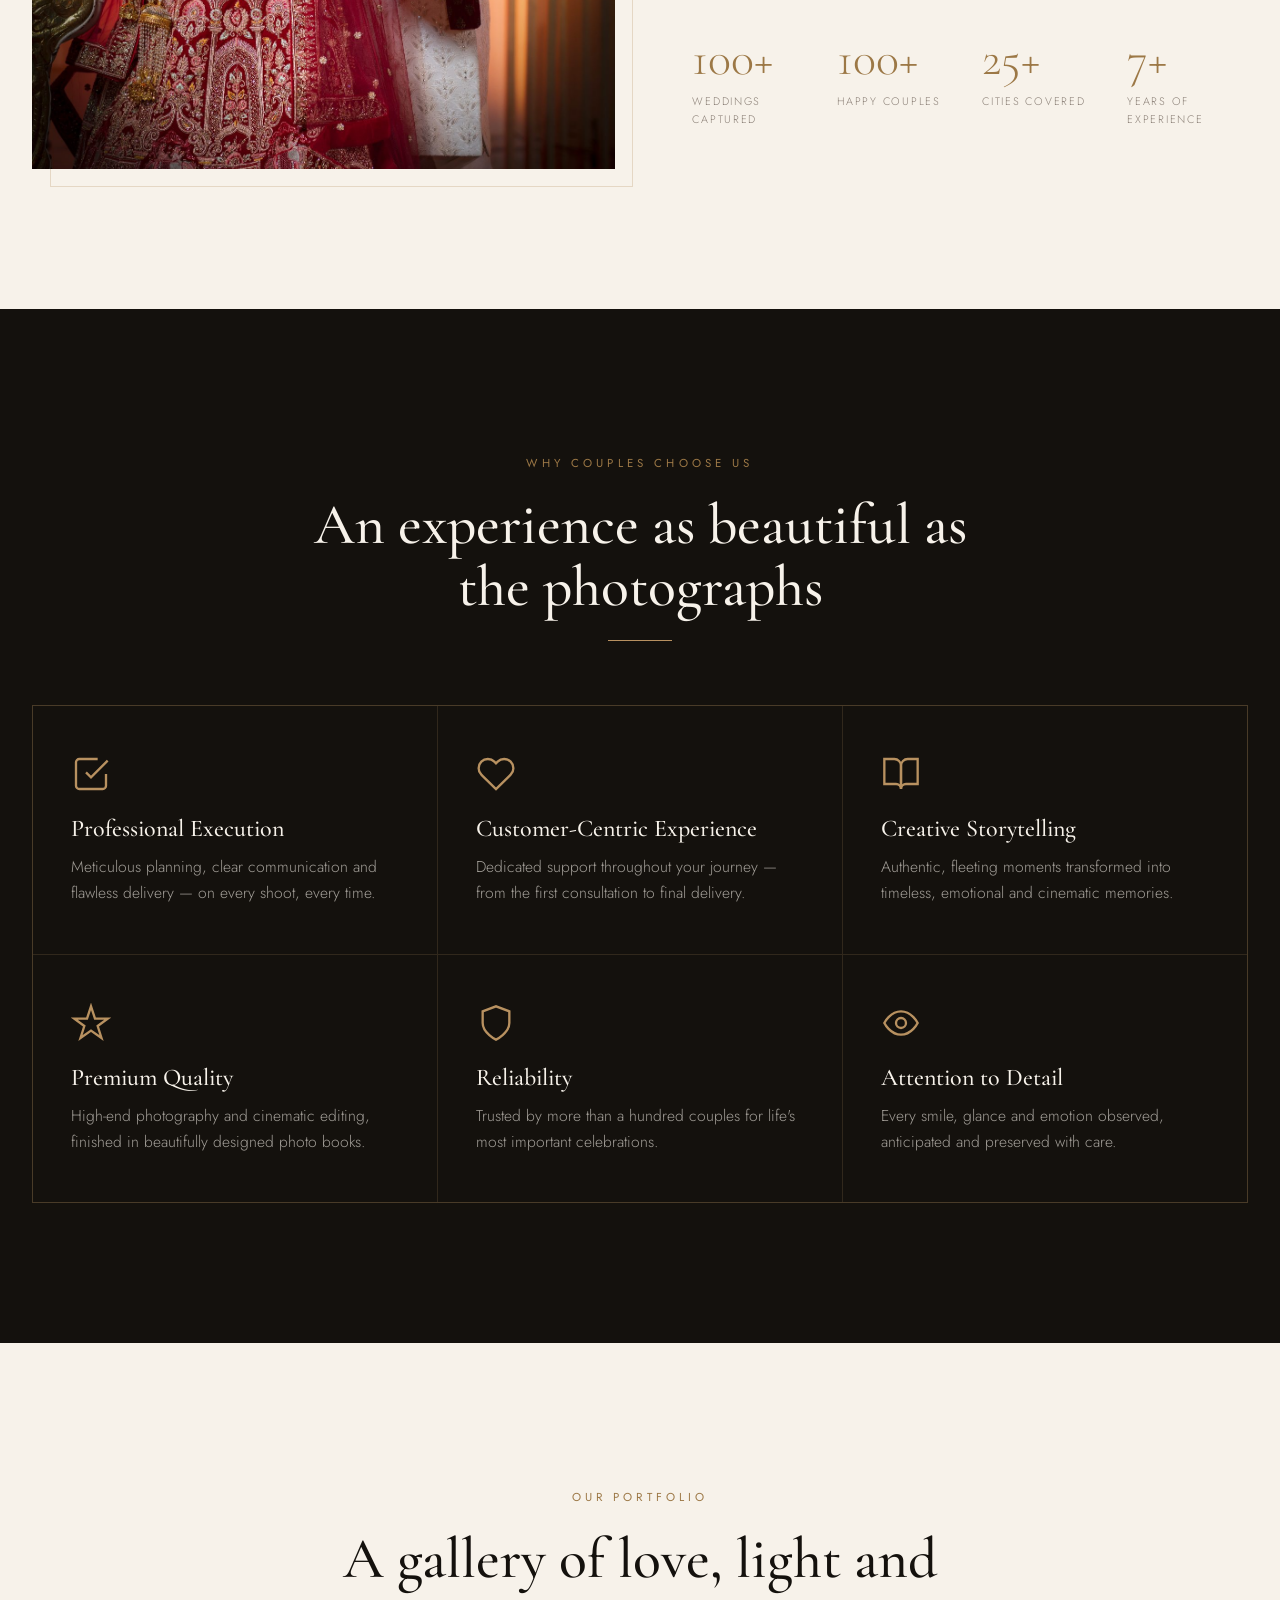
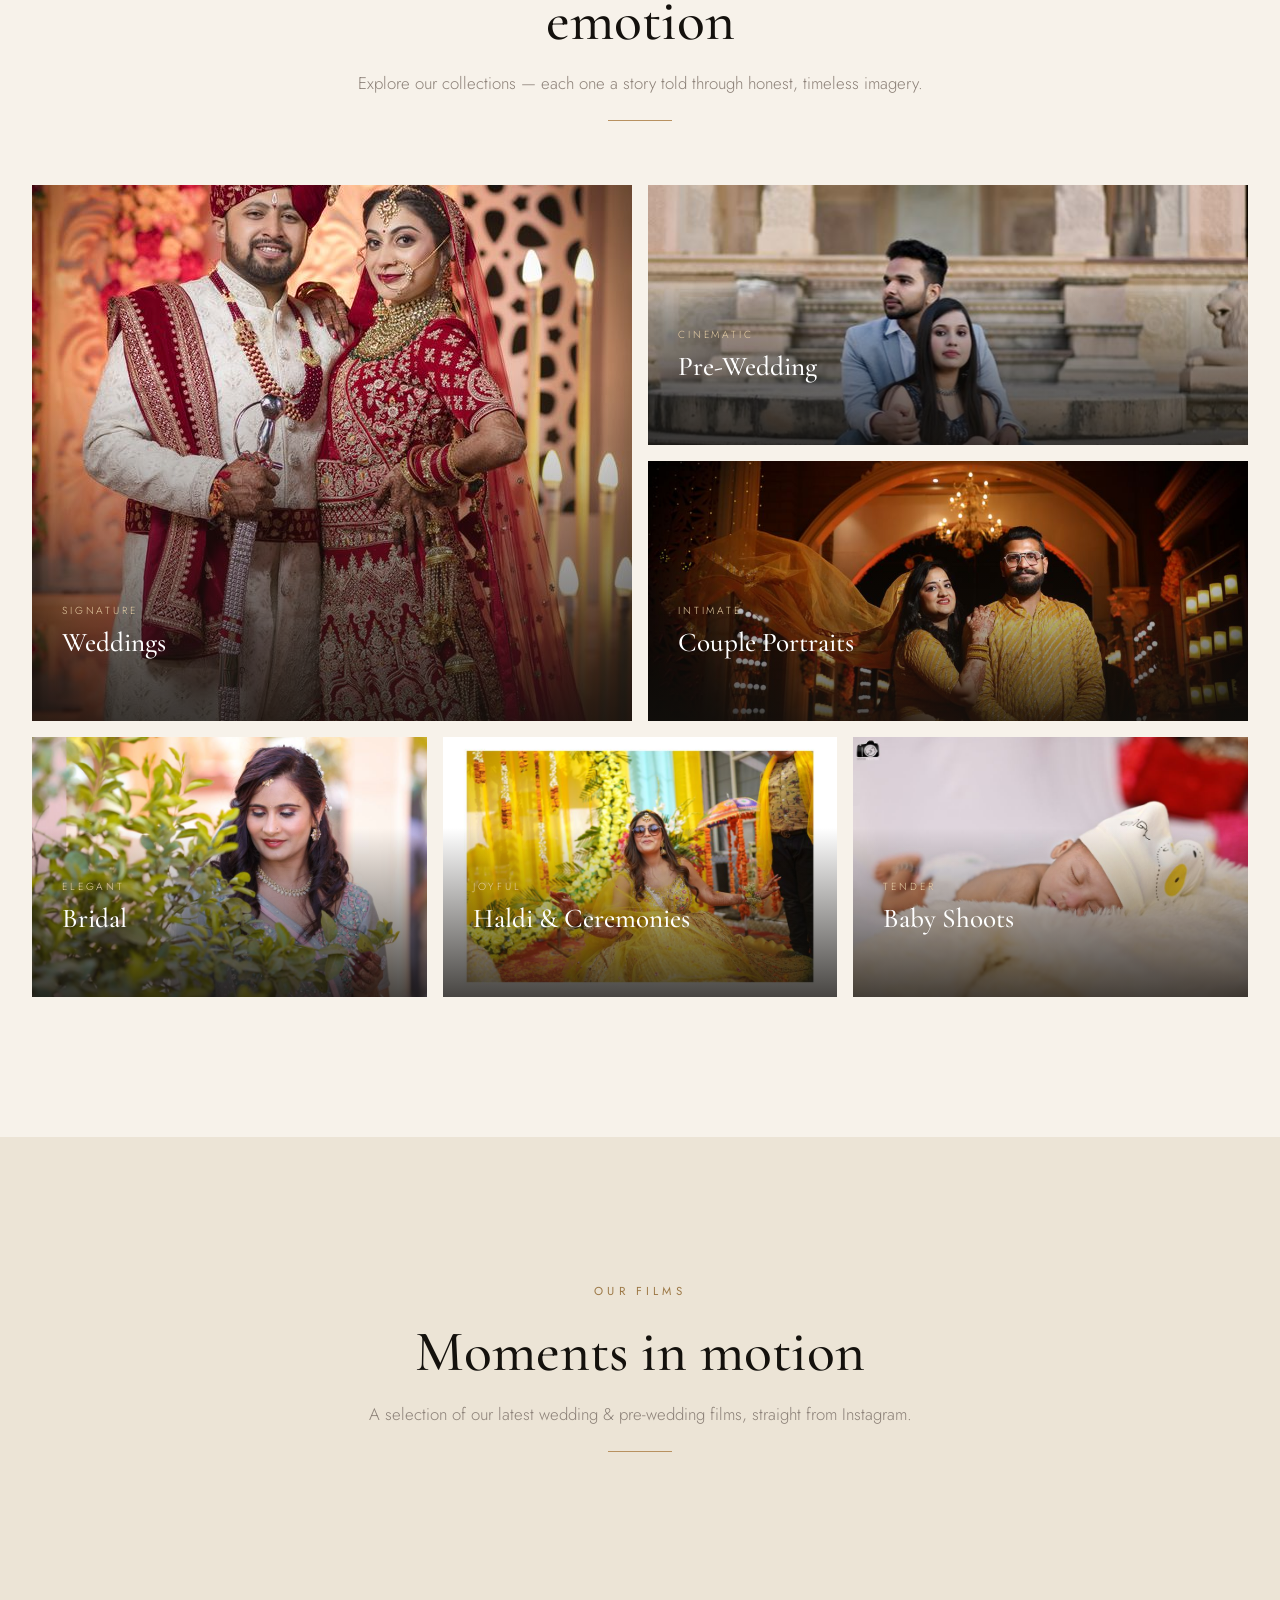
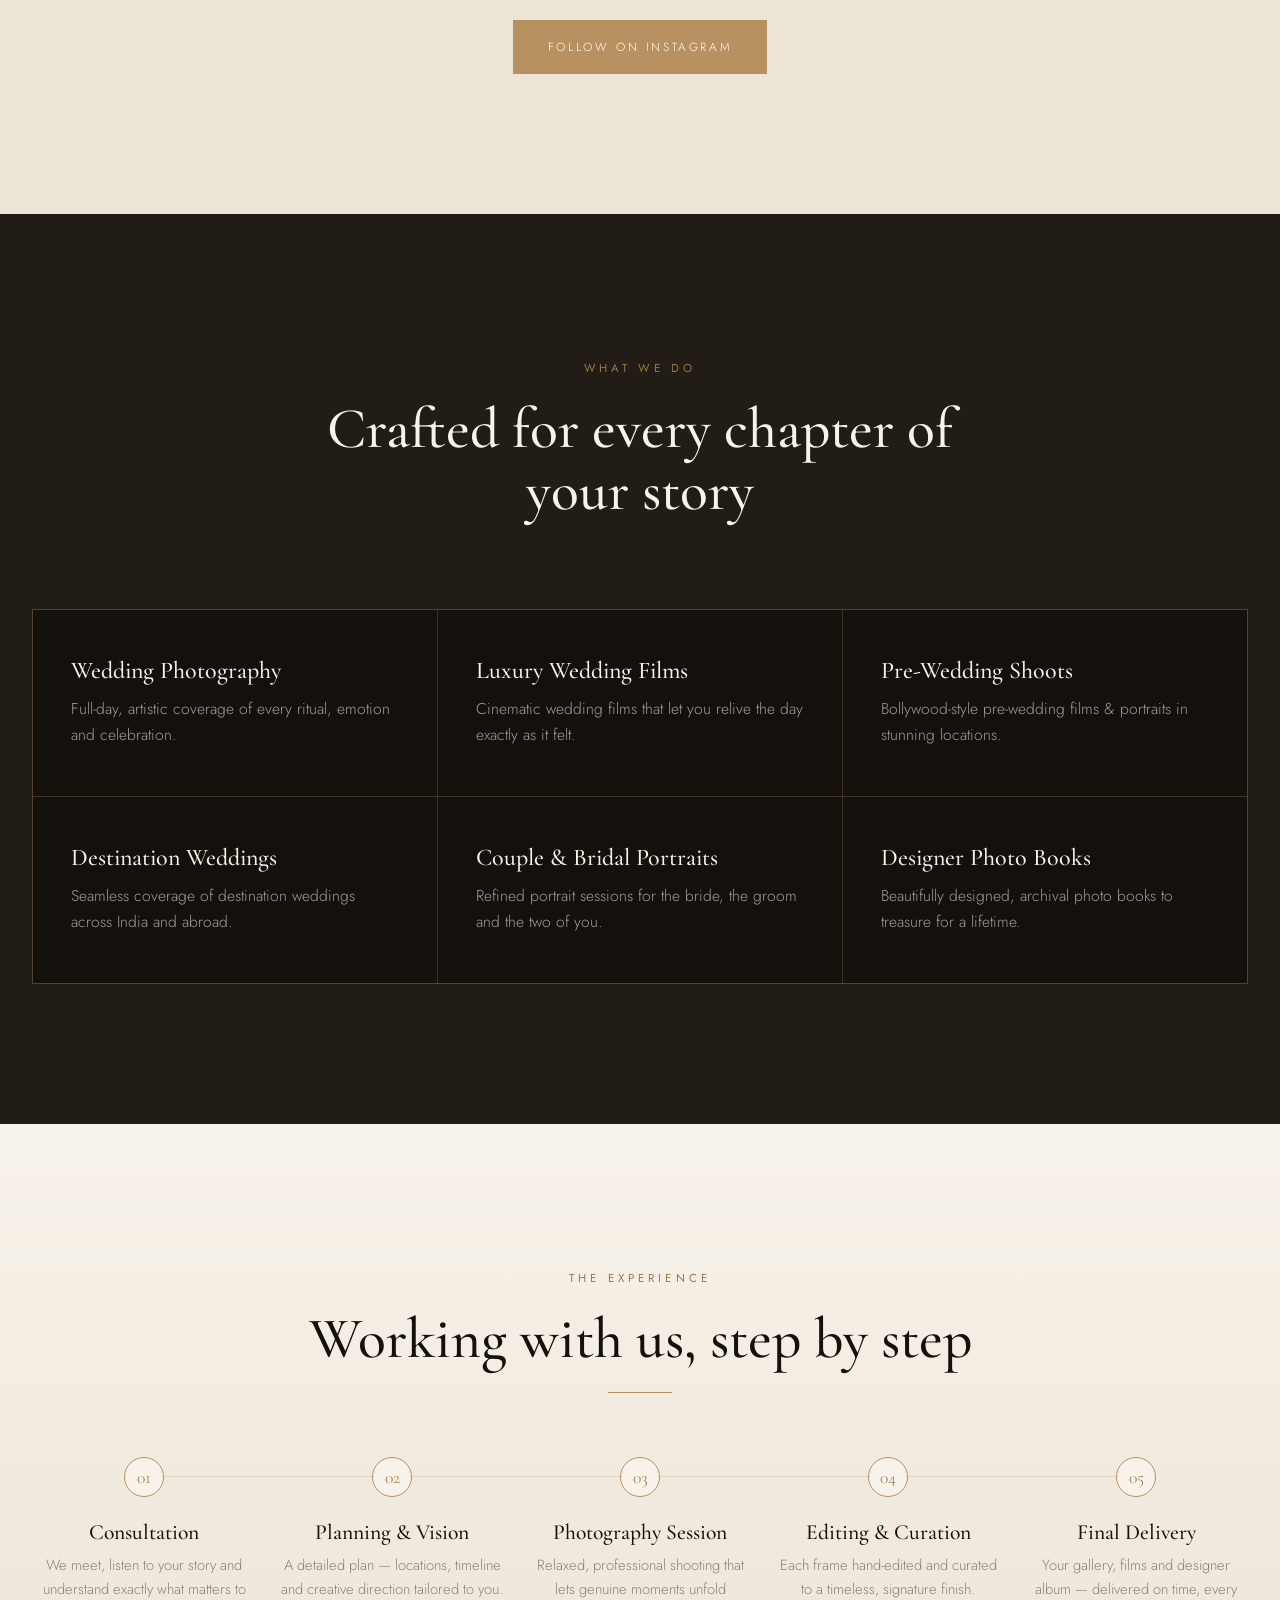
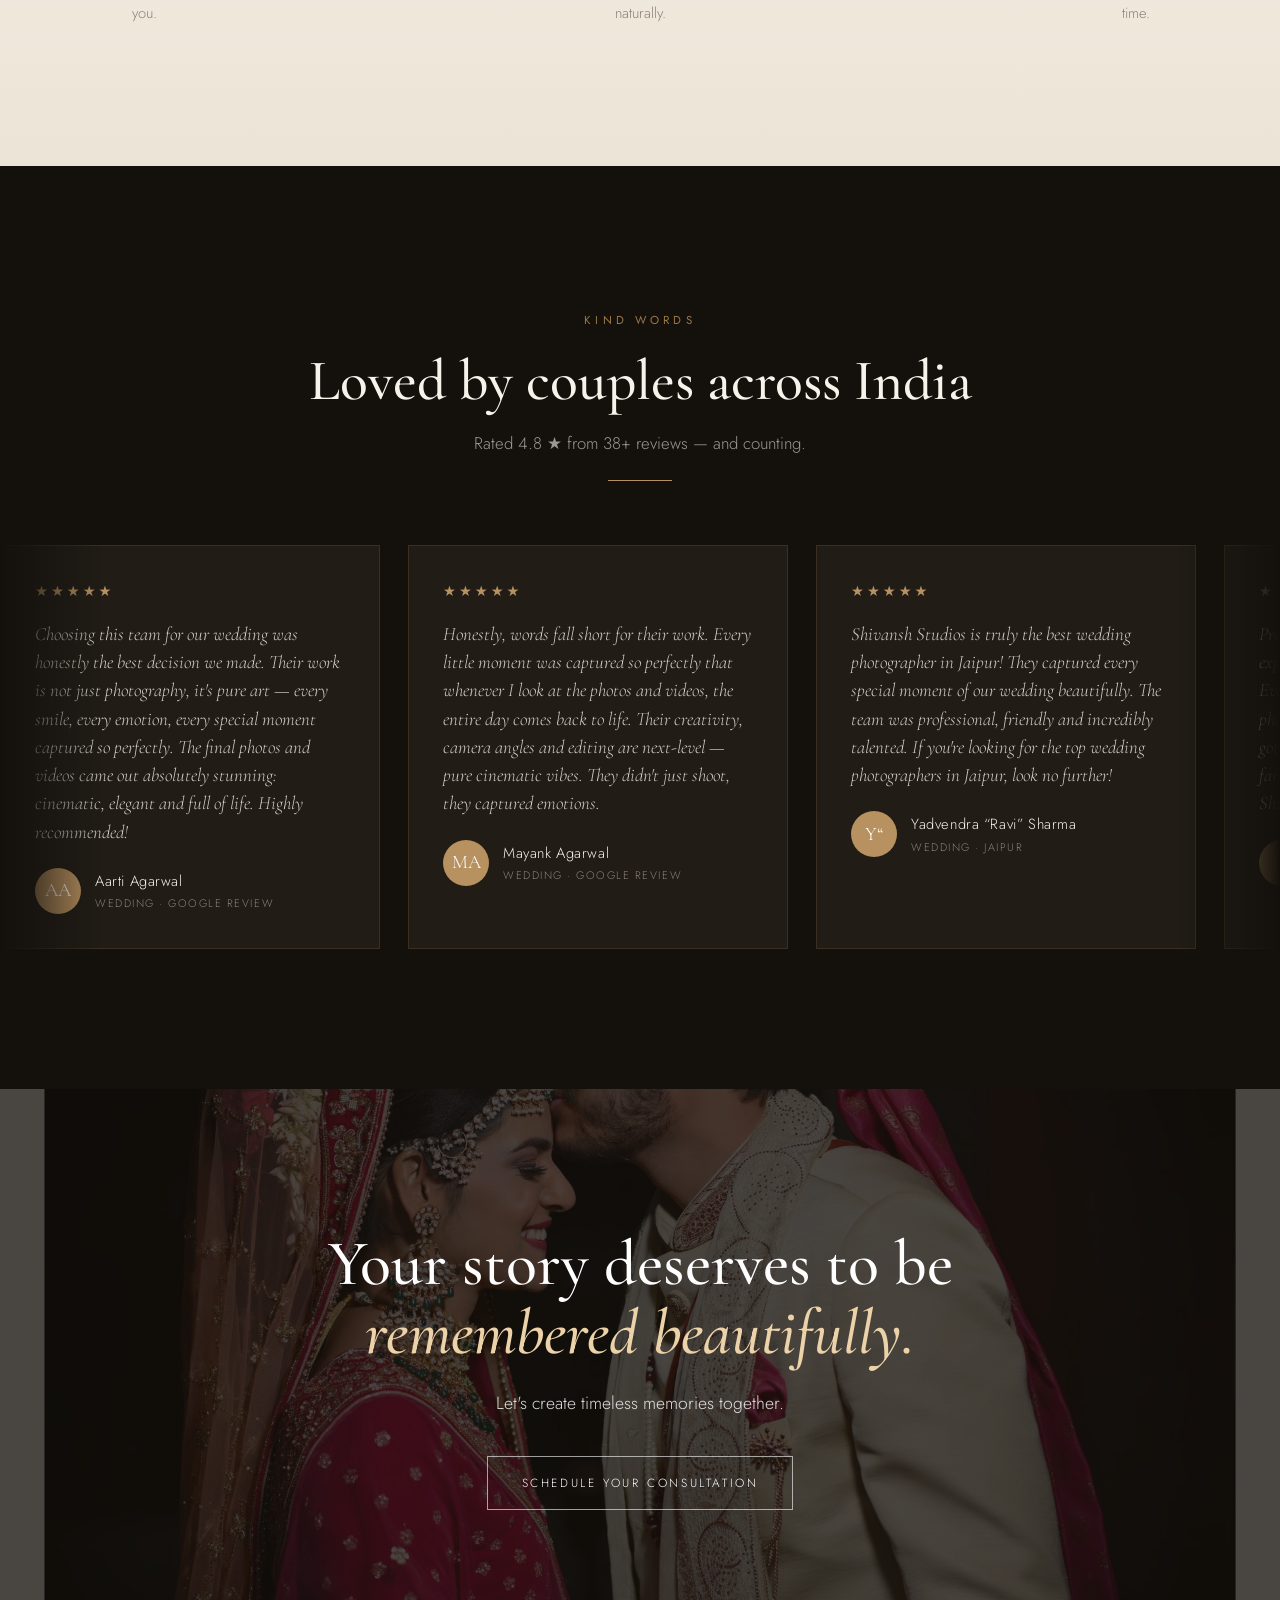
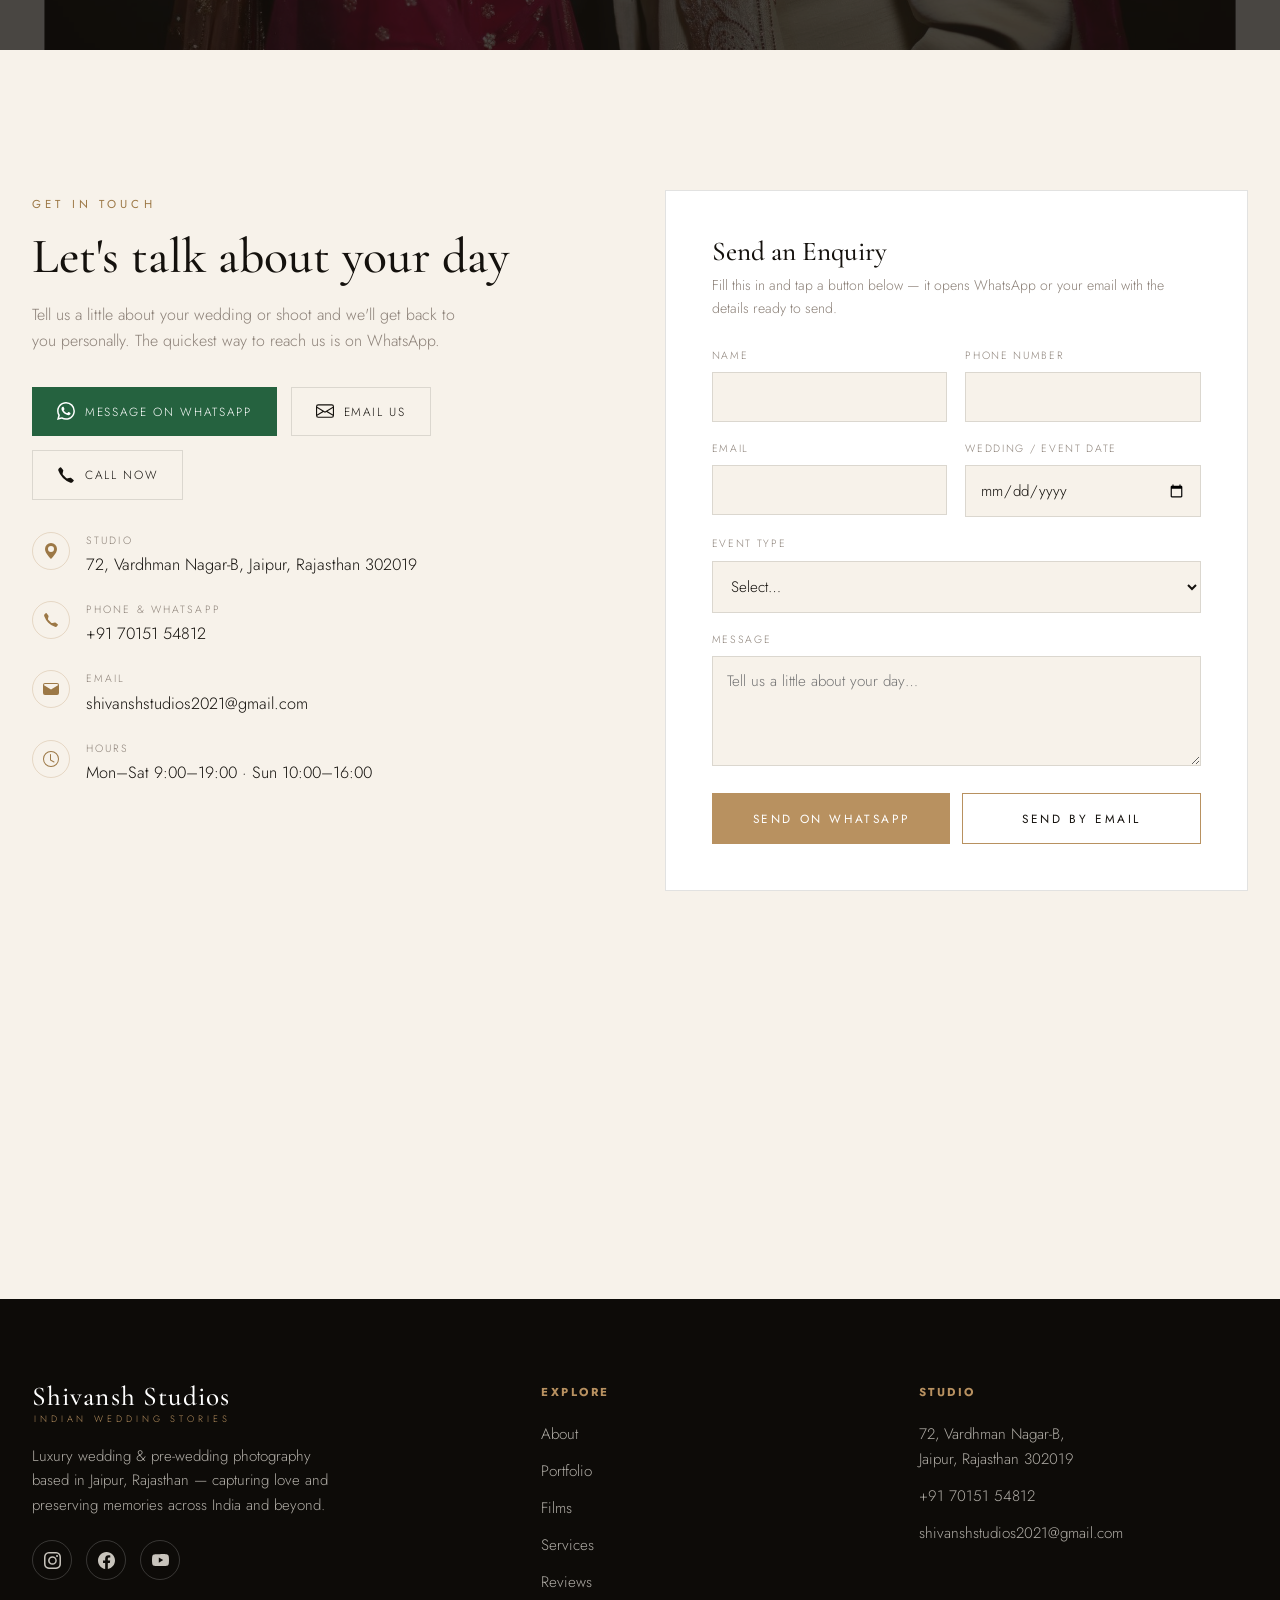
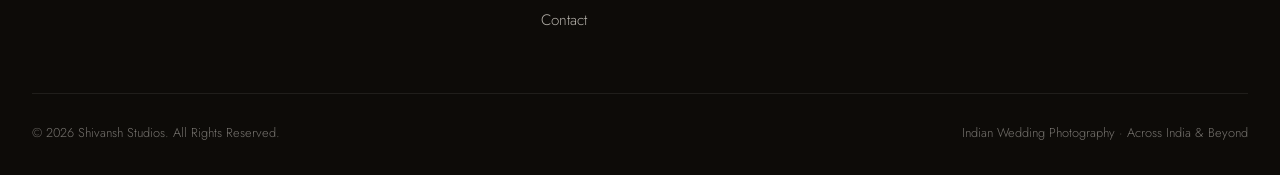
==== commit e4d4e2e7: "Add Films section with 8 Instagram reel embeds + nav/footer links" ====
--- a/index.html
+++ b/index.html
@@ -79,6 +79,7 @@
       <a href="#home">Home</a>
       <a href="#about">About</a>
       <a href="#portfolio">Portfolio</a>
+      <a href="#films">Films</a>
       <a href="#services">Services</a>
       <a href="#reviews">Reviews</a>
       <a href="#contact">Contact</a>
@@ -206,6 +207,31 @@
     </div>
   </section>
 
+  <!-- ===================== FILMS ===================== -->
+  <section class="films" id="films" style="background:var(--ivory-dim)">
+    <div class="container">
+      <div class="section-head">
+        <span class="eyebrow reveal">Our Films</span>
+        <h2 class="reveal d1">Moments in motion</h2>
+        <p class="reveal d1">A selection of our latest wedding &amp; pre-wedding films, straight from Instagram.</p>
+        <div class="rule reveal d1"></div>
+      </div>
+      <div class="films-grid">
+        <blockquote class="instagram-media" data-instgrm-permalink="https://www.instagram.com/p/DWwRSGfEq7T/" data-instgrm-version="14"></blockquote>
+        <blockquote class="instagram-media" data-instgrm-permalink="https://www.instagram.com/p/DYcL3hrykug/" data-instgrm-version="14"></blockquote>
+        <blockquote class="instagram-media" data-instgrm-permalink="https://www.instagram.com/p/DY-FJcDSUGx/" data-instgrm-version="14"></blockquote>
+        <blockquote class="instagram-media" data-instgrm-permalink="https://www.instagram.com/p/DSsQ6kFkpJt/" data-instgrm-version="14"></blockquote>
+        <blockquote class="instagram-media" data-instgrm-permalink="https://www.instagram.com/p/DSAVvH9Ejqj/" data-instgrm-version="14"></blockquote>
+        <blockquote class="instagram-media" data-instgrm-permalink="https://www.instagram.com/p/DVKrNbpEgKx/" data-instgrm-version="14"></blockquote>
+        <blockquote class="instagram-media" data-instgrm-permalink="https://www.instagram.com/p/DNH52V6RoZ5/" data-instgrm-version="14"></blockquote>
+        <blockquote class="instagram-media" data-instgrm-permalink="https://www.instagram.com/p/DK1HSA8x39E/" data-instgrm-version="14"></blockquote>
+      </div>
+      <div class="films-cta">
+        <a class="btn btn--solid" href="https://www.instagram.com/shivansh_studios/" target="_blank" rel="noopener">Follow on Instagram</a>
+      </div>
+    </div>
+  </section>
+
   <!-- ===================== SERVICES ===================== -->
   <section class="why" id="services" style="background:var(--ink-soft)">
     <div class="container">
@@ -371,6 +397,7 @@
           <h4>Explore</h4>
           <a href="#about">About</a>
           <a href="#portfolio">Portfolio</a>
+          <a href="#films">Films</a>
           <a href="#services">Services</a>
           <a href="#reviews">Reviews</a>
           <a href="#contact">Contact</a>
@@ -393,6 +420,7 @@
     <svg viewBox="0 0 16 16" fill="currentColor"><path d="M13.601 2.326A7.85 7.85 0 0 0 7.994 0C3.627 0 .068 3.558.064 7.926c0 1.399.366 2.76 1.057 3.965L0 16l4.204-1.102a7.9 7.9 0 0 0 3.79.965h.004c4.368 0 7.926-3.558 7.93-7.93A7.9 7.9 0 0 0 13.6 2.326zM7.994 14.521a6.6 6.6 0 0 1-3.356-.92l-.24-.144-2.494.654.666-2.433-.156-.251a6.56 6.56 0 0 1-1.007-3.505c0-3.626 2.957-6.584 6.591-6.584a6.56 6.56 0 0 1 4.66 1.931 6.56 6.56 0 0 1 1.928 4.66c-.004 3.639-2.961 6.592-6.592 6.592m3.615-4.934c-.197-.099-1.17-.578-1.353-.646-.182-.065-.315-.099-.445.099-.133.197-.513.646-.627.775-.114.133-.232.148-.43.05-.197-.1-.836-.308-1.592-.985-.59-.525-.985-1.175-1.103-1.372-.114-.198-.011-.304.088-.403.087-.088.197-.232.296-.346.1-.114.133-.198.198-.33.065-.134.034-.248-.015-.347-.05-.099-.445-1.076-.612-1.47-.16-.389-.323-.335-.445-.34-.114-.007-.247-.007-.38-.007a.73.73 0 0 0-.529.247c-.182.198-.691.677-.691 1.654s.71 1.916.81 2.049c.098.133 1.394 2.132 3.383 2.992.47.205.84.326 1.129.418.475.152.904.129 1.246.08.38-.058 1.171-.48 1.338-.943.164-.464.164-.86.114-.943-.049-.084-.182-.133-.38-.232"/></svg>
   </a>
 
+  <script async src="//www.instagram.com/embed.js"></script>
   <script src="js/gallery-data.js"></script>
   <script src="js/reviews.js"></script>
   <script src="js/main.js"></script>
--- a/css/style.css
+++ b/css/style.css
@@ -380,3 +380,20 @@
   .hero-cta { flex-direction: column; align-items: center; }
   .hero-cta .btn { width: 100%; max-width: 280px; justify-content: center; }
 }
+
+/* ---------- films (Instagram embeds) ---------- */
+.films-grid {
+  display: grid;
+  grid-template-columns: repeat(auto-fill, minmax(290px, 1fr));
+  gap: 26px;
+  align-items: start;
+}
+.films-grid .instagram-media {
+  min-width: 0 !important;
+  width: 100% !important;
+  margin: 0 !important;
+}
+.films-cta { text-align: center; margin-top: 52px; }
+@media (max-width: 620px) {
+  .films-grid { grid-template-columns: 1fr; max-width: 420px; margin: 0 auto; }
+}
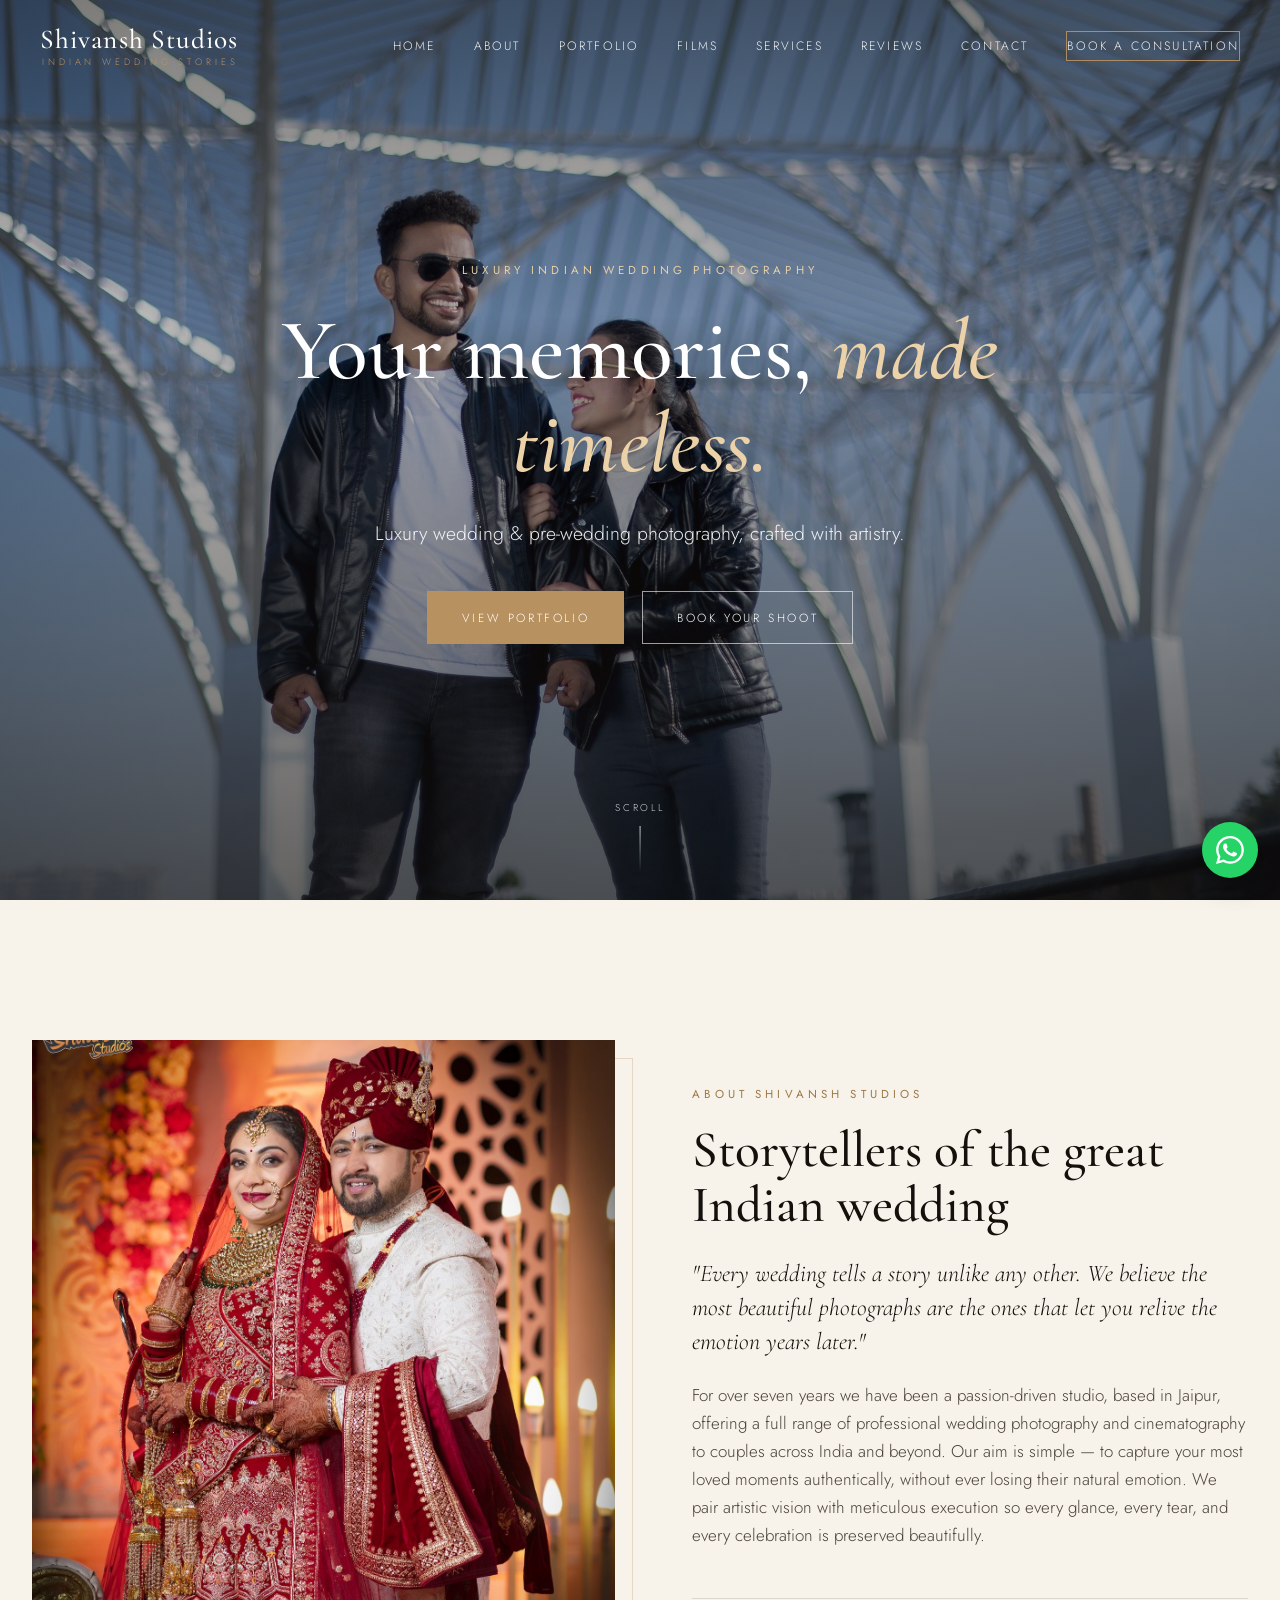
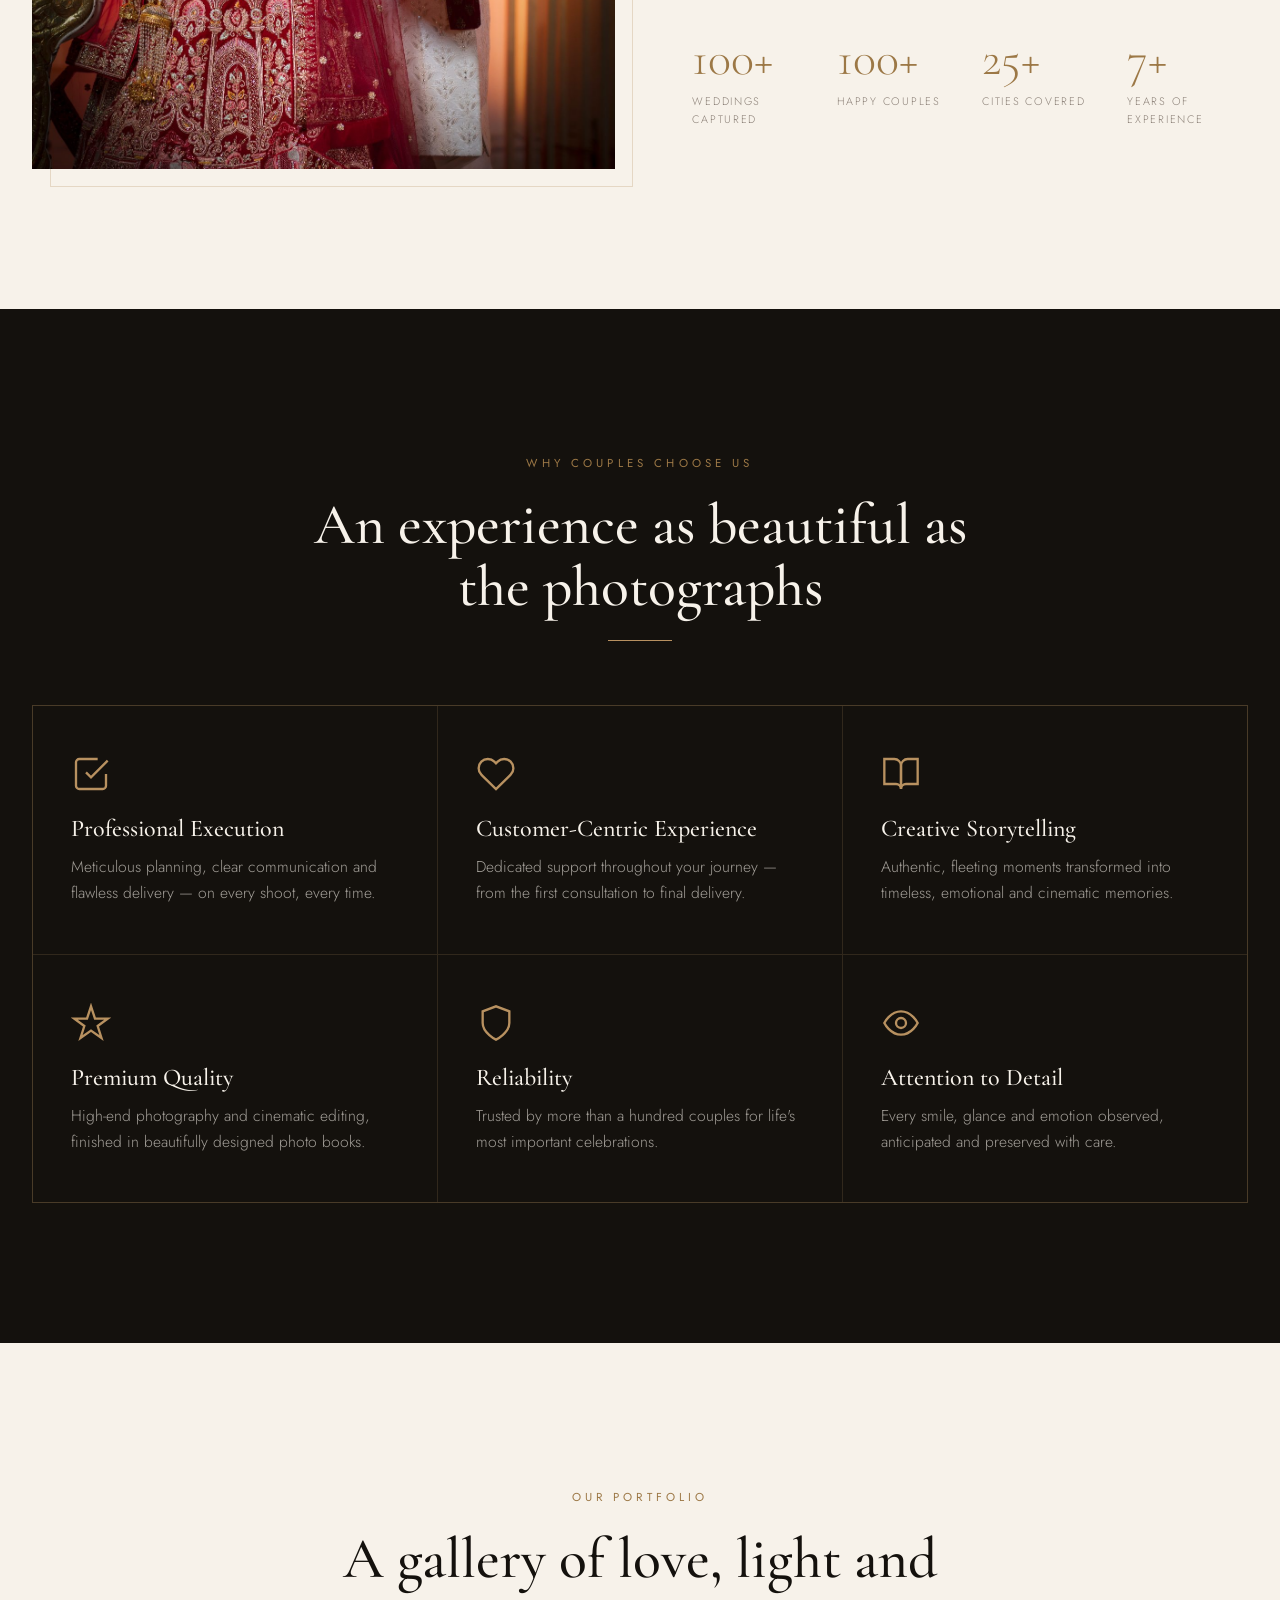
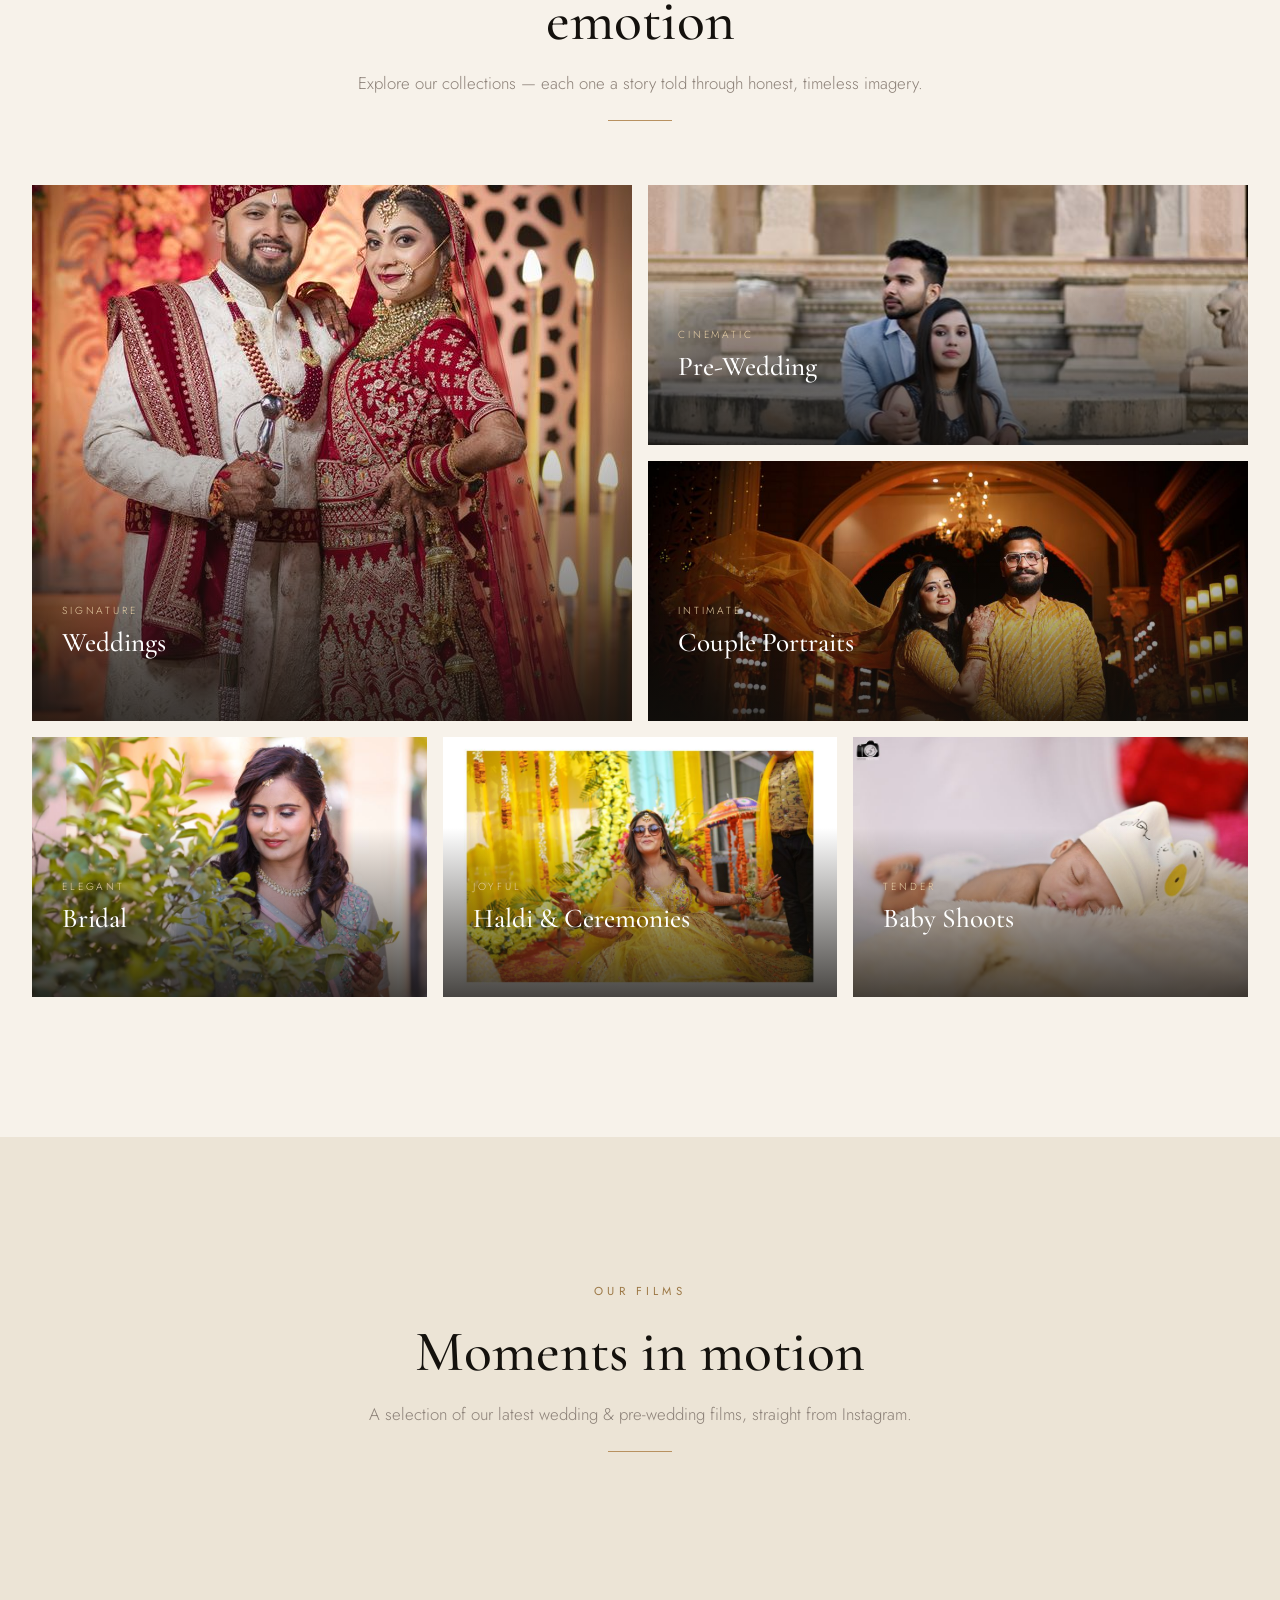
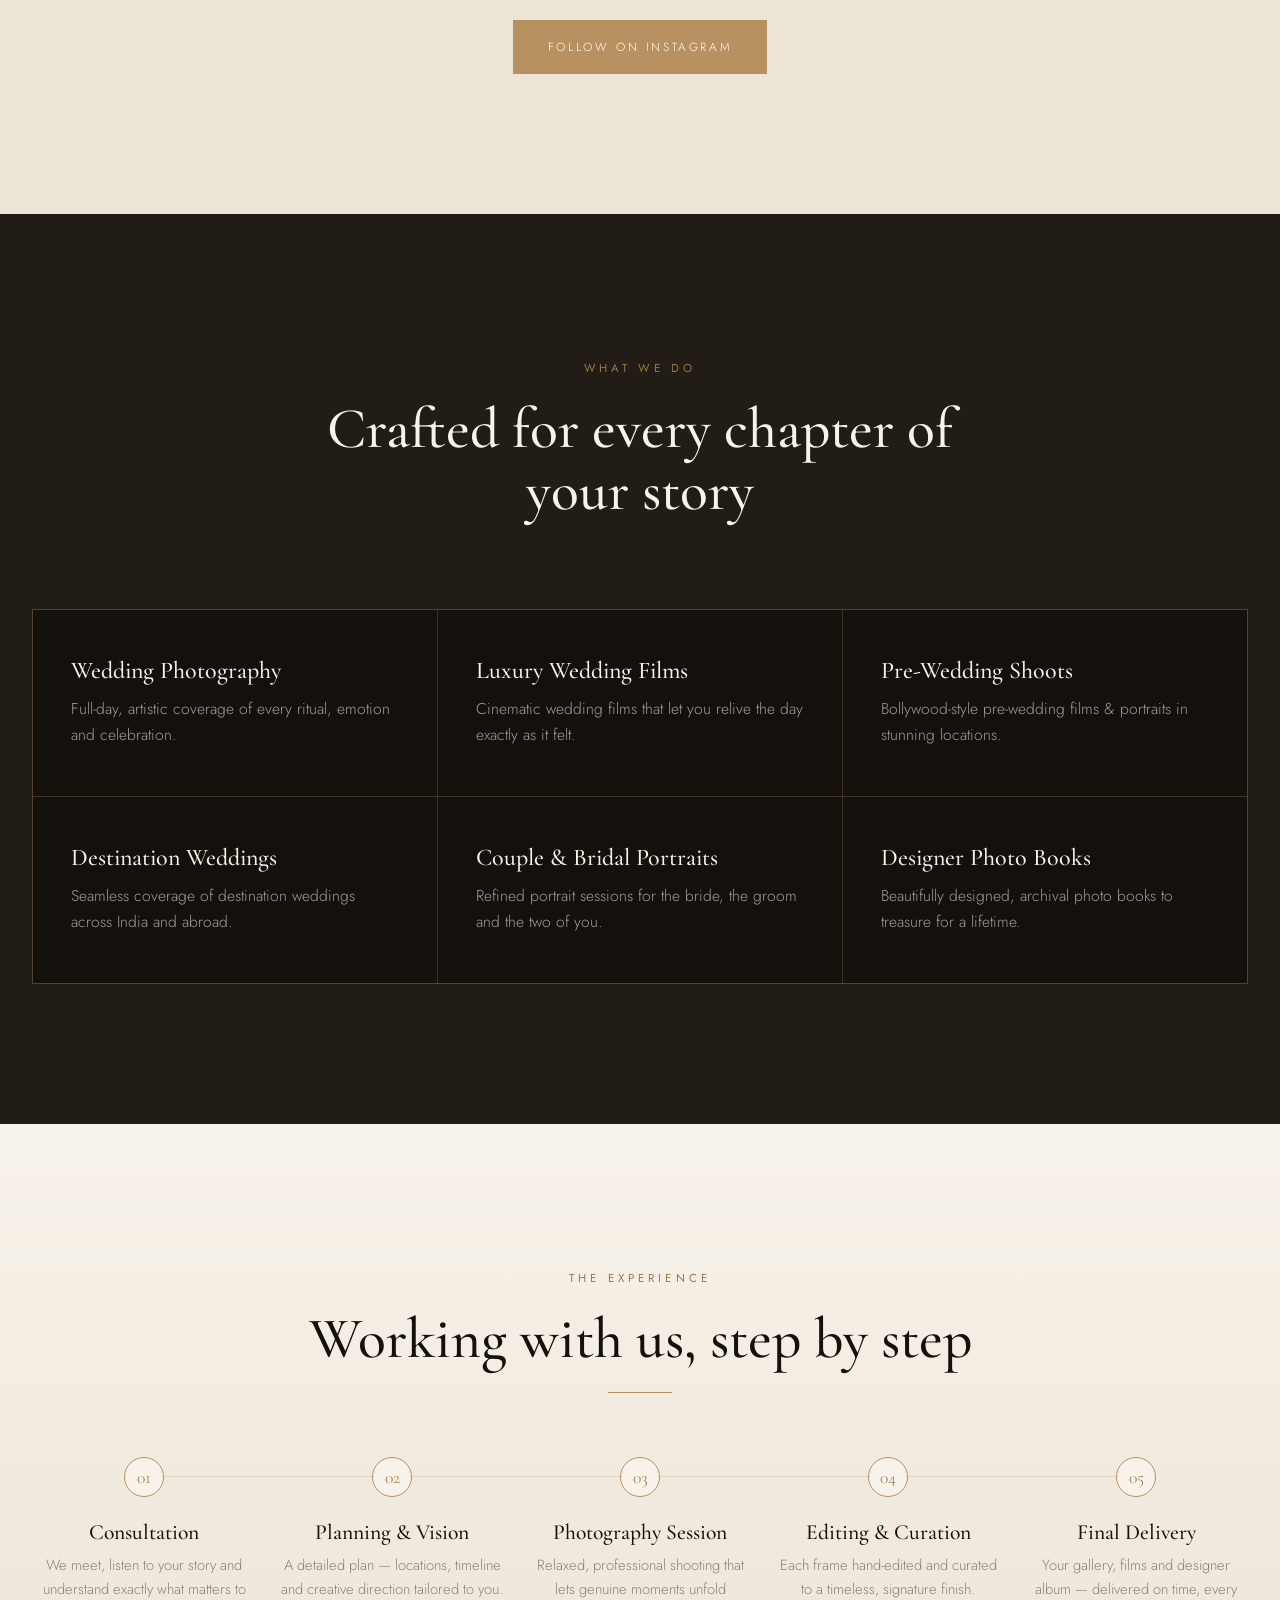
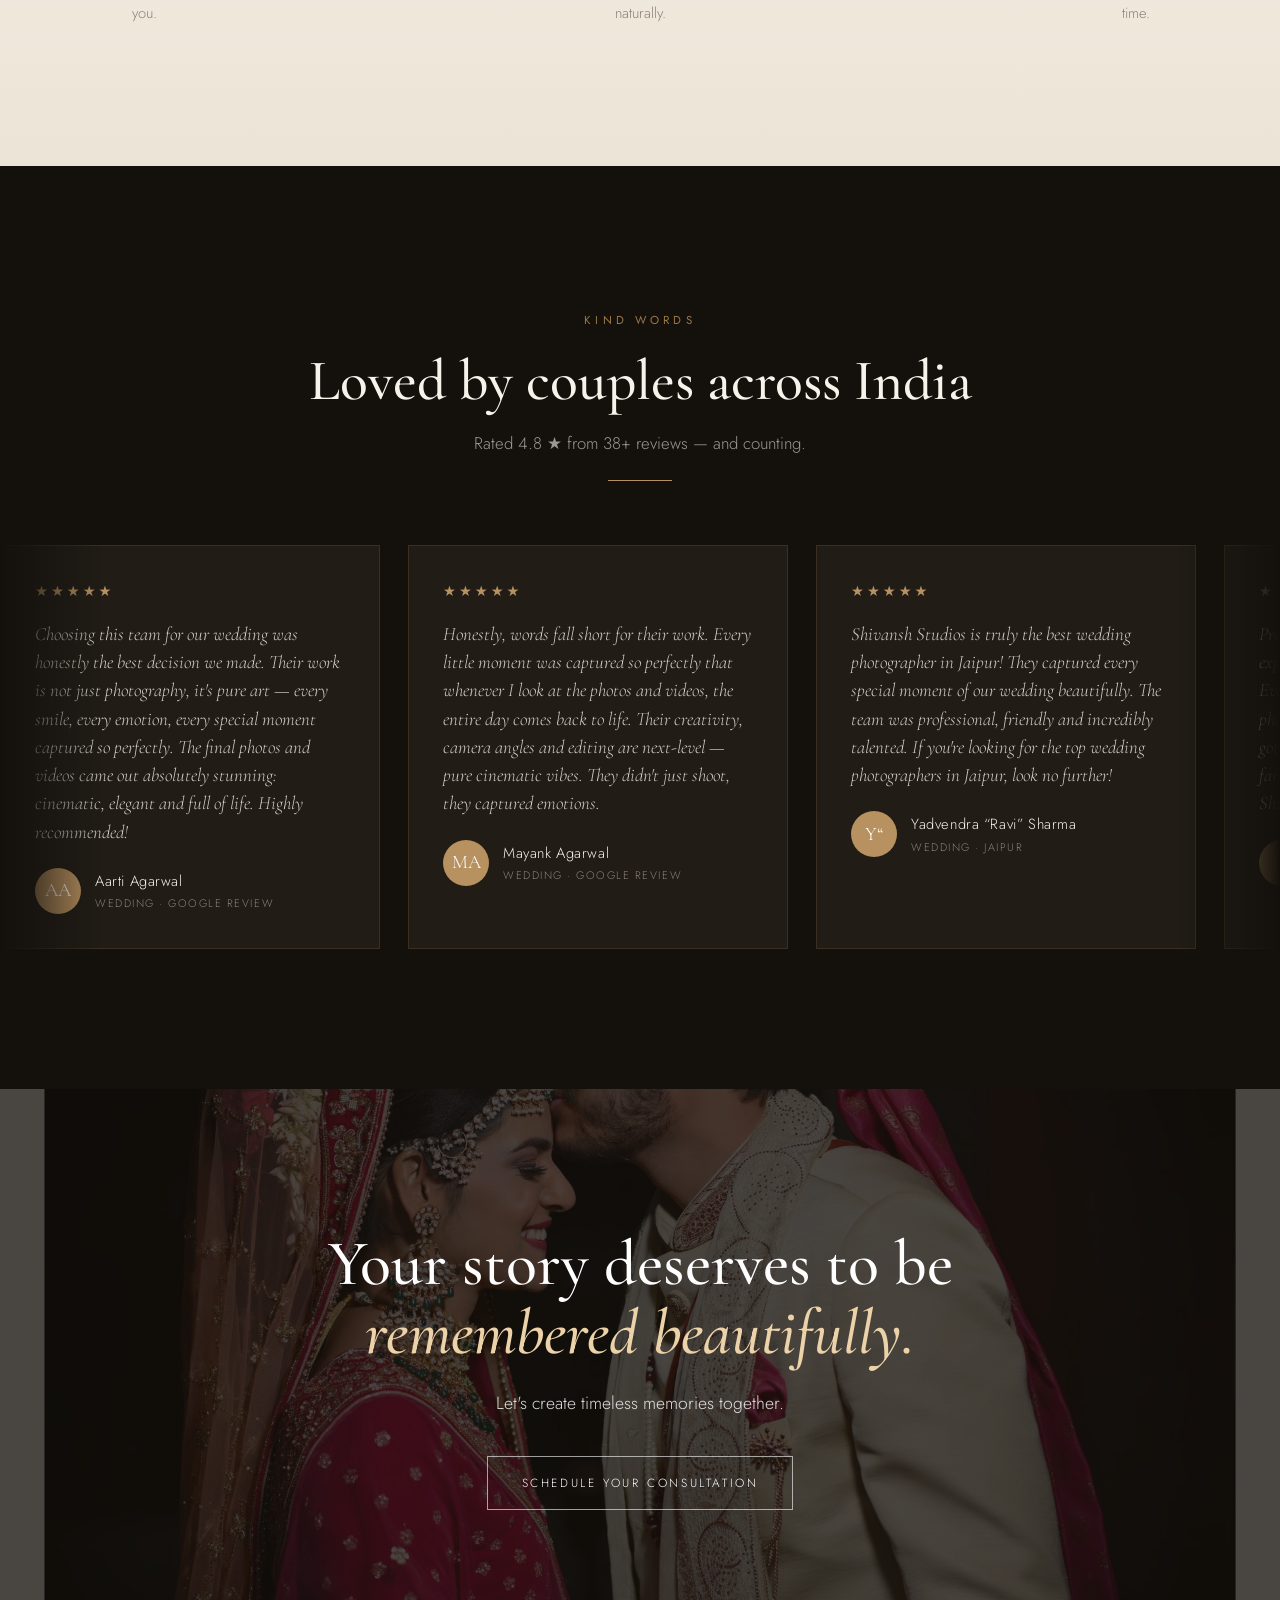
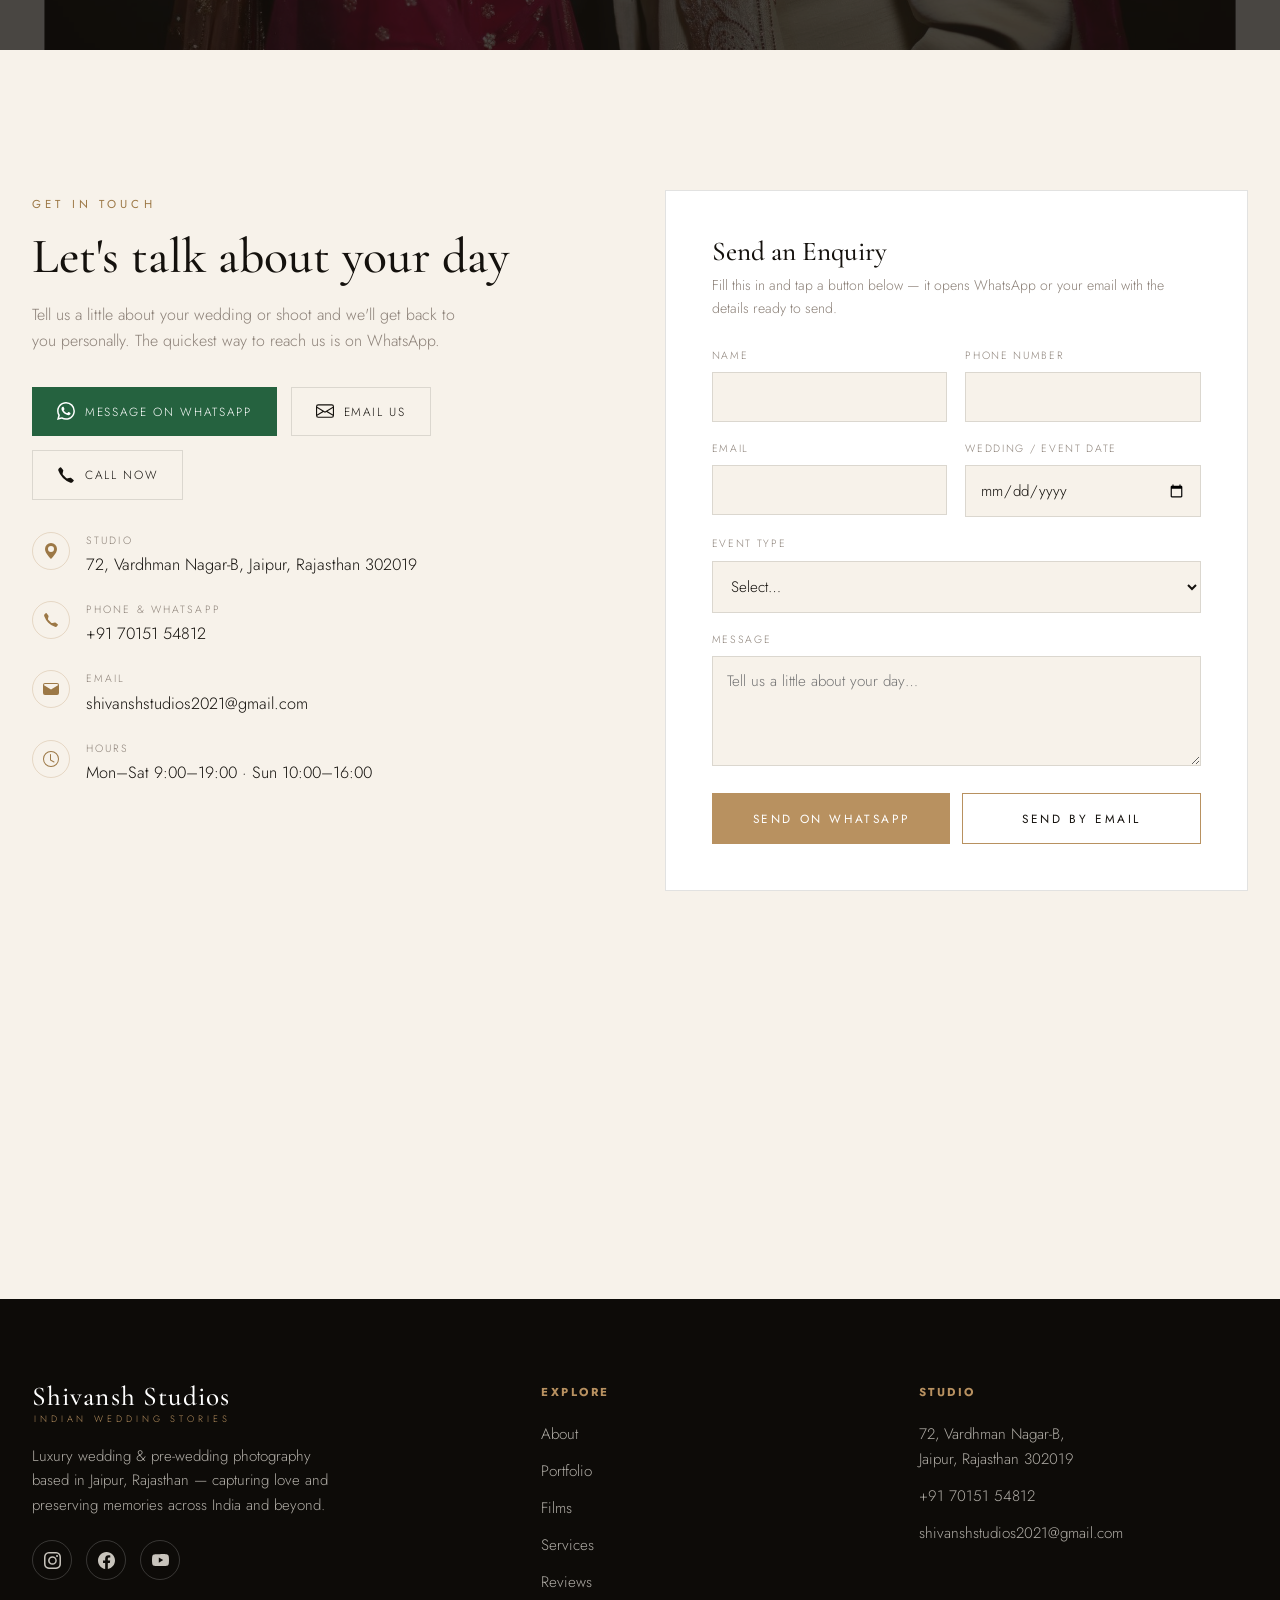
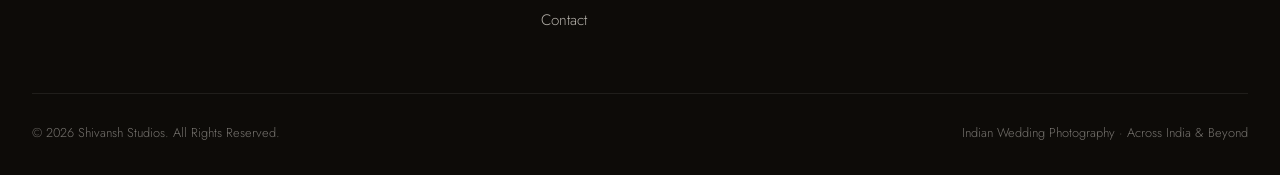
==== commit e529483f: "Update hero headline to 'Your memories, made timeless'" ====
--- a/index.html
+++ b/index.html
@@ -93,7 +93,7 @@
     <div class="hero-slides" aria-hidden="true"></div>
     <div class="hero-inner">
       <span class="eyebrow">Luxury Indian Wedding Photography</span>
-      <h1>Capturing Love. Preserving Memories. <em>Creating Timeless Stories.</em></h1>
+      <h1>Your memories, <em>made timeless.</em></h1>
       <p>Luxury wedding &amp; pre-wedding photography, crafted with artistry.</p>
       <div class="hero-cta">
         <a href="#portfolio" class="btn btn--solid">View Portfolio</a>
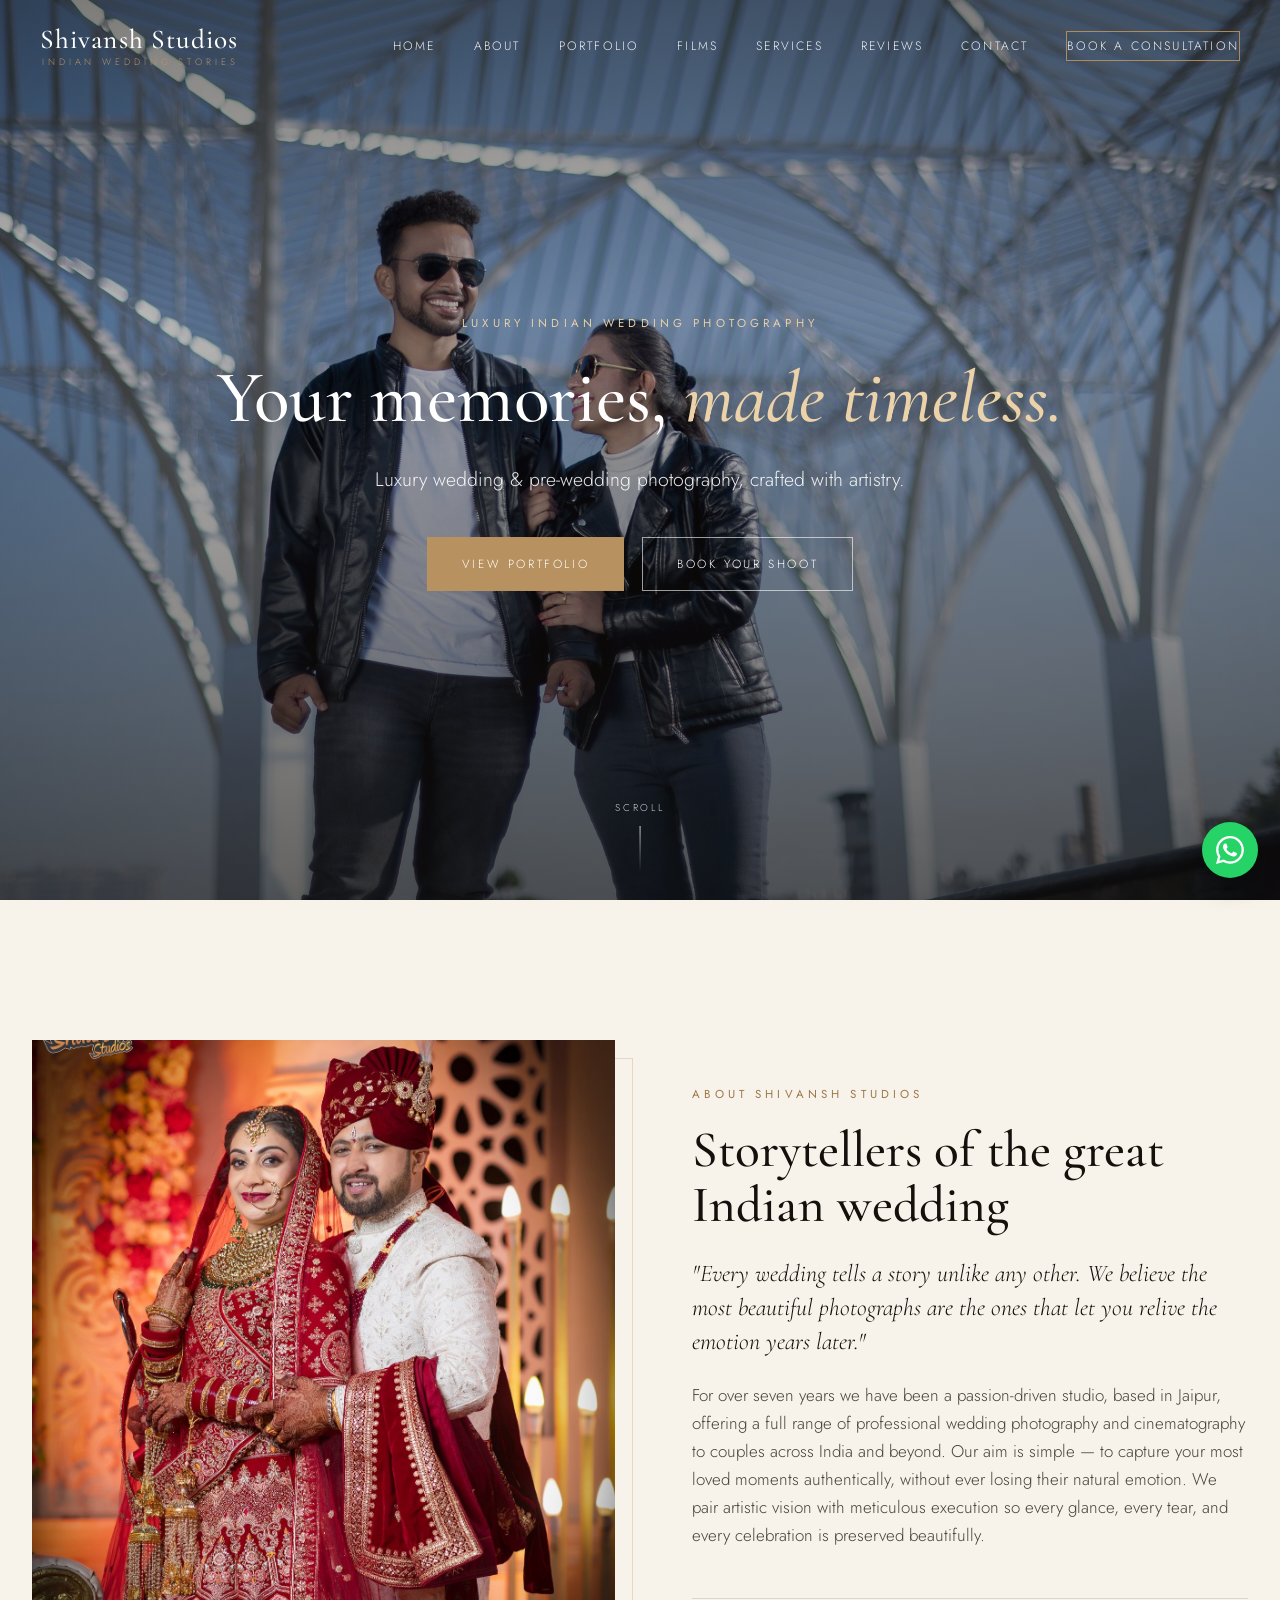
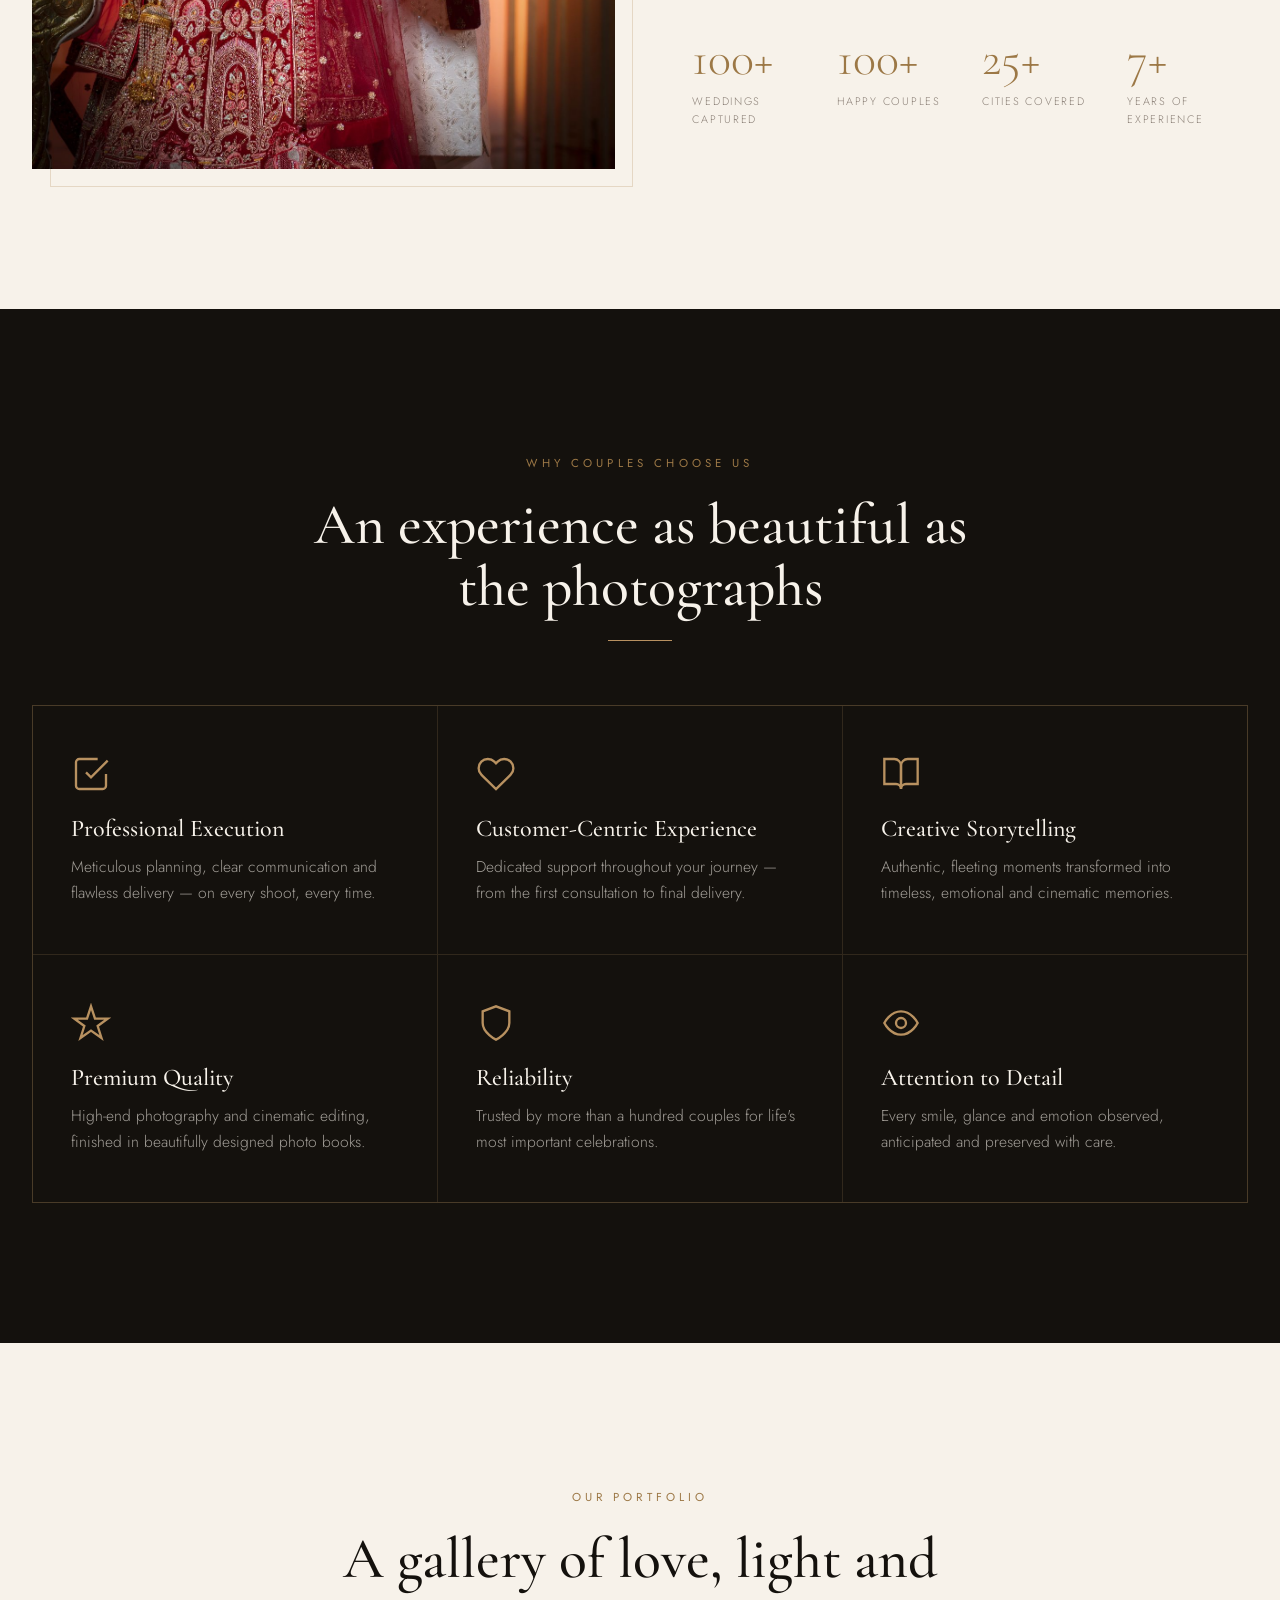
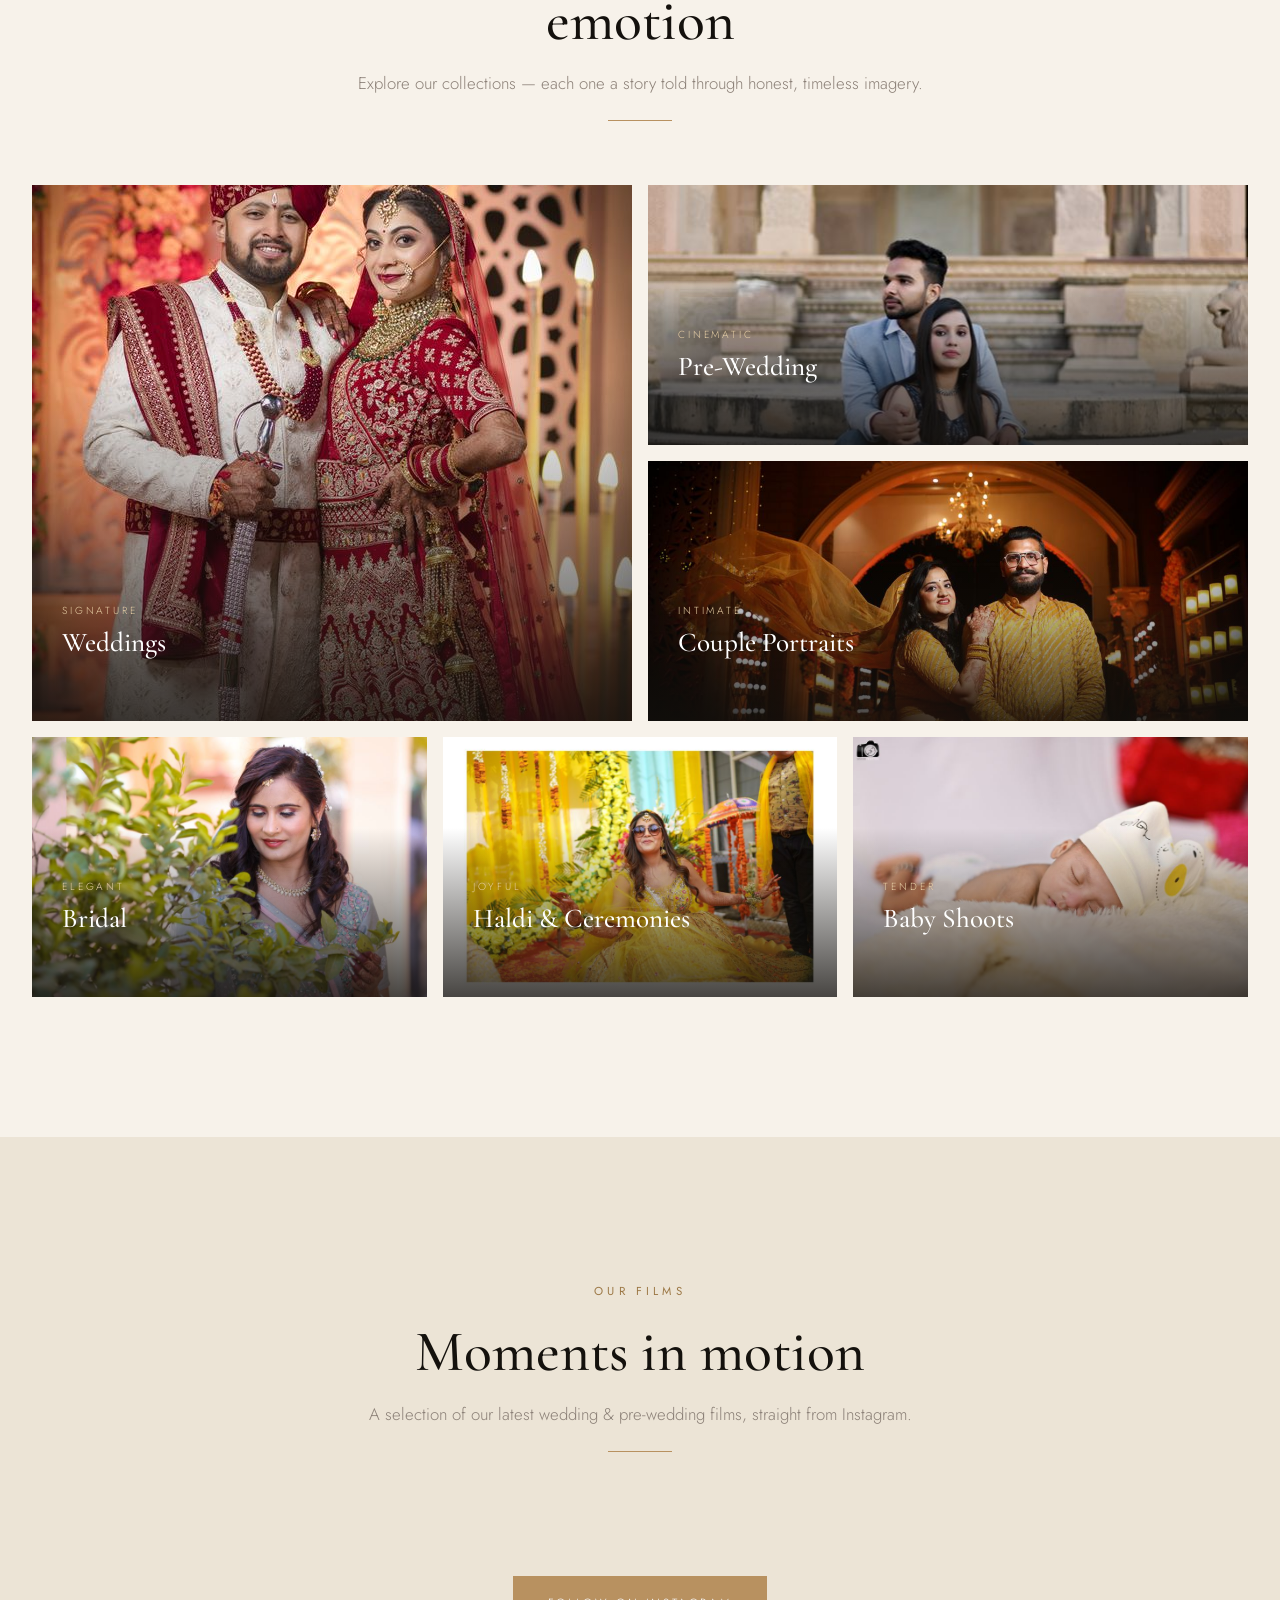
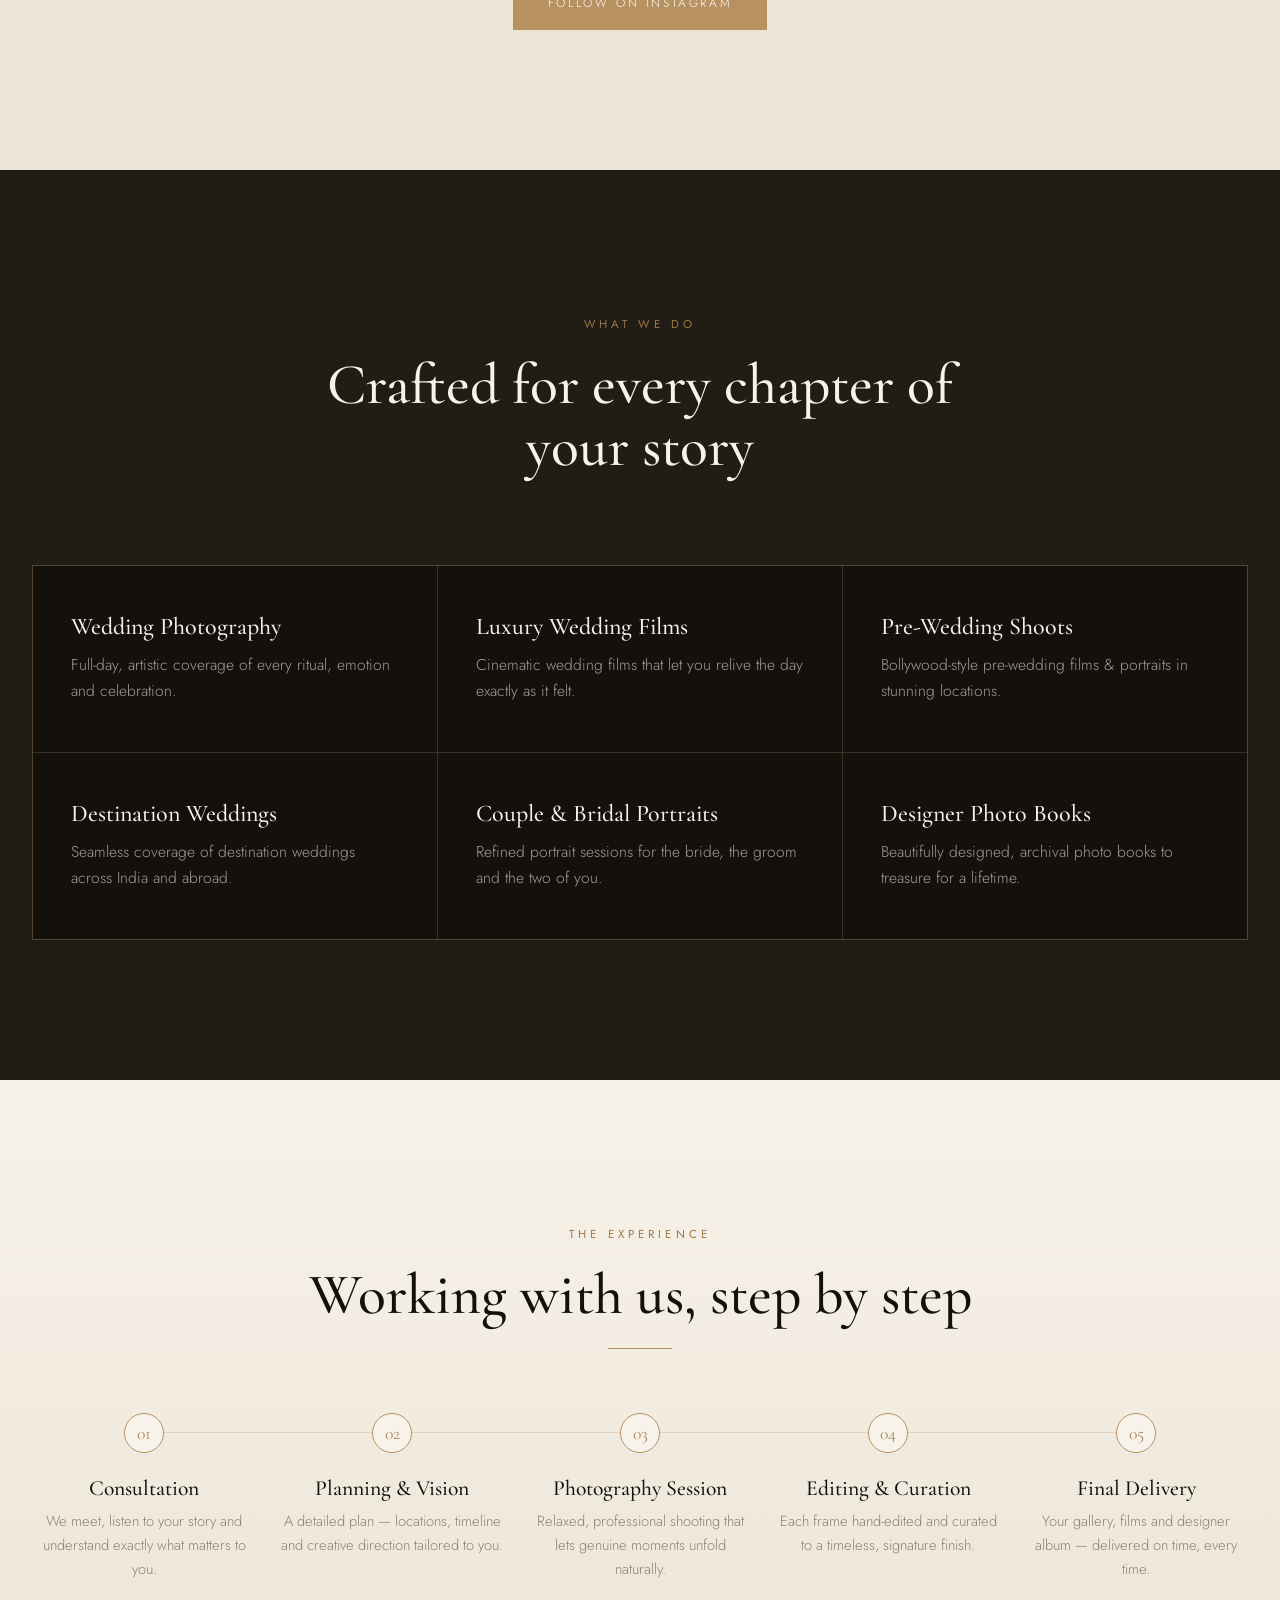
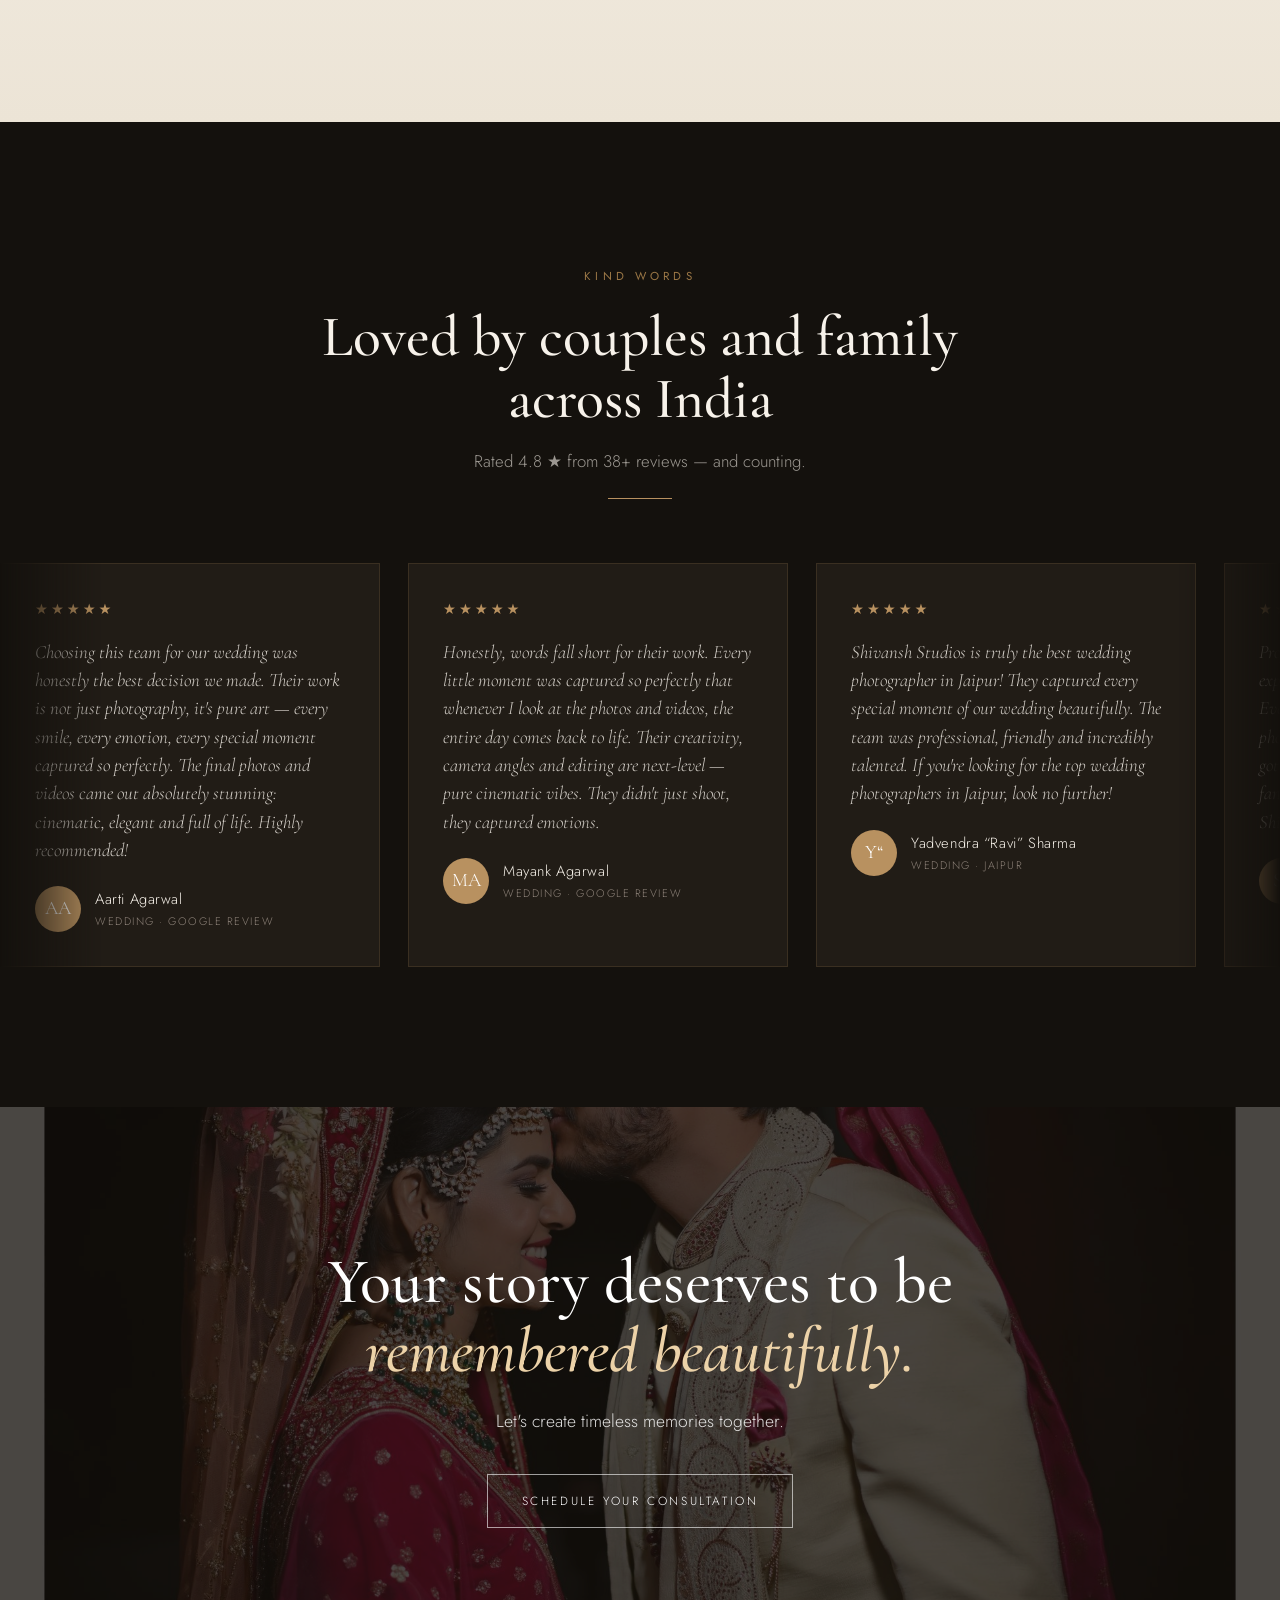
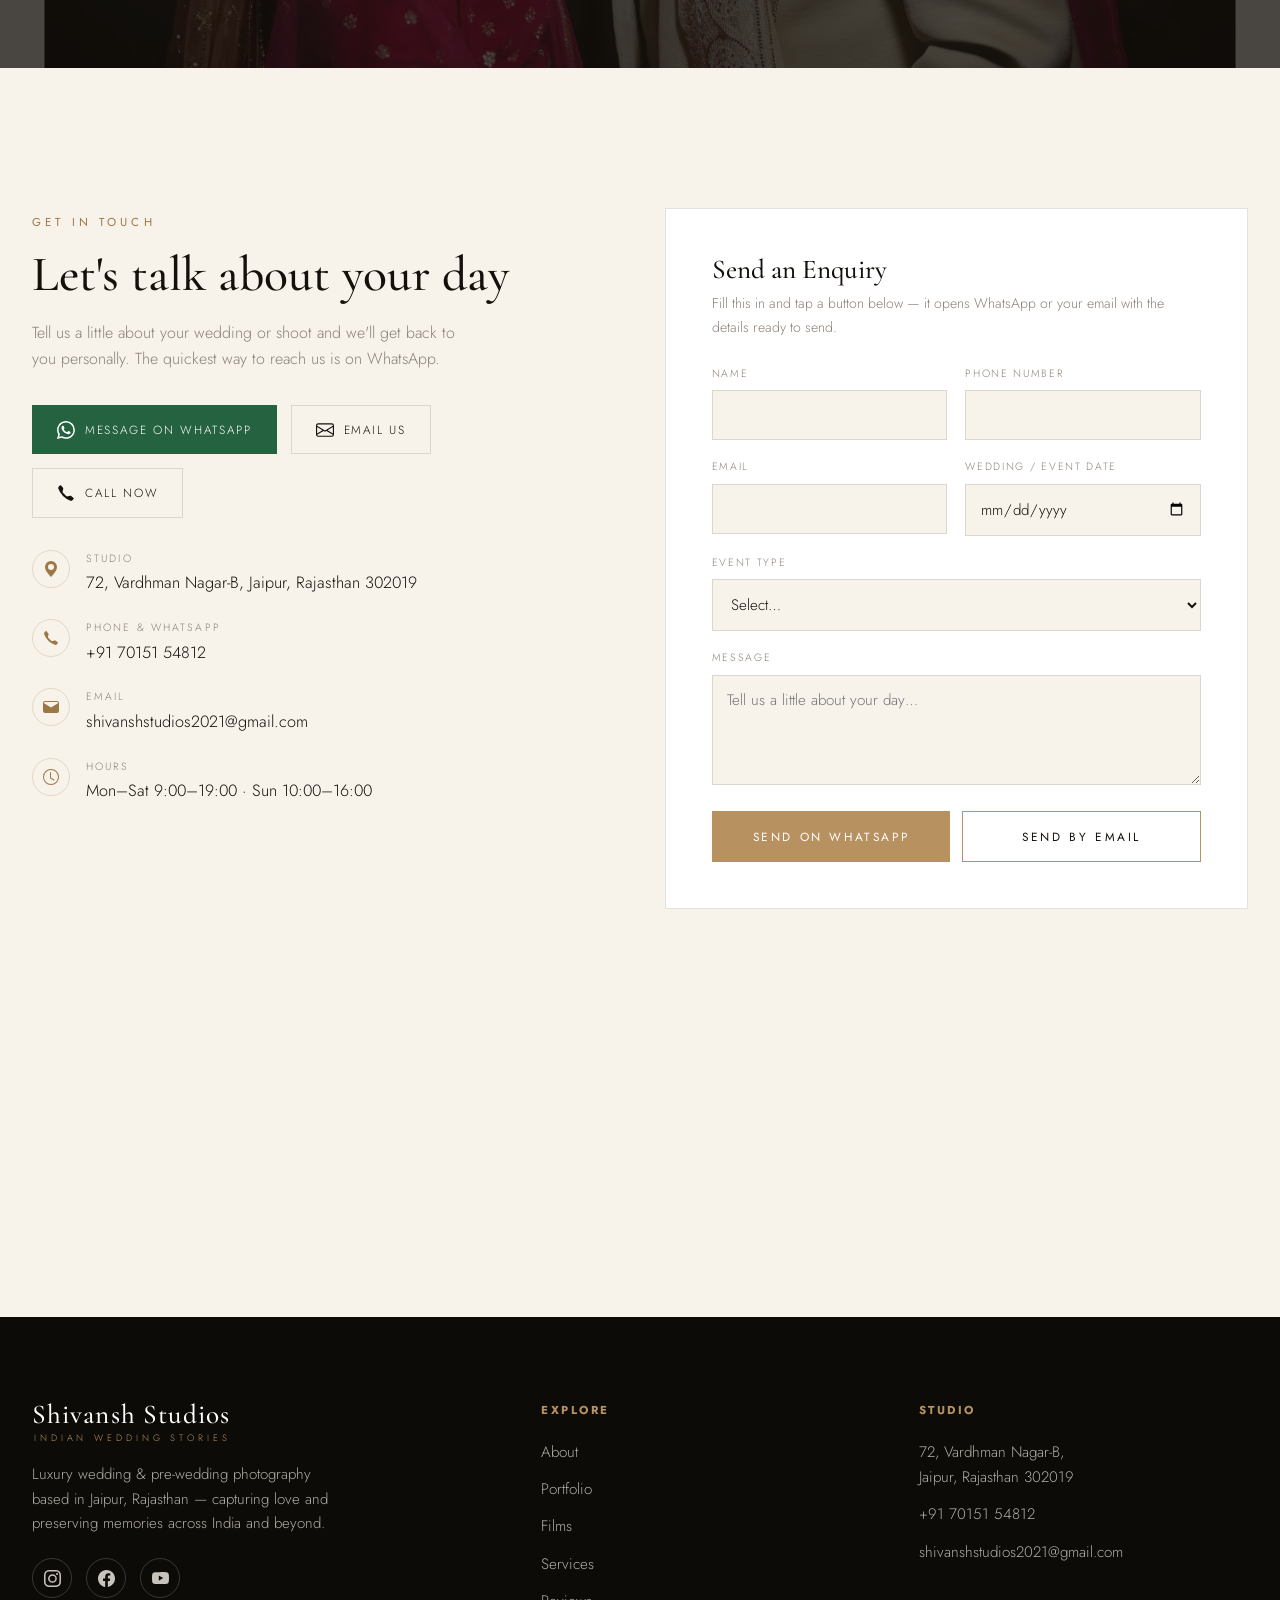
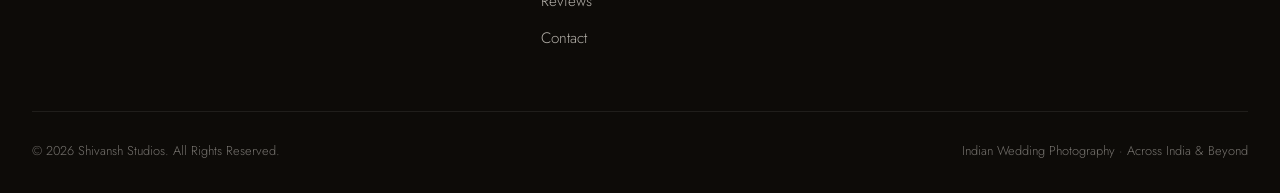
==== commit 0fbd4d47: "Reviews heading: 'Loved by couples and family across India'" ====
--- a/index.html
+++ b/index.html
@@ -274,7 +274,7 @@
     <div class="container">
       <div class="section-head">
         <span class="eyebrow reveal">Kind Words</span>
-        <h2 class="reveal d1">Loved by couples across India</h2>
+        <h2 class="reveal d1">Loved by couples and family across India</h2>
         <p class="reveal d1">Rated 4.8 ★ from 38+ reviews — and counting.</p>
         <div class="rule reveal d1"></div>
       </div>
--- a/css/style.css
+++ b/css/style.css
@@ -141,7 +141,8 @@
 .hero-inner { position: relative; z-index: 2; max-width: 920px; padding: 0 28px; }
 .hero .eyebrow { color: #e7cfa6; }
 .hero h1 {
-  font-size: clamp(2.6rem, 7vw, 5.4rem); margin: 22px 0 0; font-weight: 500;
+  font-size: clamp(2.2rem, 6vw, 4.6rem); margin: 22px 0 0; font-weight: 500;
+  white-space: nowrap;
   text-shadow: 0 2px 30px rgba(0,0,0,.35);
 }
 .hero h1 em { font-style: italic; color: #ecd2a8; }
@@ -379,21 +380,23 @@
   .masonry { column-count: 1; }
   .hero-cta { flex-direction: column; align-items: center; }
   .hero-cta .btn { width: 100%; max-width: 280px; justify-content: center; }
+  .hero h1 { white-space: normal; }
 }
 
 /* ---------- films (Instagram embeds) ---------- */
 .films-grid {
-  display: grid;
-  grid-template-columns: repeat(auto-fill, minmax(290px, 1fr));
-  gap: 26px;
-  align-items: start;
+  column-count: 3;
+  column-gap: 24px;
 }
 .films-grid .instagram-media {
   min-width: 0 !important;
   width: 100% !important;
-  margin: 0 !important;
+  margin: 0 0 24px !important;
+  break-inside: avoid;
+  -webkit-column-break-inside: avoid;
 }
 .films-cta { text-align: center; margin-top: 52px; }
+@media (max-width: 980px) { .films-grid { column-count: 2; } }
 @media (max-width: 620px) {
-  .films-grid { grid-template-columns: 1fr; max-width: 420px; margin: 0 auto; }
-}
+  .films-grid { column-count: 1; max-width: 420px; margin: 0 auto; }
+}
